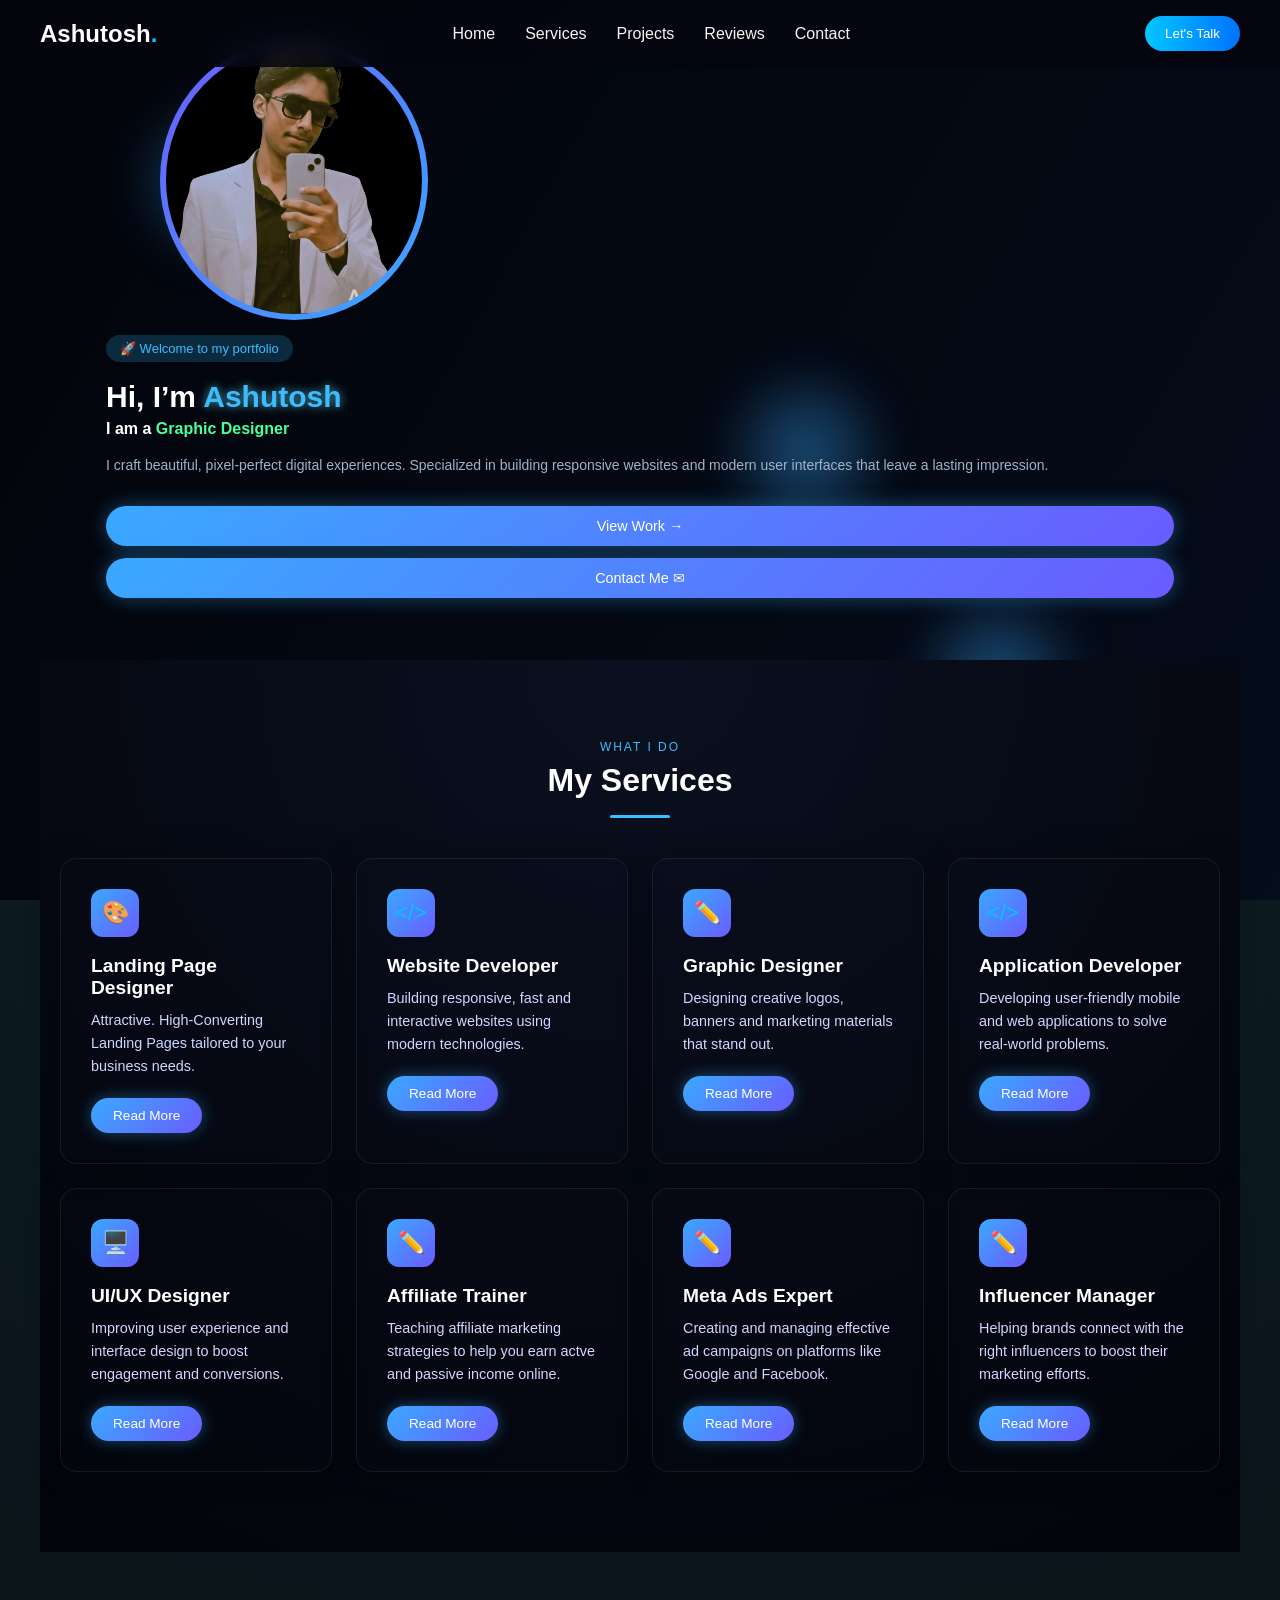
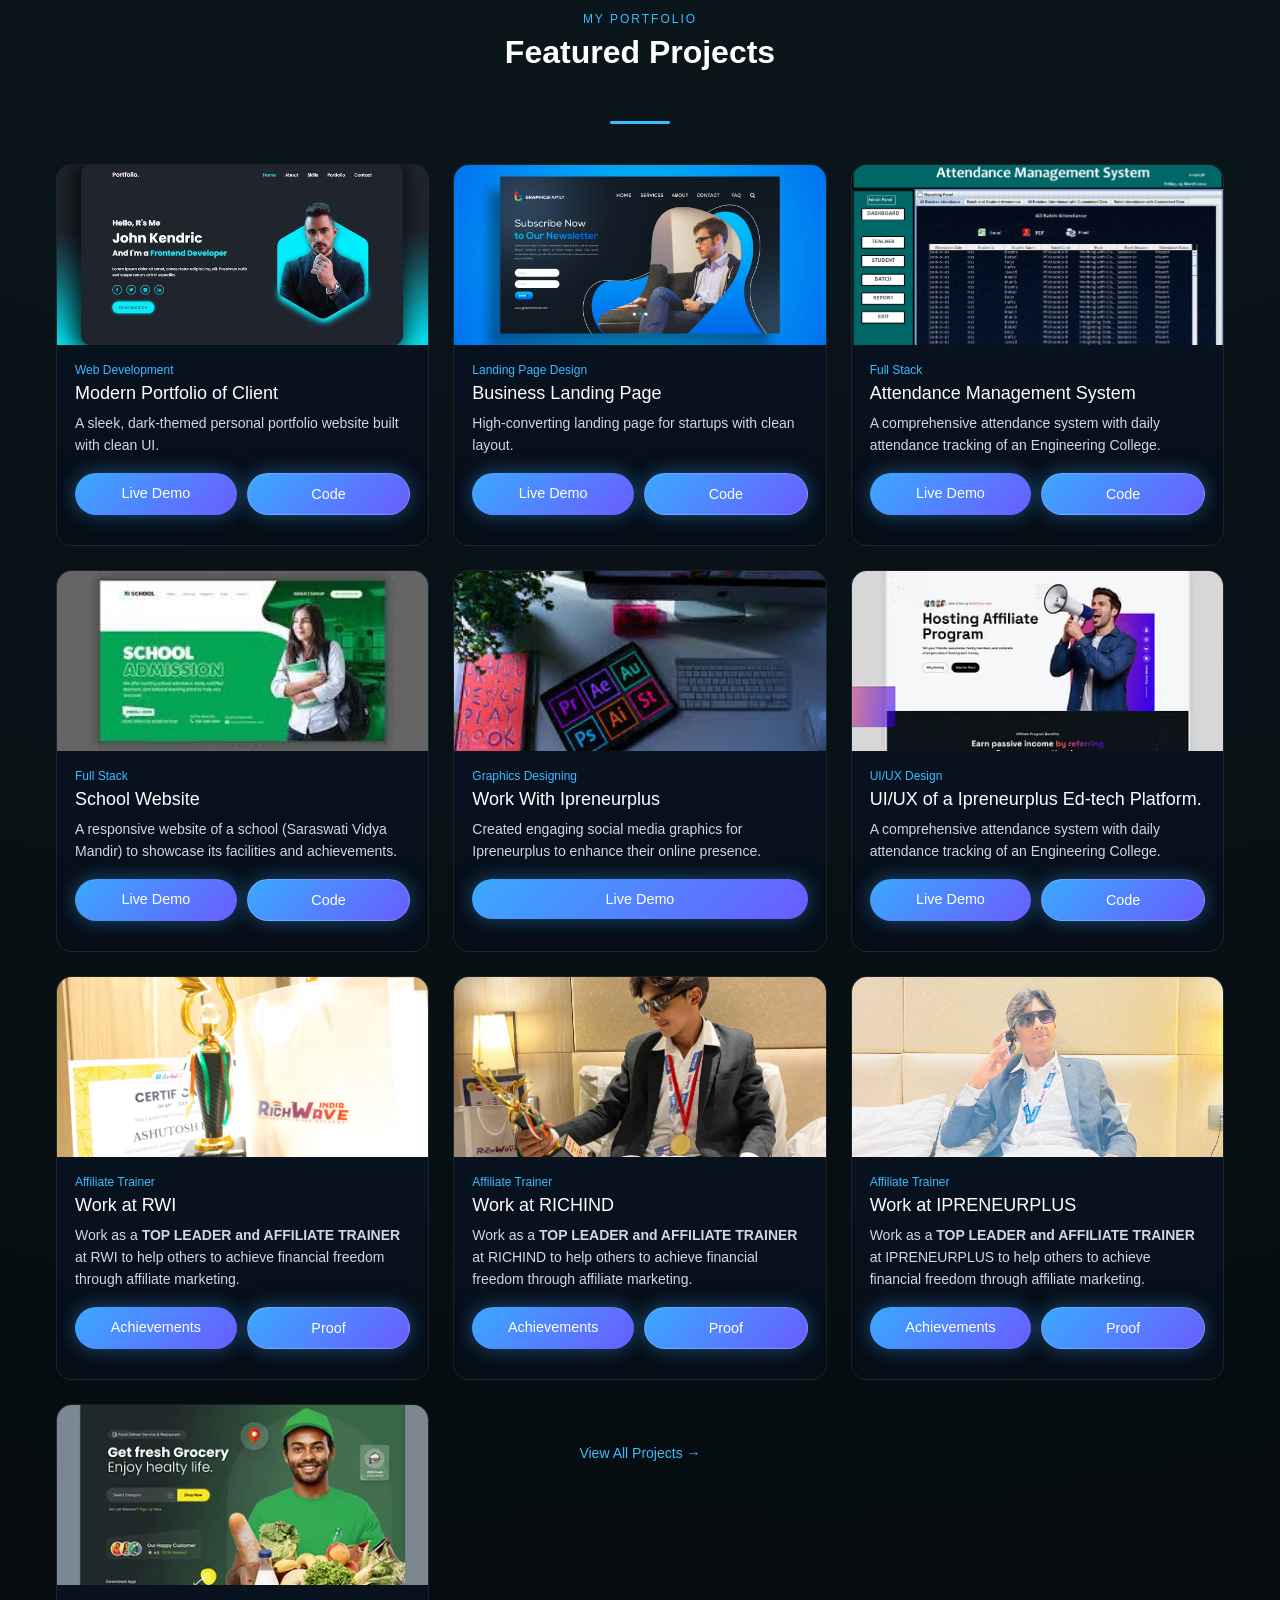
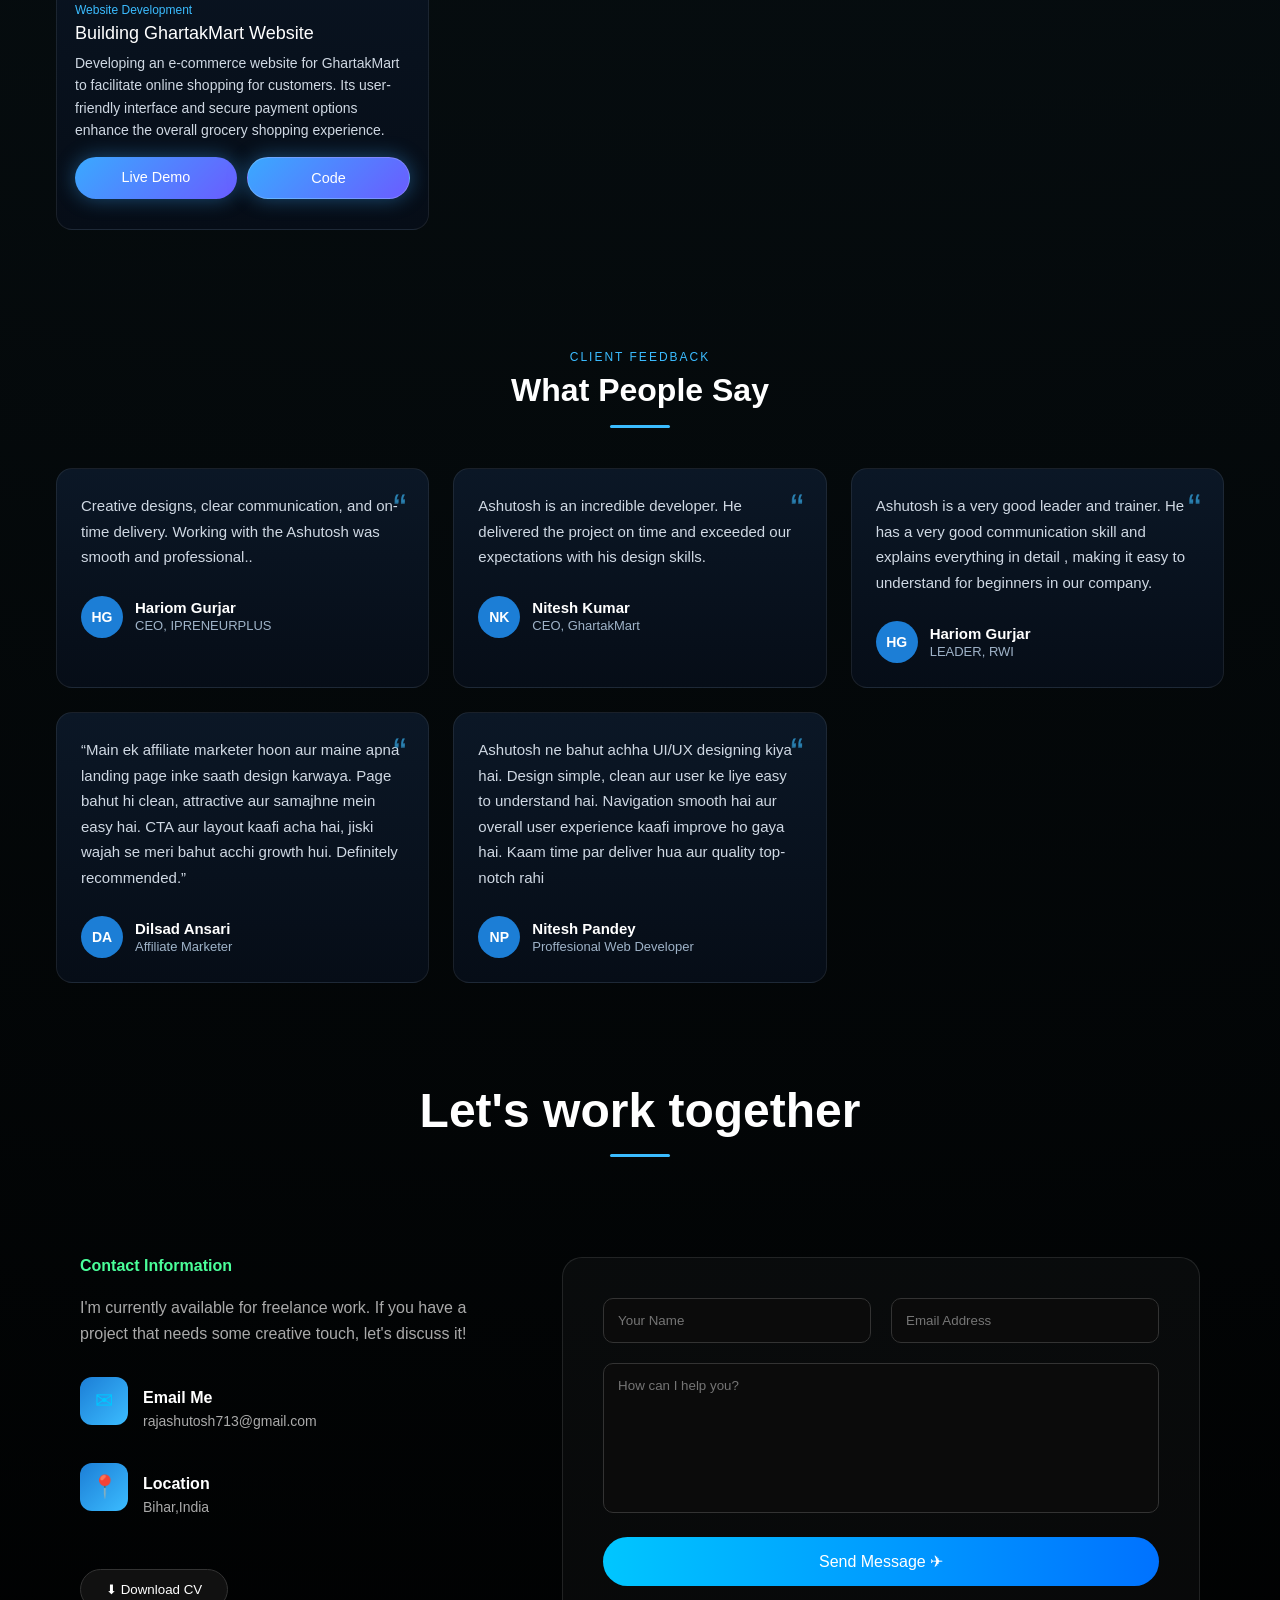
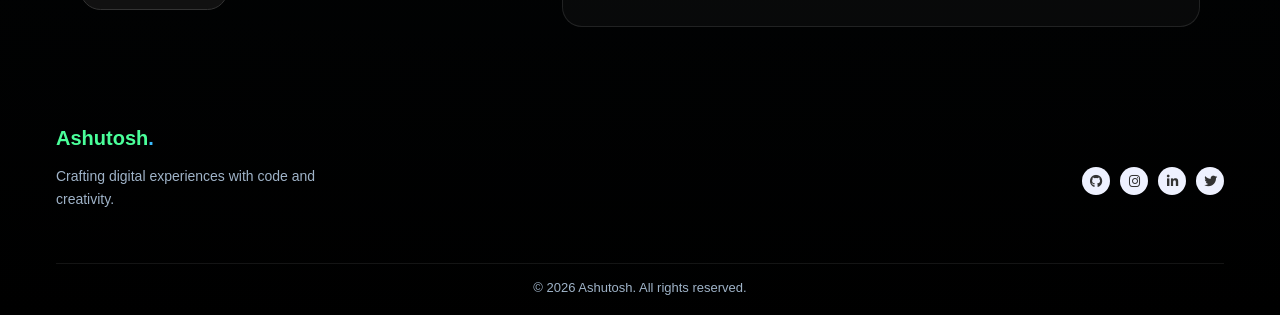
==== index.html @ d945723b "Add files via upload" ====
<!DOCTYPE html>
<html lang="en">
<head>
  <meta charset="UTF-8">
  <title>Ashutosh || Portfolio</title>
  <meta name="viewport" content="width=device-width, initial-scale=1.0">
  <link rel="stylesheet" href="styless.css">
  <link
    rel="stylesheet"
    href="https://cdnjs.cloudflare.com/ajax/libs/font-awesome/6.5.1/css/all.min.css"
    integrity="sha512-DTOQO9RWCH3ppGqcWaEA1BIZOC6xxalwEsw9c2QQeAIftl+Vegovlnee1c9QX4TctnWMn13TZye+giMm8e2LwA=="
    crossorigin="anonymous"
    referrerpolicy="no-referrer"
  />
</head>
<body>

  <!-- Navbar -->
  <nav class="navbar">
  <div class="logo">Ashutosh<span>.</span></div>

  <!-- Hamburger Checkbox -->
  <input type="checkbox" id="menu-toggle">
  <label for="menu-toggle" class="hamburger">
    <span></span>
    <span></span>
    <span></span>
  </label>

  <ul class="nav-links">
    <a href="#home"><li>Home</li></a>
    <a href="#services"><li>Services</li></a>
    <a href="#projects"><li>Projects</li></a>
    <a href="#testimonials"><li>Reviews</li></a>
    <a href="#contact"><li>Contact</li></a>
  </ul>

  <a href="https://alvo.chat/74Aw" target="_blank"><button class="talk-btn">Let's Talk</button></a>
</nav>

<!-- Home Section -->

<div class="bg-animation">
  <span></span>
  <span></span>
  <span></span>
</div>


<section class="hero" id="home">


  

    <!-- Avatar -->
    <div class="avatar-wrapper">
      <div class="avatar-ring">
        <img src="IMG_20251217_074245_719-artguru-removebg-preview (3).png" alt="Ashutosh Raj">
      </div>
    </div>

    


  <div class="welcome">🚀 Welcome to my portfolio</div>

  <h1>Hi, I’m <span>Ashutosh</span></h1>
<h2 class="dynamic-title">
  <span class="static-text">I am a </span>
  <span class="dynamic-text"></span>
</h2>


  <p>
    I craft beautiful, pixel-perfect digital experiences.
    Specialized in building responsive websites and modern
    user interfaces that leave a lasting impression.
  </p>

  <a href="#projects" class="btn btn-primary" class="cta-btn">View Work →</a>
  <a href="https://alvo.chat/74Aw" class="btn btn-primary" class="cta-btn" id="whatsappbtn" target="_blank">Contact Me ✉</a>

  <div class="social-icons">
  <a href="#"><i class="fab fa-github"></i></a>
  <a href="#"><i class="fab fa-instagram"></i></a>
  <a href="#"><i class="fab fa-linkedin-in"></i></a>
  <a href="#"><i class="fab fa-twitter"></i></a>
</div>


</section>

<!-- Services Section -->

<div class="bg-animation">
  <span></span>
  <span></span>
  <span></span>
</div>


<section class="services" id="services">
  <div class="tag">WHAT I DO</div>
  <div class="title">My Services</div>
  <div class="line"></div>

  <div class="service-grid">

    <div class="service-card">
      <div class="icon">🎨</div>
      <h3>Landing Page Designer</h3>
      <p>
        Attractive. High-Converting Landing Pages
        tailored to your business needs.
      </p>
      <a href="readmore.html" class="read-btn">Read More</a>
    </div>

    <div class="service-card">
      <div class="icon">&lt;/&gt;</div>
      <h3>Website Developer</h3>
      <p>
        Building responsive, fast and interactive websites using modern
        technologies.
      </p>
      <a href="readmore.html" class="read-btn">Read More</a>
    </div>

    <div class="service-card">
      <div class="icon">✏️</div>
      <h3>Graphic Designer</h3>
      <p>
        Designing creative logos, banners and marketing materials that stand
        out.
      </p>
      <a href="readmore.html" class="read-btn">Read More</a>
    </div>

     

    <div class="service-card">
      <div class="icon">&lt;/&gt;</div>
      <h3>Application Developer</h3>
      <p>
        Developing user-friendly mobile and web applications to solve real-world
        problems.
      </p>
      <a href="readmore.html" class="read-btn">Read More</a>
    </div>

    <div class="service-card">
      <div class="icon">🖥️</div>
      <h3>UI/UX Designer</h3>
      <p>
        Improving user experience and interface design to boost engagement and
        conversions.
      </p>
      <a href="readmore.html" class="read-btn">Read More</a>
    </div>

    <div class="service-card">
      <div class="icon">✏️</div>
      <h3>Affiliate Trainer</h3>
      <p>
        Teaching affiliate marketing strategies to help you earn actve and passive
        income online.
      </p>
      <a href="readmore.html" class="read-btn">Read More</a>
    </div>

    <div class="service-card">
      <div class="icon">✏️</div>
      <h3>Meta Ads Expert</h3>
      <p>
        Creating and managing effective ad campaigns on platforms like Google
        and Facebook.
      </p>
      <a href="readmore.html" class="read-btn">Read More</a>
    </div>

    <div class="service-card">
      <div class="icon">✏️</div>
      <h3>Influencer Manager</h3>
      <p>
        Helping brands connect with the right influencers to boost their
        marketing efforts.
      </p>
      <a href="readmore.html" class="read-btn">Read More</a>
    </div>

  </div>
</section>

<!-- Projects Section -->

<section class="projects" id="projects">
  <div class="section-tag">MY PORTFOLIO</div>
  <div class="section-title">Featured Projects</div>
  <div class="underline"></div>

  <div class="project-grid">

    <div class="project-card">
 

<!-- CONTENT -->

  <div class="project-image img1"></div>
      <div class="project-content">
        <div class="project-tag">Web Development</div>
        <div class="project-title">Modern Portfolio of Client</div>
        <div class="project-desc">
          A sleek, dark-themed personal portfolio website built with clean UI.
        </div>
        <div class="project-buttons">
          <a href="projectstemp.html" class="btn btn-demo" target="_blank">Live Demo</a>
          <a href="codetemp.html" target="_blank" class="btn btn-code">Code</a>
        </div>
      </div>
    </div>

    <div class="project-card">
      <div class="project-image img2"></div>
      <div class="project-content">
        <div class="project-tag">Landing Page Design</div>
        <div class="project-title">Business Landing Page</div>
        <div class="project-desc">
          High-converting landing page for startups with clean layout.
        </div>
        <div class="project-buttons">
          <a href="projectstemp.html" class="btn btn-demo" target="_blank">Live Demo</a>
          <a href="codetemp.html" target="_blank" class="btn btn-code">Code</a>
        </div>
      </div>
    </div>

    <div class="project-card">
      <div class="project-image img3"></div>
      <div class="project-content">
        <div class="project-tag">Full Stack</div>
        <div class="project-title">Attendance Management System  </div>
        <div class="project-desc">
          A comprehensive attendance system with daily attendance tracking of an Engineering College.
        </div>
        <div class="project-buttons">
          <a href="projectstemp.html" class="btn btn-demo" target="_blank">Live Demo</a>
          <a href="codetemp.html" target="_blank" class="btn btn-code">Code</a>
        </div>
      </div>
    </div>

    <div class="project-card">
      <div class="project-image img4"></div>
      <div class="project-content">
        <div class="project-tag">Full Stack</div>
        <div class="project-title">School Website </div>
        <div class="project-desc">
          A responsive website of a school (Saraswati Vidya Mandir) to showcase its facilities and achievements.
        </div>
        <div class="project-buttons">
          <a href="projectstemp.html" class="btn btn-demo" target="_blank">Live Demo</a>
          <a href="codetemp.html" target="_blank" class="btn btn-code">Code</a>
        </div>
      </div>
    </div>

    <div class="project-card">
      <div class="project-image img5"></div>
      <div class="project-content">
        <div class="project-tag">Graphics Designing</div>
        <div class="project-title">Work With Ipreneurplus</div>
        <div class="project-desc">
          Created engaging social media graphics for Ipreneurplus to enhance their online presence.
        </div>
        <div class="project-buttons">
          <a href="projectstemp.html" class="btn btn-demo" target="_blank">Live Demo</a>
          <!-- <a href="codetemp.html" target="_blank" class="btn btn-code">Code</a> -->
        </div>
      </div>
    </div>

    <div class="project-card">
      <div class="project-image img6"></div>
      <div class="project-content">
        <div class="project-tag">UI/UX Design</div>
        <div class="project-title">UI/UX of a Ipreneurplus Ed-tech Platform.</div>
        <div class="project-desc">
          A comprehensive attendance system with daily attendance tracking of an Engineering College.
        </div>
        <div class="project-buttons">
          <a href="projectstemp.html" class="btn btn-demo" target="_blank">Live Demo</a>
          <a href="codetemp.html" target="_blank" class="btn btn-code">Code</a>
        </div>
      </div>
    </div>

    <div class="project-card">
      <div class="project-image img7"></div>
      <div class="project-content">
        <div class="project-tag">Affiliate Trainer</div>
        <div class="project-title">Work at RWI</div>
        <div class="project-desc">
          Work as a <strong>TOP LEADER and AFFILIATE TRAINER</strong> at RWI to help others to achieve financial freedom through affiliate marketing.
        </div>
        <div class="project-buttons">
          <a href="achievements.html" class="btn btn-demo" target="_blank">Achievements</a>
          <a href="proof.html" target="_blank" class="btn btn-code">Proof</a>
        </div>
      </div>
    </div>

    <div class="project-card">
      <div class="project-image img8"></div>
      <div class="project-content">
        <div class="project-tag">Affiliate Trainer</div>
        <div class="project-title">Work at RICHIND</div>
        <div class="project-desc">
          Work as a <strong>TOP LEADER and AFFILIATE TRAINER</strong> at RICHIND to help others to achieve financial freedom through affiliate marketing.
        </div>
        <div class="project-buttons">
          <a href="achievements.html" class="btn btn-demo" target="_blank">Achievements</a>
          <a href="proof.html" target="_blank" class="btn btn-code">Proof</a>
        </div>
      </div>
    </div>

    <div class="project-card">
      <div class="project-image img9"></div>
      <div class="project-content">
        <div class="project-tag">Affiliate Trainer</div>
        <div class="project-title">Work at IPRENEURPLUS</div>
        <div class="project-desc">
          Work as a <strong>TOP LEADER and AFFILIATE TRAINER</strong> at IPRENEURPLUS to help others to achieve financial freedom through affiliate marketing.
        </div>
        <div class="project-buttons">
          <a href="achievements.html" class="btn btn-demo" target="_blank">Achievements</a>
          <a href="proof.html" target="_blank" class="btn btn-code">Proof</a>
        </div>
      </div>
    </div>

    <div class="project-card">
      <div class="project-image img10"></div>
      <div class="project-content">
        <div class="project-tag">Website Development</div>
        <div class="project-title">Building GhartakMart Website</div>
        <div class="project-desc">
          Developing an e-commerce website for GhartakMart to facilitate online shopping for customers.
          Its user-friendly interface and secure payment options enhance the overall grocery shopping experience.
        </div>
        <div class="project-buttons">
          <a href="projectstemp.html" class="btn btn-demo" target="_blank">Live Demo</a>
          <a href="codetemp.html" target="_blank" class="btn btn-code">Code</a>
        </div>
      </div>
    </div>

  

  <div class="view-all">
    <a href="viewall.html" target="_blank">View All Projects →</a>
  </div>
</section>

<!-- testimonials -->


<section class="feedback" id="testimonials">
  <div class="tag">CLIENT FEEDBACK</div>
  <div class="title">What People Say</div>
  <div class="line"></div>

  <div class="cards">

    <div class="card">
      <p>
        Creative designs, clear communication, and on-time delivery. Working with the Ashutosh was smooth and professional..
      </p>
      <div class="profile">
        <div class="avatar">HG</div>
        <div>
          <h4>Hariom Gurjar</h4>
          <span>CEO, IPRENEURPLUS</span>
        </div>
      </div>
    </div>

    <div class="card">
      <p>
        Ashutosh is an incredible developer. He delivered the project on time
        and exceeded our expectations with his design skills.
      </p>
      <div class="profile">
        <div class="avatar">NK</div>
        <div>
          <h4>Nitesh Kumar</h4>
          <span>CEO, GhartakMart</span>
        </div>
      </div>
    </div>

    <div class="card">
      <p>
        Ashutosh is a very good leader and trainer. He has a very good communication skill and explains everything in detail , making it easy to understand for beginners in our company.
      </p>
      <div class="profile">
        <div class="avatar">HG</div>
        <div>
          <h4>Hariom Gurjar</h4>
          <span>LEADER, RWI</span>
        </div>
      </div>
    </div>


    <div class="card">
      <p>
        “Main ek affiliate marketer hoon aur maine apna landing page inke saath design karwaya. Page bahut hi clean, attractive aur samajhne mein easy hai. CTA aur layout kaafi acha hai, jiski wajah se meri bahut acchi growth hui. Definitely recommended.”
      </p>
      <div class="profile">
        <div class="avatar">DA</div>
        <div>
          <h4>Dilsad Ansari</h4>
          <span>Affiliate Marketer</span>
        </div>
      </div>
    </div>

    <div class="card">
      <p>
        Ashutosh ne bahut achha UI/UX designing kiya hai. Design simple, clean aur user ke liye easy to understand hai. Navigation smooth hai aur overall user experience kaafi improve ho gaya hai. Kaam time par deliver hua aur quality top-notch rahi
      </p>
      <div class="profile">
        <div class="avatar">NP</div>
        <div>
          <h4>Nitesh Pandey</h4>
          <span>Proffesional Web Developer</span>
        </div>
      </div>
    </div>

  </div>
</section>


  <!-- Heading -->
  <section class="heading" id="contact">
    <h1>Let's work together</h1>
    <div class="line"></div>
  </section>

  <!-- Contact Section -->
  <section class="contact">
    <!-- Left -->
    <div class="contact-left">
      <h2>Contact Information</h2>
      <p>
        I'm currently available for freelance work.  
        If you have a project that needs some creative touch, let's discuss it!
      </p>

      <div class="info">
        <div class="icon">✉</div>
        <div>
          <h4>Email Me</h4>
          <a href="mailto:rajashutosh713@gmail.com"><span>rajashutosh713@gmail.com</span></a>
        </div>
      </div>

      <!-- <div class="info">
        <div class="icon">📍</div>
        <div>
          <h4>Contacts</h4>
          <span>+91 7061568662</span>
        </div> -->

      <div class="info">
        <div class="icon">📍</div>
        <div>
          <h4>Location</h4>
          <span>Bihar,India</span>
        </div>
      </div>

      <a href="path/to/your/cv.pdf" download><button class="cv-btn">⬇ Download CV</button></a>
    </div>

    <!-- Right -->
    <div class="contact-right">
      <form id="contactForm">
  <div class="row">
    <input type="text" name="name" placeholder="Your Name" required>
    <input type="email" name="email" placeholder="Email Address" required>
  </div>

  <textarea name="message" placeholder="How can I help you?" required></textarea>

  <button type="submit" class="send-btn">
    Send Message ✈
  </button>
</form>

    </div>
  </section>

  <!-- Footer -->


<footer>
  <div class="footer-top">
    <div class="brand">
      <h2>Ashutosh<span>.</span></h2>
      <p>Crafting digital experiences with code and creativity.</p>
    </div>

    <div class="social-icons">
  <a href="#"><i class="fab fa-github"></i></a>
  <a href="#"><i class="fab fa-instagram"></i></a>
  <a href="#"><i class="fab fa-linkedin-in"></i></a>
  <a href="#"><i class="fab fa-twitter"></i></a>
</div>
  </div>

  <div class="divider"></div>

  <div class="footer-bottom">
    © 2026 Ashutosh. All rights reserved.
  </div>
</footer>

<script src="script.js"></script>

</body>
</html>
---- styless.css ----
* {
  margin: 0;
  padding: 0;
  box-sizing: border-box;
  font-family: "Segoe UI", sans-serif;
}

body {
  background: radial-gradient(circle at top, #0f2027, #000);
  color: #fff;
}

/* Navbar */
.navbar {
  display: flex;
  justify-content: space-between;
  align-items: center;
  padding: 25px 80px;
}

.logo {
  font-size: 24px;
  font-weight: bold;
}

.logo span {
  color: #00c6ff;
}

.nav-links {
  display: flex;
  gap: 30px;
  list-style: none;
  color: #aaa;
}

.nav-links li:hover {
  color: #fff;
  cursor: pointer;
}

.talk-btn {
  background: linear-gradient(90deg, #00c6ff, #0072ff);
  border: none;
  padding: 10px 20px;
  border-radius: 25px;
  color: #fff;
  cursor: pointer;
}

/* Heading */
.heading {
  text-align: center;
  margin-top: 40px;
}

.heading h1 {
  font-size: 48px;
}

.line {
  width: 80px;
  height: 4px;
  background: #00c6ff;
  margin: 15px auto;
  border-radius: 5px;
}

/* Contact Section */
.contact {
  display: flex;
  gap: 60px;
  padding: 60px 80px;
}

.contact-left {
  width: 40%;
}

.contact-left h2 {
  margin-bottom: 20px;
}

.contact-left p {
  color: #aaa;
  margin-bottom: 30px;
  line-height: 1.6;
}

.info {
  display: flex;
  gap: 15px;
  margin-bottom: 20px;
  align-items: center;
}

.icon {
  background: #0a2a33;
  padding: 12px;
  border-radius: 10px;
  color: #00c6ff;
}

.info h4 {
  margin-bottom: 5px;
}

.info span {
  color: #aaa;
  font-size: 14px;
}

.cv-btn {
  margin-top: 20px;
  background: #111;
  border: 1px solid #333;
  color: #fff;
  padding: 12px 25px;
  border-radius: 30px;
  cursor: pointer;
}

/* Right Form */
.contact-right {
  width: 60%;
  background: rgba(255,255,255,0.03);
  padding: 40px;
  border-radius: 20px;
  border: 1px solid rgba(255,255,255,0.1);
}

.row {
  display: flex;
  gap: 20px;
}

input, textarea {
  width: 100%;
  background: #0b0b0b;
  border: 1px solid #333;
  padding: 14px;
  border-radius: 10px;
  color: #fff;
  margin-bottom: 20px;
}

textarea {
  height: 150px;
  resize: none;
}

.send-btn {
  width: 100%;
  padding: 15px;
  border-radius: 30px;
  border: none;
  background: linear-gradient(90deg, #00c6ff, #0072ff);
  color: #fff;
  font-size: 16px;
  cursor: pointer;
}

/* ============================= */
/* MOBILE RESPONSIVE */
/* ============================= */

@media (max-width: 768px) {

  /* Navbar */
  .navbar {
    flex-direction: column;
    gap: 15px;
    padding: 20px;
  }

  .nav-links {
    flex-wrap: wrap;
    justify-content: center;
    gap: 15px;
    font-size: 14px;
  }

  .talk-btn {
    margin-top: 10px;
  }

  /* Heading */
  .heading h1 {
    font-size: 32px;
  }

  /* Contact Layout */
  .contact {
    flex-direction: column;
    padding: 40px 20px;
    gap: 40px;
  }

  .contact-left,
  .contact-right {
    width: 100%;
  }

  /* Contact Left */
  .contact-left h2 {
    font-size: 22px;
  }

  .contact-left p {
    font-size: 14px;
  }

  /* Form */
  .contact-right {
    padding: 25px;
  }

  .row {
    flex-direction: column;
    gap: 0;
  }

  input,
  textarea {
    font-size: 14px;
  }

  .send-btn {
    font-size: 15px;
  }

  /* Buttons */
  .cv-btn {
    width: 100%;
    text-align: center;
  }
}

#menu-toggle {
  display: none;
}

.hamburger {
  display: none;
  flex-direction: column;
  gap: 6px;
  cursor: pointer;
}

.hamburger span {
  width: 25px;
  height: 3px;
  background: #fff;
  border-radius: 5px;
}

@media (max-width: 768px) {

  .navbar {
    flex-direction: row;
    justify-content: space-between;
  }

  .hamburger {
    display: flex;
  }

  .nav-links {
    position: absolute;
    top: 80px;
    left: 0;
    width: 100%;
    background: #050b0f;
    flex-direction: column;
    align-items: center;
    gap: 25px;
    padding: 30px 0;
    display: none;
    border-top: 1px solid #111;
  }

  .talk-btn {
    display: none;
  }

  /* Toggle menu */
  #menu-toggle:checked ~ .nav-links {
    display: flex;
  }
}


    .testimonials {
      padding: 60px 16px;
      max-width: 1200px;
      margin: auto;
    }

    .section-tag {
      text-align: center;
      color: #3bbcff;
      font-size: 13px;
      letter-spacing: 2px;
      margin-bottom: 10px;
    }

    .section-title {
      text-align: center;
      font-size: 36px;
      font-weight: bold;
      margin-bottom: 14px;
    }

    .underline {
      width: 60px;
      height: 3px;
      background: #3bbcff;
      margin: 0 auto 50px;
      border-radius: 10px;
    }

    .cards {
      display: grid;
      grid-template-columns: 1fr;
      gap: 24px;
    }

    .card {
      background: linear-gradient(180deg, #0b1726, #060d17);
      border-radius: 16px;
      padding: 26px;
      border: 1px solid rgba(255,255,255,0.08);
      position: relative;
    }

    .card::before {
      content: "“";
      position: absolute;
      top: 18px;
      right: 22px;
      font-size: 40px;
      color: #3bbcff;
      opacity: 0.4;
    }

    .card p {
      color: #cfd8e3;
      font-size: 15px;
      line-height: 1.7;
      margin-bottom: 28px;
    }

    .profile {
      display: flex;
      align-items: center;
      gap: 12px;
    }

    .avatar {
      width: 42px;
      height: 42px;
      background: #1c7ed6;
      border-radius: 50%;
      display: flex;
      align-items: center;
      justify-content: center;
      font-weight: bold;
      font-size: 14px;
    }

    .profile h4 {
      font-size: 15px;
    }

    .profile span {
      font-size: 13px;
      color: #9fb3c8;
    }

    /* Tablet */
    @media (min-width: 600px) {
      .cards {
        grid-template-columns: repeat(2, 1fr);
      }
    }

    /* Desktop */
    @media (min-width: 992px) {
      .cards {
        grid-template-columns: repeat(3, 1fr);
      }
    }

    
    .projects {
      padding: 60px 16px;
      max-width: 1200px;
      margin: auto;
    }

    .section-tag {
      text-align: center;
      color: #3bbcff;
      font-size: 12px;
      letter-spacing: 2px;
      margin-bottom: 8px;
    }

    .section-title {
      text-align: center;
      font-size: 32px;
      font-weight: bold;
      margin-bottom: 12px;
    }

    .underline {
      width: 60px;
      height: 3px;
      background: #3bbcff;
      margin: 0 auto 40px;
      border-radius: 10px;
    }

    .project-grid {
      display: grid;
      grid-template-columns: 1fr;
      gap: 24px;
    }

    .project-card {
      background: linear-gradient(180deg, #0b1726, #060d17);
      border-radius: 16px;
      overflow: hidden;
      border: 1px solid rgba(255,255,255,0.08);
      transition: transform 0.3s ease;
    }

    .project-card:hover {
      transform: translateY(-6px);
    }

    .project-image {
      height: 180px;
      background-size: cover;
      background-position: center;
    }

    .img1 { background-image: url("portphoto.jpg"); }
    .img2 { background-image: url("Free-Modern-Landing-Page-Template.jpg"); }
    .img3 { background-image: url("Attendance-Management-System-Project-In-Java-Reports.png"); }
    .img4 { background-image: url("ssschol.jpg"); }
    .img5 { background-image: url("gdes.jpg"); }
    .img6 { background-image: url("aff.webp"); }
    .img7 { background-image: url("IMG_20250926_192424.jpg"); }
    .img8 { background-image: url("IMG_1209.JPG"); }
    .img9 { background-image: url("IMG-20250927-WA0124.jpg"); }
    .img10 { background-image: url("gtm.webp"); }

    .project-content {
      padding: 18px;
    }

    .project-tag {
      color: #3bbcff;
      font-size: 12px;
      margin-bottom: 6px;
    }

    .project-title {
      font-size: 18px;
      margin-bottom: 8px;
    }

    .project-desc {
      font-size: 14px;
      color: #cfd8e3;
      line-height: 1.6;
      margin-bottom: 16px;
    }

    .project-buttons {
      display: flex;
      gap: 10px;
    }

    .btn {
      flex: 1;
      padding: 10px;
      border-radius: 8px;
      font-size: 14px;
      text-align: center;
      text-decoration: none;
      font-weight: bold;
    }

    .btn-demo {
      background: #1c7ed6;
      color: #fff;
    }

    .btn-code {
      border: 1px solid rgba(255,255,255,0.2);
      color: #fff;
    }

    .view-all {
      margin-top: 40px;
      text-align: center;
    }

    .view-all a {
      color: #3bbcff;
      text-decoration: none;
      font-size: 14px;
    }

    /* Tablet */
    @media (min-width: 600px) {
      .project-grid {
        grid-template-columns: repeat(2, 1fr);
      }
    }

    /* Desktop */
    @media (min-width: 992px) {
      .project-grid {
        grid-template-columns: repeat(3, 1fr);
      }
    }


/* Section */
.services{
  padding:60px 16px;
  max-width:1200px;
  margin:auto;
}

/* Heading */
.tag{
  text-align:center;
  color:#3bbcff;
  font-size:12px;
  letter-spacing:2px;
  margin-bottom:8px;
}

.title{
  text-align:center;
  font-size:34px;
  font-weight:700;
}

.line{
  width:60px;
  height:3px;
  background:#3bbcff;
  margin:16px auto 40px;
  border-radius:10px;
}

/* Grid (Mobile First) */
.service-grid{
  display:grid;
  grid-template-columns:1fr;
  gap:24px;
}

/* Card */
.service-card{
  /* background: linear-gradient(180deg, #0b1726, #060d17); */
  border-radius:16px;
  padding:28px;
  border:1px solid rgba(255,255,255,0.08);
  transition: transform .3s ease, border .3s ease;
}

.service-card:hover{
  transform: translateY(-6px);
  border-color: rgba(59,188,255,0.4);
}

/* Icon */
.icon{
  width:48px;
  height:48px;
  background: linear-gradient(135deg,#1c7ed6,#3bbcff);
  border-radius:12px;
  display:flex;
  align-items:center;
  justify-content:center;
  margin-bottom:18px;
  font-size:22px;
}

/* Text */
.service-card h3{
  font-size:18px;
  margin-bottom:10px;
}

.service-card p{
  font-size:14px;
  line-height:1.7;
  color:#cfd8e3;
}

/* Tablet */
@media(min-width:600px){
  .service-grid{
    grid-template-columns:repeat(2,1fr);
  }
}

/* Desktop */
@media(min-width:992px){
  .service-grid{
    grid-template-columns:repeat(4,1fr);
  }
}


/* HERO */
.hero{
  padding:50px 16px;
  max-width:420px;
  margin:auto;
  text-align:center;
}

/* IMAGE */
.avatar-wrap{
  position:relative;
  width:220px;
  height:220px;
  margin:0 auto 28px;
}

.ring{
  position:absolute;
  inset:-12px;
  border-radius:50%;
  border:2px solid rgba(59,188,255,0.3);
}

.ring.second{
  inset:-26px;
  border-color: rgba(59,188,255,0.15);
}

.avatar{
  width:100%;
  height:100%;
  border-radius:50%;
  overflow:hidden;
  position:relative;
  z-index:2;
}

.avatar img{
  width:100%;
  height:100%;
  object-fit:cover;
}

/* ICON BADGES */
.badge{
  position:absolute;
  width:36px;
  height:36px;
  background:#0b1726;
  border:1px solid rgba(255,255,255,0.1);
  border-radius:10px;
  display:flex;
  align-items:center;
  justify-content:center;
  font-size:16px;
  z-index:3;
}

.badge.code{
  top:10px;
  right:-10px;
}

.badge.design{
  bottom:10px;
  left:-10px;
}

/* WELCOME TAG */
.welcome{
  display:inline-block;
  background:#0b2a3d;
  color:#3bbcff;
  padding:6px 14px;
  border-radius:20px;
  font-size:13px;
  margin-bottom:18px;
}

/* TEXT */
.hero h1{
  font-size:30px;
  margin-bottom:6px;
}

.hero h1 span{
  color:#3bbcff;
}

.hero h2{
  font-size:16px;
  color:#cfd8e3;
  margin-bottom:16px;
}

.hero p{
  font-size:14px;
  line-height:1.7;
  color:#9fb3c8;
  margin-bottom:28px;
}

/* BUTTONS */
.btn{
  display:block;
  width:100%;
  padding:14px;
  border-radius:10px;
  text-decoration:none;
  font-size:14px;
  font-weight:bold;
  margin-bottom:12px;
}

.btn-primary{
  background: linear-gradient(135deg,#1c7ed6,#3bbcff);
  color:#fff;
}

.btn-outline{
  border:1px solid rgba(255,255,255,0.2);
  color:#fff;
}


/* FOOTER */
footer{
  padding:40px 16px 20px;
  max-width:1200px;
  margin:auto;
}

/* TOP */
.footer-top{
  display:flex;
  flex-direction:column;
  gap:20px;
}

/* BRAND */
.brand h2{
  font-size:20px;
  font-weight:700;
}

.brand h2 span{
  color:#3bbcff;
}

.brand p{
  font-size:14px;
  color:#9fb3c8;
  margin-top:6px;
  max-width:280px;
}

/* SOCIAL */
.social{
  display:flex;
  gap:14px;
}

.social a{
  width:34px;
  height:34px;
  border-radius:8px;
  background:#0b1726;
  border:1px solid rgba(255,255,255,0.1);
  display:flex;
  align-items:center;
  justify-content:center;
  text-decoration:none;
  color:#cfd8e3;
  font-size:16px;
}

/* LINE */
.divider{
  height:1px;
  background:rgba(255,255,255,0.08);
  margin:28px 0 16px;
}

/* BOTTOM */
.footer-bottom{
  text-align:center;
  font-size:13px;
  color:#9fb3c8;
}

/* DESKTOP */
@media(min-width:900px){
  .footer-top{
    flex-direction:row;
    justify-content:space-between;
    align-items:center;
  }

  .footer-bottom{
    text-align:center;
  }
}


/* Section */
.feedback{
  padding:60px 16px;
  max-width:1200px;
  margin:auto;
}

/* Heading */
.tag{
  text-align:center;
  color:#3bbcff;
  font-size:12px;
  letter-spacing:2px;
  margin-bottom:8px;
}

.title{
  text-align:center;
  font-size:32px;
  font-weight:700;
}

.line{
  width:60px;
  height:3px;
  background:#3bbcff;
  margin:16px auto 40px;
  border-radius:10px;
}

/* Cards Layout (Mobile First) */
.cards{
  display:grid;
  grid-template-columns:1fr;
  gap:24px;
}

/* Card */
.card{
  /* background: linear-gradient(180deg, #0b1726, #060d17); */
  border-radius:16px;
  padding:24px;
  border:1px solid rgba(255,255,255,0.08);
  position:relative;
}

/* Quote Icon */
.card::after{
  content:"“";
  position:absolute;
  top:18px;
  right:22px;
  font-size:38px;
  color:#3bbcff;
  opacity:0.4;
}

/* Text */
.card p{
  color:#cfd8e3;
  font-size:15px;
  line-height:1.7;
  margin-bottom:26px;
}

/* Profile */
.profile{
  display:flex;
  align-items:center;
  gap:12px;
}

.avatar{
  width:42px;
  height:42px;
  background:#1c7ed6;
  border-radius:50%;
  display:flex;
  align-items:center;
  justify-content:center;
  font-weight:bold;
}

.profile h4{
  font-size:15px;
}

.profile span{
  font-size:13px;
  color:#9fb3c8;
}

/* Tablet */
@media(min-width:600px){
  .cards{
    grid-template-columns:repeat(2,1fr);
  }
}

/* Desktop */
@media(min-width:992px){
  .cards{
    grid-template-columns:repeat(3,1fr);
  }
}

/* Navbar base */
.navbar {
  position: sticky;      /* makes it sticky */
  top: 0;
  width: 100%;
  z-index: 1000;

  background: rgba(0, 0, 0, 0.3); /* transparent */
  backdrop-filter: blur(10px);   /* glass effect */
  -webkit-backdrop-filter: blur(10px);

  display: flex;
  align-items: center;
  justify-content: space-between;
  padding: 16px 40px;

  transition: background 0.3s ease, box-shadow 0.3s ease;
}

/* Optional: add shadow on scroll */
.navbar.scrolled {
  background: rgba(0, 0, 0, 0.6);
  box-shadow: 0 4px 20px rgba(0, 0, 0, 0.3);
}



/* Outer wrapper */
.avatar-wrapper {
  width: 260px;
  height: 260px;
  /* display: flex; */
  justify-content: center;
  align-items: center;
}


.avatar-wrap {
    position: relative;
    width: 220px;
    margin: 0 auto 28px;
}

/* Gradient ring */
.avatar-ring {
  width: 100%;
  height: 100%;
  padding: 6px;
  border-radius: 50%;
  background: linear-gradient(
    135deg,
    #6a5cff,
    #3aa9ff,
    #6a5cff
  );
  margin-left: -0.5rem;
  display: flex;
  justify-content: center;
  align-items: center;
}

/* Image */
.avatar-ring img {
  width: 100%;
  height: 100%;
  border-radius: 50%;
  object-fit: cover;
  background: #000;
}

/* Avatar */
.avatar-wrapper {
  display: flex;
  justify-content: center;
  margin-bottom: 25px;
  margin-left: 3.9rem;
}

.avatar-ring {
  width: 220px;
  height: 220px;
  padding: 6px;
  border-radius: 50%;
  background: linear-gradient(135deg, #6a5cff, #3aa9ff);
}

.avatar-ring img {
  width: 100%;
  height: 100%;
  border-radius: 50%;
  object-fit: cover;
}

/* Headings */
h1 {
  font-size: 1.6rem;
  margin-bottom: 6px;
}

h1 span {
  color: #6ae3ff;
  text-shadow: 0 0 10px rgba(106, 227, 255, 0.7);
}

h2 {
  font-size: 1rem;
  color: #4aff9a;
  margin-bottom: 15px;
}

/* Description */
p {
  font-size: 0.9rem;
  line-height: 1.6;
  color: #cfd6ff;
  margin-bottom: 25px;
}

/* Button */
.btn {
  display: inline-block;
  padding: 12px 26px;
  border-radius: 30px;
  background: linear-gradient(135deg, #3aa9ff, #6a5cff);
  color: #fff;
  text-decoration: none;
  font-size: 0.9rem;
  font-weight: 500;
  box-shadow: 0 0 20px rgba(58, 169, 255, 0.4);
  transition: transform 0.3s ease, box-shadow 0.3s ease;
}

.btn:hover {
  transform: translateY(-2px);
  box-shadow: 0 0 30px rgba(106, 92, 255, 0.6);
}

/* Tablet */
@media (min-width: 768px) {
  .hero {
    max-width: 520px;
  }

  .avatar-ring {
    width: 260px;
    height: 260px;
  }

  h1 {
    font-size: 1.9rem;
  }

  p {
    font-size: 1rem;
  }
}

@media (min-width: 992px) {
  .hero {
    flex-direction: row; /* TEXT LEFT, IMAGE RIGHT */
    max-width: 1100px;
    margin: auto;
    text-align: left;
    /* padding: 80px 40px; */
  }

  .hero-text {
    flex: 1;
  }

  .hero-image {
    flex: 1;
    justify-content: flex-end;
  }

  .avatar-ring {
    width: 280px;
    height: 280px;
  }

  .hero-text h1 {
    font-size: 2.2rem;
  }

  .hero-text p {
    font-size: 1rem;
    max-width: 500px;
  }
}

.services {
  padding: 80px 20px;
  background: radial-gradient(circle at top, #0b1020, #02040a);
  color: #fff;
}

/* Title */
.section-title {
  text-align: center;
  margin-bottom: 50px;
}

.section-title span {
  font-size: 12px;
  letter-spacing: 2px;
  color: #6ae3ff;
}

.section-title h2 {
  font-size: 2rem;
  margin: 8px 0;
}

.section-title .line {
  width: 50px;
  height: 3px;
  background: #3aa9ff;
  margin: 10px auto 0;
  border-radius: 10px;
}

/* Grid */
.services-grid {
  display: grid;
  grid-template-columns: 1fr;
  gap: 25px;
  max-width: 1100px;
  margin: auto;
}

/* Card */
.service-card {
  /* background: linear-gradient(180deg, #071426, #030812); */
  border-radius: 16px;
  padding: 30px;
  box-shadow: 0 0 30px rgba(0, 0, 0, 0.4);
  transition: transform 0.3s ease, box-shadow 0.3s ease;
}

.service-card:hover {
  transform: translateY(-8px);
  box-shadow: 0 0 40px rgba(58, 169, 255, 0.25);
}

/* Icon */
.service-card .icon {
  width: 48px;
  height: 48px;
  background: linear-gradient(135deg, #3aa9ff, #6a5cff);
  display: flex;
  align-items: center;
  justify-content: center;
  border-radius: 12px;
  font-size: 22px;
  margin-bottom: 18px;
}

/* Text */
.service-card h3 {
  font-size: 1.2rem;
  margin-bottom: 10px;
}

.service-card p {
  font-size: 0.9rem;
  line-height: 1.6;
  color: #cfd6ff;
  margin-bottom: 20px;
}

/* Read More Button */
.read-btn {
  display: inline-block;
  padding: 10px 22px;
  border-radius: 25px;
  font-size: 0.85rem;
  text-decoration: none;
  color: #fff;
  background: linear-gradient(135deg, #3aa9ff, #6a5cff);
  box-shadow: 0 0 15px rgba(58, 169, 255, 0.4);
  transition: all 0.3s ease;
}

.read-btn:hover {
  box-shadow: 0 0 25px rgba(106, 92, 255, 0.6);
  transform: translateY(-2px);
}

/* Tablet */
@media (min-width: 768px) {
  .services-grid {
    grid-template-columns: repeat(2, 1fr);
  }
}

/* Desktop */
@media (min-width: 1024px) {
  .services-grid {
    grid-template-columns: repeat(4, 1fr);
  }
}

@media (max-width: 768px) {
  .hero {
    margin-top: 1.5rem;
  }
}

/* Default: Desktop/Laptop → hide */
.social-icons {
  display: none;
}

/* Mobile devices */
@media (max-width: 768px) {
  .social-icons {
    display: flex;
    gap: 18px;
    margin-top: 4.3rem;
    justify-content: center;
  }

  .social-icons a {
    width: 42px;
    height: 42px;
    border-radius: 50%;
    background: linear-gradient(135deg, #3aa9ff, #6a5cff);
    display: flex;
    align-items: center;
    justify-content: center;
    text-decoration: none;
    font-size: 20px;
    color: #fff;
    box-shadow: 0 6px 18px rgba(58, 169, 255, 0.35);
    transition: transform 0.25s ease, box-shadow 0.25s ease;
  }

  .social-icons a:active {
    transform: scale(0.92);
  }
}

/* HERO */
.hero {
  position: relative;
  overflow: hidden;
  z-index: 1;
}

/* BACKGROUND CONTAINER */
.bg-animation {
  position: absolute;
  inset: 0;
  z-index: -1;
  background: linear-gradient(
    120deg,
    #02040a,
    #08142a,
    #02040a
  );
  background-size: 400% 400%;
  animation: gradientMove 12s ease infinite;
}

/* FLOATING ORBS */
.bg-animation span {
  position: absolute;
  width: 180px;
  height: 180px;
  border-radius: 50%;
  background: radial-gradient(circle, rgba(58,169,255,0.45), transparent 70%);
  filter: blur(20px);
  animation: float 10s infinite ease-in-out;
}

/* Individual orbs */
.bg-animation span:nth-child(1) {
  top: 10%;
  left: 10%;
}

.bg-animation span:nth-child(2) {
  bottom: 15%;
  right: 15%;
  animation-delay: 3s;
}

.bg-animation span:nth-child(3) {
  top: 40%;
  right: 30%;
  animation-delay: 6s;
}

/* Animations */
@keyframes gradientMove {
  0% { background-position: 0% 50%; }
  50% { background-position: 100% 50%; }
  100% { background-position: 0% 50%; }
}

@keyframes float {
  0%, 100% {
    transform: translateY(0) translateX(0);
  }
  50% {
    transform: translateY(-40px) translateX(30px);
  }
}

.dynamic-title {
  font-size: 1.2rem;
  font-weight: 600;
}

.static-text {
  color: #ffffff;
}

.dynamic-text::after {
  content: "Graphic Designer";
  color: #4aff9a;
  animation: changeText 8s infinite;
}

/* Text changing animation */
@keyframes changeText {
  0% {
    content: "Graphic Designer";
  }
  25% {
    content: "Web Developer";
  }
  50% {
    content: "Programmer";
  }
  75% {
    content: "Landing Page Designer";
  }
  100% {
    content: "Graphic Designer";
  }
}

.navbar ul a{
  text-decoration: none;
  color: whitesmoke;
}

.info a{
  text-decoration: none;
  color: white;
}

/* .cta-btn {
  text-decoration: none;
  color: white;
} */

.social-icons {
  display: flex;
  gap: 10px;
}

/* ICON BASE */
.social-icons a {
  width: 26px;
  height: 26px;
  background: #f1f3ff;
  color: #555;
  border-radius: 50%;
  display: flex;
  align-items: center;
  justify-content: center;
  font-size: 12px;
  text-decoration: none;
  transition: 0.3s ease;
}

/* HOVER EFFECT */
.social-icons a:hover {
  background: linear-gradient(135deg, #6b4eff, #a64cff);
  color: #fff;
  transform: translateY(-4px) scale(1.15);
  box-shadow: 0 6px 15px rgba(108, 78, 255, 0.5);
  animation: bounce 0.4s;
}

/* BOUNCE ANIMATION */
@keyframes bounce {
  0% { transform: translateY(0) scale(1); }
  50% { transform: translateY(-6px) scale(1.2); }
  100% { transform: translateY(-4px) scale(1.15); }
}

.social-icons {
  display: flex;
  gap: 10px;
}

/* ICON BOX */
.social-icons a {
  width: 28px;
  height: 28px;
  background: #eef1ff;
  color: #333;
  border-radius: 50%;
  display: flex;
  align-items: center;
  justify-content: center;
  font-size: 13px;
  text-decoration: none;
  transition: all 0.3s ease;
}

/* ICON FIX */
.social-icons i {
  display: block;
}

/* HOVER ANIMATION */
.social-icons a:hover {
  background: linear-gradient(135deg, #6b4eff, #a64cff);
  color: #fff;
  transform: translateY(-4px) scale(1.15);
  box-shadow: 0 8px 18px rgba(108, 78, 255, 0.4);
}

/* Navbar base */
.navbar {
  display: flex;
  align-items: center;
  justify-content: space-between;
  position: relative;
}

/* Hamburger fix */
.hamburger {
  margin-left: auto;
}

/* Mobile specific fix */
@media (max-width: 768px) {

  .hamburger {
    position: absolute;
    right: 20px;      /* 🔥 pura right edge */
    top: 50%;
    transform: translateY(-50%);
  }

  .nav-links {
    position: fixed;
    top: 0;
    right: 0;         /* 🔥 menu bhi right se open */
    height: 100vh;
    width: 100%;
    transform: translateX(100%);
    transition: 0.3s ease;
  }

  #menu-toggle:checked ~ .nav-links {
    transform: translateX(0);
  }
}

@media (max-width: 768px) {

  .hamburger {
    position: fixed;
    right: 20px;
    top: 22px;
    z-index: 1001;
  }
}

@media (max-width: 768px) {

  .nav-links {
    position: fixed;
    top: 0;
    right: 0;
    height: 100vh;
    width: 100%;
    
    background: rgba(10, 10, 20, 0.55);   /* 🔥 transparent */
    backdrop-filter: blur(12px);          /* glass effect */
    -webkit-backdrop-filter: blur(12px);

    display: flex;
    flex-direction: column;
    align-items: center;
    justify-content: center;

    transform: translateX(100%);
    transition: transform 0.35s ease;
    z-index: 1000;
  }

  #menu-toggle:checked ~ .nav-links {
    transform: translateX(0);
  }
}

.nav-links,
.hamburger {
  box-sizing: border-box;
}

@media (max-width: 768px) {

  .nav-links li {
    font-size: 1.5rem;
    margin: 15px 0;
  }

  .nav-links a {
    transition: color 0.3s ease;
  }

  .nav-links a:hover {
    color: #00ffd5;
  }
}

/* Sticky Navbar */
.navbar {
  position: sticky;
  top: 0;
  z-index: 2000;
  background: rgba(5, 5, 15, 0.8);
  backdrop-filter: blur(10px);
}

.navbar {
  position: fixed;
  top: 0;
  left: 0;
  width: 100%;
  z-index: 3000;
  background: rgba(5, 5, 15, 0.85);
  backdrop-filter: blur(10px);
}

@media (max-width: 768px) {

  .nav-links {
    top: 70px;              /* 🔥 navbar height ke niche */
    height: calc(100vh - 70px);
    right: 0;
    width: 100%;

    background: rgba(10, 10, 20, 0.55);
    backdrop-filter: blur(12px);

    position: fixed;
    transform: translateX(100%);
    transition: transform 0.35s ease;
    z-index: 2000;
  }

  #menu-toggle:checked ~ .nav-links {
    transform: translateX(0);
  }
}

@media (max-width: 768px) {
  .hamburger {
    position: absolute;
    right: 20px;
    top: 50%;
    transform: translateY(-50%);
    z-index: 3500;
  }
}

/* ============================
   SOCIAL ICONS: MOBILE ONLY
============================ */

/* Default: hide social icons */
.hero .social-icons {
  display: none;
}

/* Show ONLY on mobile */
@media (max-width: 768px) {
  .hero .social-icons {
    display: flex;
    justify-content: center;
    gap: 15px;
    margin-top: 69px;
  }
}
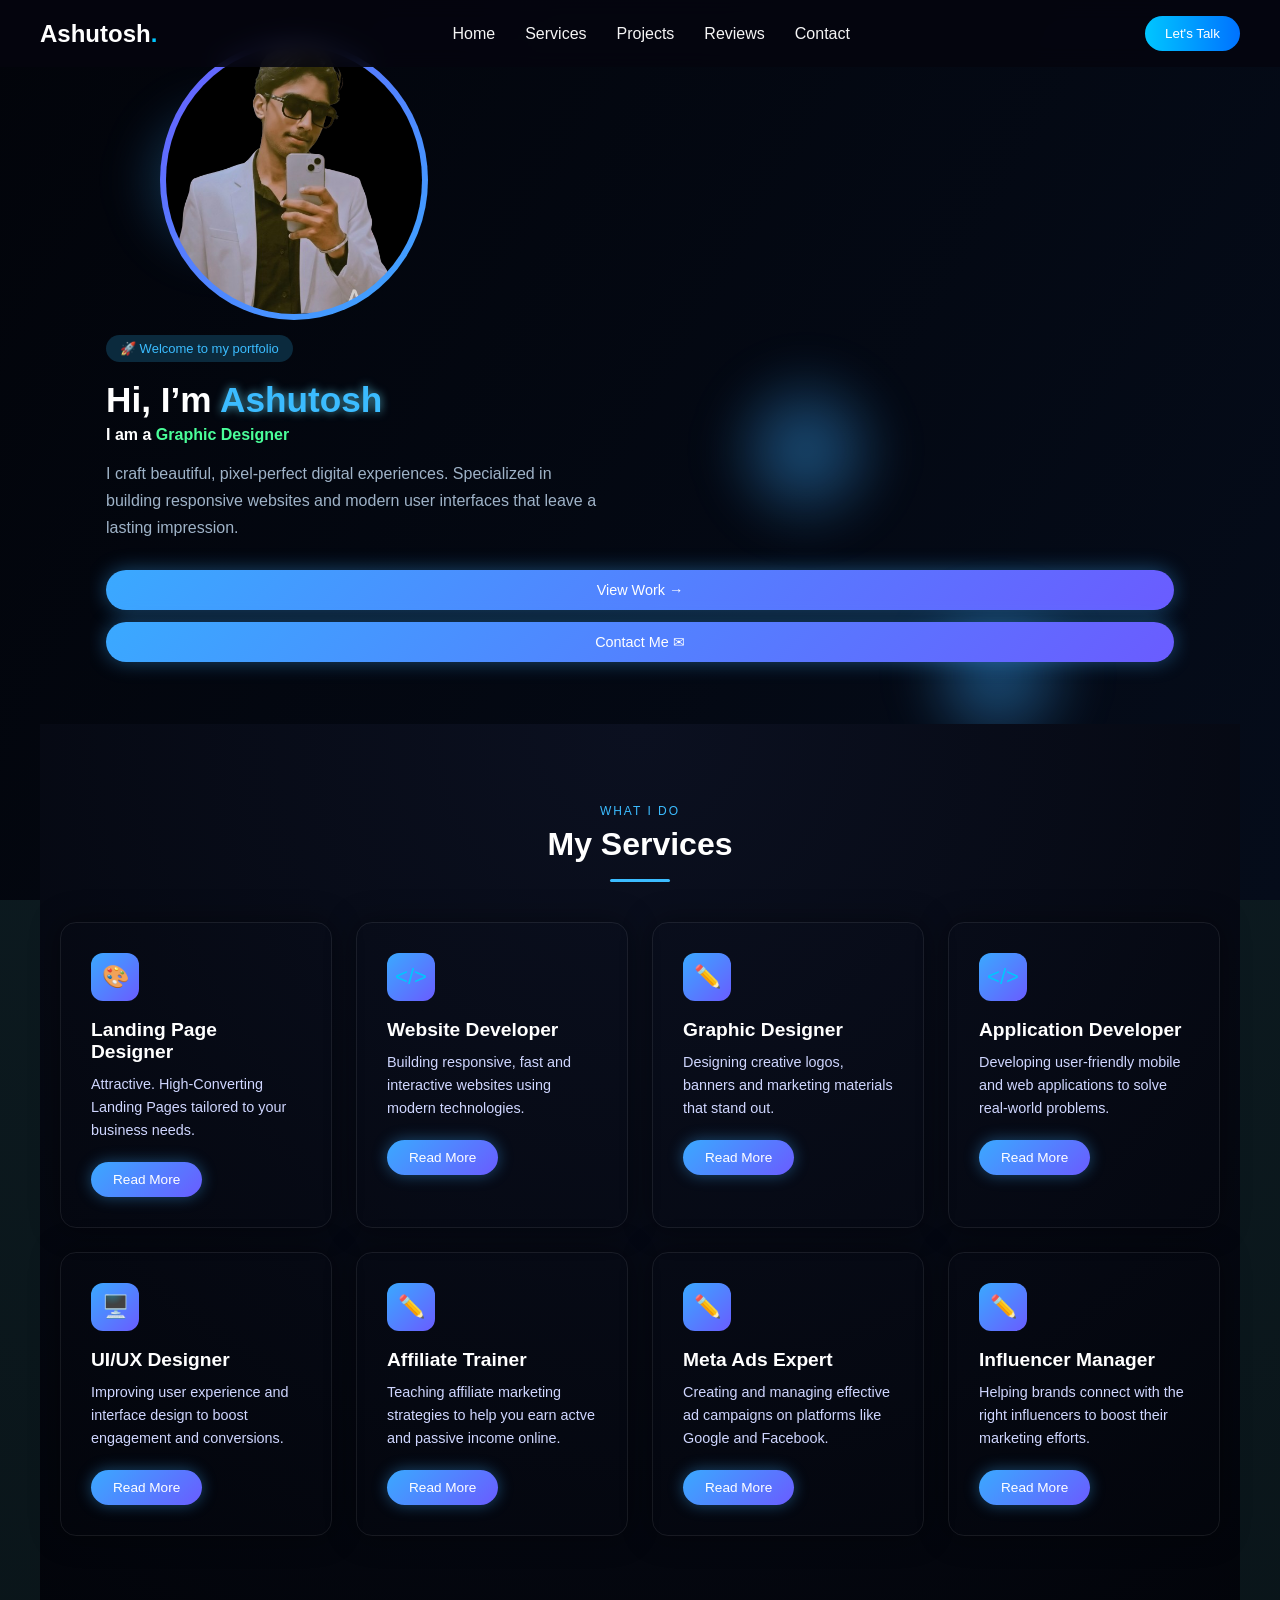
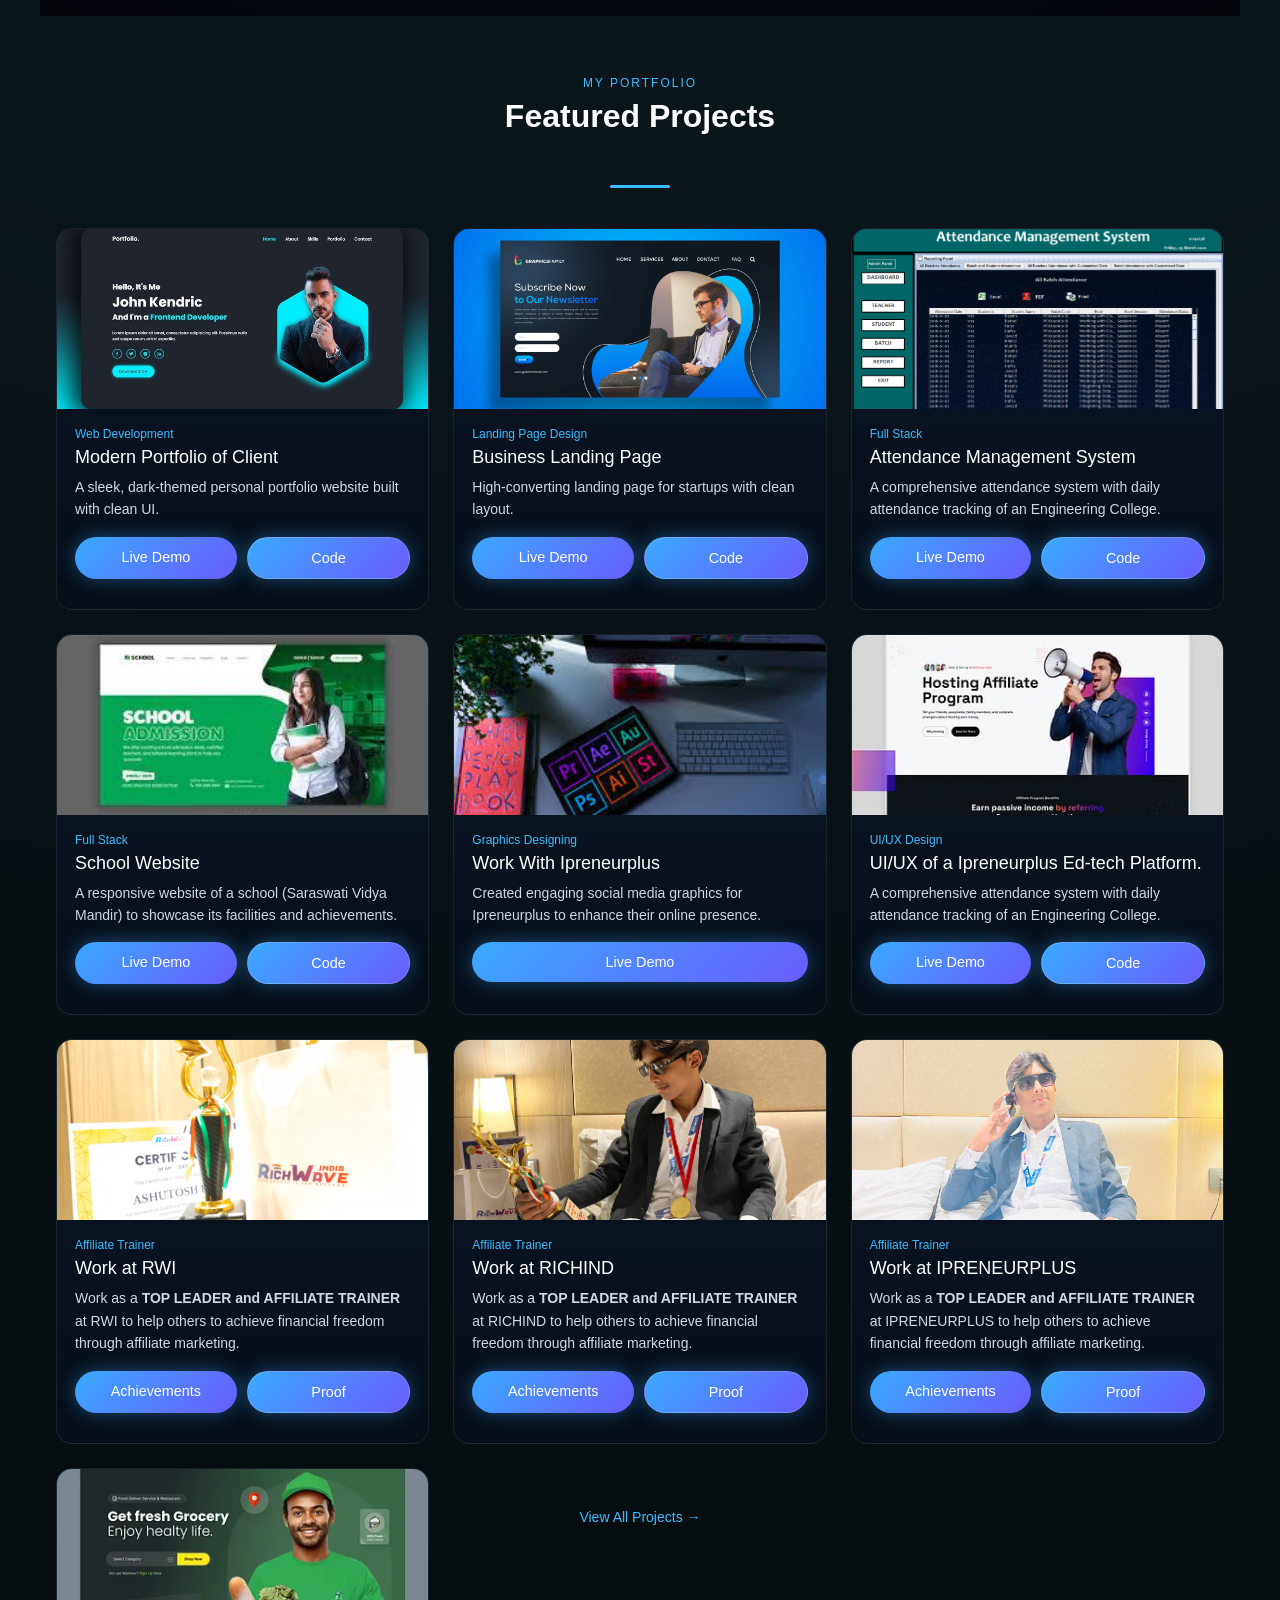
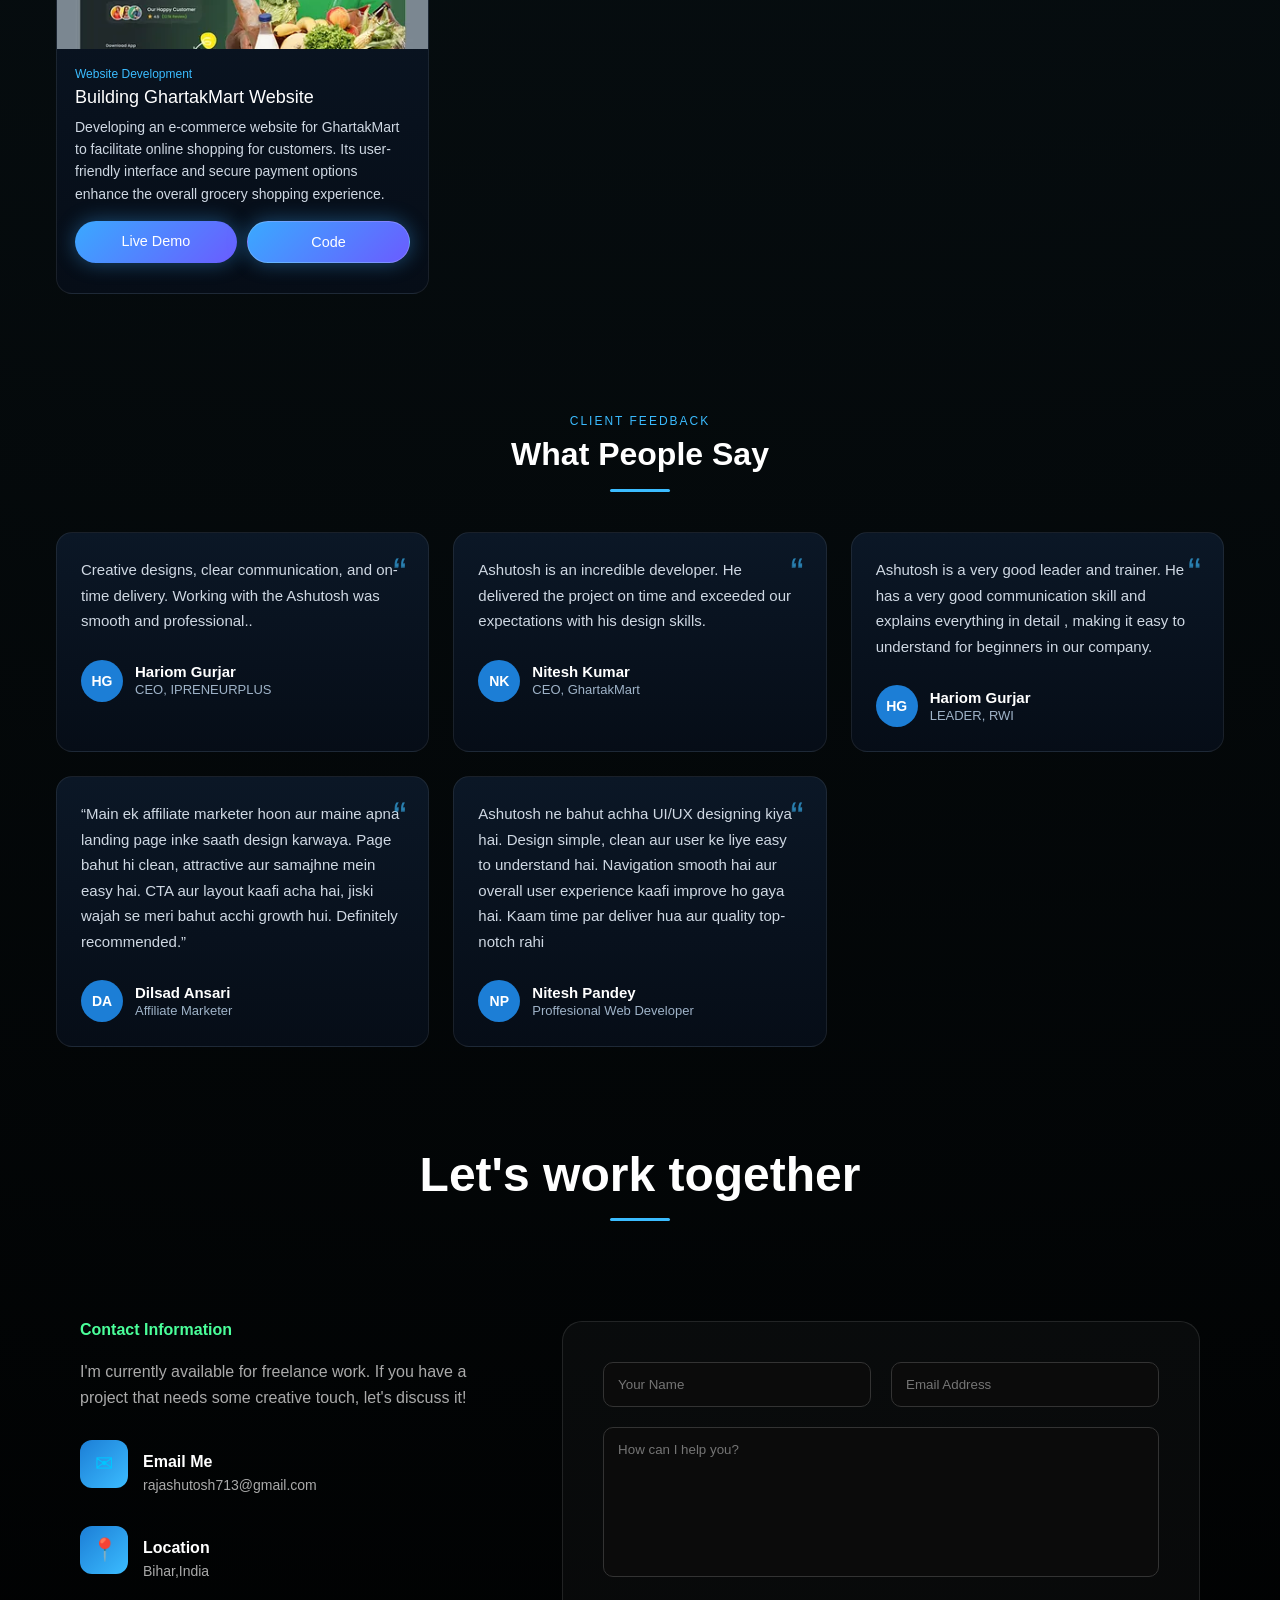
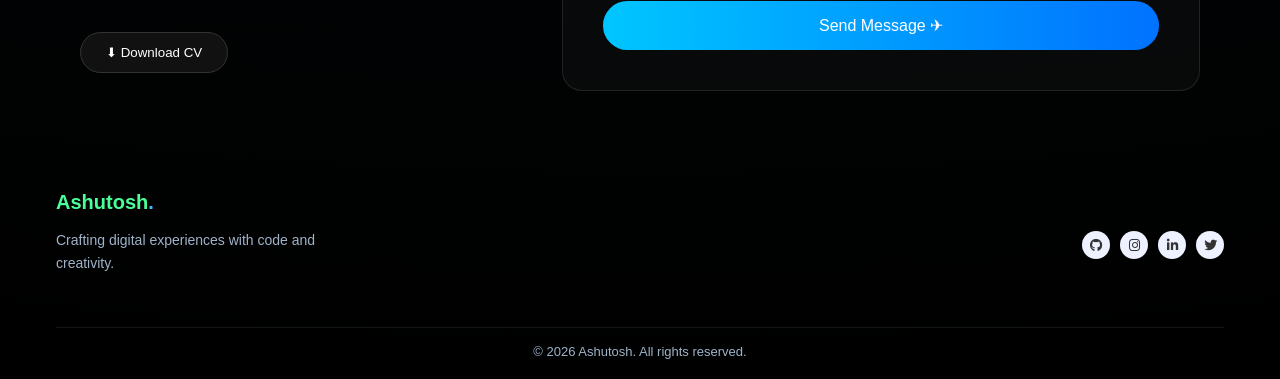
==== commit d65d9142: "Add initial portfolio website structure in index.html" ====
--- a/index.html
+++ b/index.html
@@ -1,534 +1,539 @@
-<!DOCTYPE html>
-<html lang="en">
-<head>
-  <meta charset="UTF-8">
-  <title>Ashutosh || Portfolio</title>
-  <meta name="viewport" content="width=device-width, initial-scale=1.0">
-  <link rel="stylesheet" href="styless.css">
-  <link
-    rel="stylesheet"
-    href="https://cdnjs.cloudflare.com/ajax/libs/font-awesome/6.5.1/css/all.min.css"
-    integrity="sha512-DTOQO9RWCH3ppGqcWaEA1BIZOC6xxalwEsw9c2QQeAIftl+Vegovlnee1c9QX4TctnWMn13TZye+giMm8e2LwA=="
-    crossorigin="anonymous"
-    referrerpolicy="no-referrer"
-  />
-</head>
-<body>
-
-  <!-- Navbar -->
-  <nav class="navbar">
-  <div class="logo">Ashutosh<span>.</span></div>
-
-  <!-- Hamburger Checkbox -->
-  <input type="checkbox" id="menu-toggle">
-  <label for="menu-toggle" class="hamburger">
-    <span></span>
-    <span></span>
-    <span></span>
-  </label>
-
-  <ul class="nav-links">
-    <a href="#home"><li>Home</li></a>
-    <a href="#services"><li>Services</li></a>
-    <a href="#projects"><li>Projects</li></a>
-    <a href="#testimonials"><li>Reviews</li></a>
-    <a href="#contact"><li>Contact</li></a>
-  </ul>
-
-  <a href="https://alvo.chat/74Aw" target="_blank"><button class="talk-btn">Let's Talk</button></a>
-</nav>
-
-<!-- Home Section -->
-
-<div class="bg-animation">
-  <span></span>
-  <span></span>
-  <span></span>
-</div>
-
-
-<section class="hero" id="home">
-
-
-  
-
-    <!-- Avatar -->
-    <div class="avatar-wrapper">
-      <div class="avatar-ring">
-        <img src="IMG_20251217_074245_719-artguru-removebg-preview (3).png" alt="Ashutosh Raj">
-      </div>
-    </div>
-
-    
-
-
-  <div class="welcome">🚀 Welcome to my portfolio</div>
-
-  <h1>Hi, I’m <span>Ashutosh</span></h1>
-<h2 class="dynamic-title">
-  <span class="static-text">I am a </span>
-  <span class="dynamic-text"></span>
-</h2>
-
-
-  <p>
-    I craft beautiful, pixel-perfect digital experiences.
-    Specialized in building responsive websites and modern
-    user interfaces that leave a lasting impression.
-  </p>
-
-  <a href="#projects" class="btn btn-primary" class="cta-btn">View Work →</a>
-  <a href="https://alvo.chat/74Aw" class="btn btn-primary" class="cta-btn" id="whatsappbtn" target="_blank">Contact Me ✉</a>
-
-  <div class="social-icons">
-  <a href="#"><i class="fab fa-github"></i></a>
-  <a href="#"><i class="fab fa-instagram"></i></a>
-  <a href="#"><i class="fab fa-linkedin-in"></i></a>
-  <a href="#"><i class="fab fa-twitter"></i></a>
-</div>
-
-
-</section>
-
-<!-- Services Section -->
-
-<div class="bg-animation">
-  <span></span>
-  <span></span>
-  <span></span>
-</div>
-
-
-<section class="services" id="services">
-  <div class="tag">WHAT I DO</div>
-  <div class="title">My Services</div>
-  <div class="line"></div>
-
-  <div class="service-grid">
-
-    <div class="service-card">
-      <div class="icon">🎨</div>
-      <h3>Landing Page Designer</h3>
-      <p>
-        Attractive. High-Converting Landing Pages
-        tailored to your business needs.
-      </p>
-      <a href="readmore.html" class="read-btn">Read More</a>
-    </div>
-
-    <div class="service-card">
-      <div class="icon">&lt;/&gt;</div>
-      <h3>Website Developer</h3>
-      <p>
-        Building responsive, fast and interactive websites using modern
-        technologies.
-      </p>
-      <a href="readmore.html" class="read-btn">Read More</a>
-    </div>
-
-    <div class="service-card">
-      <div class="icon">✏️</div>
-      <h3>Graphic Designer</h3>
-      <p>
-        Designing creative logos, banners and marketing materials that stand
-        out.
-      </p>
-      <a href="readmore.html" class="read-btn">Read More</a>
-    </div>
-
-     
-
-    <div class="service-card">
-      <div class="icon">&lt;/&gt;</div>
-      <h3>Application Developer</h3>
-      <p>
-        Developing user-friendly mobile and web applications to solve real-world
-        problems.
-      </p>
-      <a href="readmore.html" class="read-btn">Read More</a>
-    </div>
-
-    <div class="service-card">
-      <div class="icon">🖥️</div>
-      <h3>UI/UX Designer</h3>
-      <p>
-        Improving user experience and interface design to boost engagement and
-        conversions.
-      </p>
-      <a href="readmore.html" class="read-btn">Read More</a>
-    </div>
-
-    <div class="service-card">
-      <div class="icon">✏️</div>
-      <h3>Affiliate Trainer</h3>
-      <p>
-        Teaching affiliate marketing strategies to help you earn actve and passive
-        income online.
-      </p>
-      <a href="readmore.html" class="read-btn">Read More</a>
-    </div>
-
-    <div class="service-card">
-      <div class="icon">✏️</div>
-      <h3>Meta Ads Expert</h3>
-      <p>
-        Creating and managing effective ad campaigns on platforms like Google
-        and Facebook.
-      </p>
-      <a href="readmore.html" class="read-btn">Read More</a>
-    </div>
-
-    <div class="service-card">
-      <div class="icon">✏️</div>
-      <h3>Influencer Manager</h3>
-      <p>
-        Helping brands connect with the right influencers to boost their
-        marketing efforts.
-      </p>
-      <a href="readmore.html" class="read-btn">Read More</a>
-    </div>
-
-  </div>
-</section>
-
-<!-- Projects Section -->
-
-<section class="projects" id="projects">
-  <div class="section-tag">MY PORTFOLIO</div>
-  <div class="section-title">Featured Projects</div>
-  <div class="underline"></div>
-
-  <div class="project-grid">
-
-    <div class="project-card">
- 
-
-<!-- CONTENT -->
-
-  <div class="project-image img1"></div>
-      <div class="project-content">
-        <div class="project-tag">Web Development</div>
-        <div class="project-title">Modern Portfolio of Client</div>
-        <div class="project-desc">
-          A sleek, dark-themed personal portfolio website built with clean UI.
-        </div>
-        <div class="project-buttons">
-          <a href="projectstemp.html" class="btn btn-demo" target="_blank">Live Demo</a>
-          <a href="codetemp.html" target="_blank" class="btn btn-code">Code</a>
-        </div>
-      </div>
-    </div>
-
-    <div class="project-card">
-      <div class="project-image img2"></div>
-      <div class="project-content">
-        <div class="project-tag">Landing Page Design</div>
-        <div class="project-title">Business Landing Page</div>
-        <div class="project-desc">
-          High-converting landing page for startups with clean layout.
-        </div>
-        <div class="project-buttons">
-          <a href="projectstemp.html" class="btn btn-demo" target="_blank">Live Demo</a>
-          <a href="codetemp.html" target="_blank" class="btn btn-code">Code</a>
-        </div>
-      </div>
-    </div>
-
-    <div class="project-card">
-      <div class="project-image img3"></div>
-      <div class="project-content">
-        <div class="project-tag">Full Stack</div>
-        <div class="project-title">Attendance Management System  </div>
-        <div class="project-desc">
-          A comprehensive attendance system with daily attendance tracking of an Engineering College.
-        </div>
-        <div class="project-buttons">
-          <a href="projectstemp.html" class="btn btn-demo" target="_blank">Live Demo</a>
-          <a href="codetemp.html" target="_blank" class="btn btn-code">Code</a>
-        </div>
-      </div>
-    </div>
-
-    <div class="project-card">
-      <div class="project-image img4"></div>
-      <div class="project-content">
-        <div class="project-tag">Full Stack</div>
-        <div class="project-title">School Website </div>
-        <div class="project-desc">
-          A responsive website of a school (Saraswati Vidya Mandir) to showcase its facilities and achievements.
-        </div>
-        <div class="project-buttons">
-          <a href="projectstemp.html" class="btn btn-demo" target="_blank">Live Demo</a>
-          <a href="codetemp.html" target="_blank" class="btn btn-code">Code</a>
-        </div>
-      </div>
-    </div>
-
-    <div class="project-card">
-      <div class="project-image img5"></div>
-      <div class="project-content">
-        <div class="project-tag">Graphics Designing</div>
-        <div class="project-title">Work With Ipreneurplus</div>
-        <div class="project-desc">
-          Created engaging social media graphics for Ipreneurplus to enhance their online presence.
-        </div>
-        <div class="project-buttons">
-          <a href="projectstemp.html" class="btn btn-demo" target="_blank">Live Demo</a>
-          <!-- <a href="codetemp.html" target="_blank" class="btn btn-code">Code</a> -->
-        </div>
-      </div>
-    </div>
-
-    <div class="project-card">
-      <div class="project-image img6"></div>
-      <div class="project-content">
-        <div class="project-tag">UI/UX Design</div>
-        <div class="project-title">UI/UX of a Ipreneurplus Ed-tech Platform.</div>
-        <div class="project-desc">
-          A comprehensive attendance system with daily attendance tracking of an Engineering College.
-        </div>
-        <div class="project-buttons">
-          <a href="projectstemp.html" class="btn btn-demo" target="_blank">Live Demo</a>
-          <a href="codetemp.html" target="_blank" class="btn btn-code">Code</a>
-        </div>
-      </div>
-    </div>
-
-    <div class="project-card">
-      <div class="project-image img7"></div>
-      <div class="project-content">
-        <div class="project-tag">Affiliate Trainer</div>
-        <div class="project-title">Work at RWI</div>
-        <div class="project-desc">
-          Work as a <strong>TOP LEADER and AFFILIATE TRAINER</strong> at RWI to help others to achieve financial freedom through affiliate marketing.
-        </div>
-        <div class="project-buttons">
-          <a href="achievements.html" class="btn btn-demo" target="_blank">Achievements</a>
-          <a href="proof.html" target="_blank" class="btn btn-code">Proof</a>
-        </div>
-      </div>
-    </div>
-
-    <div class="project-card">
-      <div class="project-image img8"></div>
-      <div class="project-content">
-        <div class="project-tag">Affiliate Trainer</div>
-        <div class="project-title">Work at RICHIND</div>
-        <div class="project-desc">
-          Work as a <strong>TOP LEADER and AFFILIATE TRAINER</strong> at RICHIND to help others to achieve financial freedom through affiliate marketing.
-        </div>
-        <div class="project-buttons">
-          <a href="achievements.html" class="btn btn-demo" target="_blank">Achievements</a>
-          <a href="proof.html" target="_blank" class="btn btn-code">Proof</a>
-        </div>
-      </div>
-    </div>
-
-    <div class="project-card">
-      <div class="project-image img9"></div>
-      <div class="project-content">
-        <div class="project-tag">Affiliate Trainer</div>
-        <div class="project-title">Work at IPRENEURPLUS</div>
-        <div class="project-desc">
-          Work as a <strong>TOP LEADER and AFFILIATE TRAINER</strong> at IPRENEURPLUS to help others to achieve financial freedom through affiliate marketing.
-        </div>
-        <div class="project-buttons">
-          <a href="achievements.html" class="btn btn-demo" target="_blank">Achievements</a>
-          <a href="proof.html" target="_blank" class="btn btn-code">Proof</a>
-        </div>
-      </div>
-    </div>
-
-    <div class="project-card">
-      <div class="project-image img10"></div>
-      <div class="project-content">
-        <div class="project-tag">Website Development</div>
-        <div class="project-title">Building GhartakMart Website</div>
-        <div class="project-desc">
-          Developing an e-commerce website for GhartakMart to facilitate online shopping for customers.
-          Its user-friendly interface and secure payment options enhance the overall grocery shopping experience.
-        </div>
-        <div class="project-buttons">
-          <a href="projectstemp.html" class="btn btn-demo" target="_blank">Live Demo</a>
-          <a href="codetemp.html" target="_blank" class="btn btn-code">Code</a>
-        </div>
-      </div>
-    </div>
-
-  
-
-  <div class="view-all">
-    <a href="viewall.html" target="_blank">View All Projects →</a>
-  </div>
-</section>
-
-<!-- testimonials -->
-
-
-<section class="feedback" id="testimonials">
-  <div class="tag">CLIENT FEEDBACK</div>
-  <div class="title">What People Say</div>
-  <div class="line"></div>
-
-  <div class="cards">
-
-    <div class="card">
-      <p>
-        Creative designs, clear communication, and on-time delivery. Working with the Ashutosh was smooth and professional..
-      </p>
-      <div class="profile">
-        <div class="avatar">HG</div>
-        <div>
-          <h4>Hariom Gurjar</h4>
-          <span>CEO, IPRENEURPLUS</span>
-        </div>
-      </div>
-    </div>
-
-    <div class="card">
-      <p>
-        Ashutosh is an incredible developer. He delivered the project on time
-        and exceeded our expectations with his design skills.
-      </p>
-      <div class="profile">
-        <div class="avatar">NK</div>
-        <div>
-          <h4>Nitesh Kumar</h4>
-          <span>CEO, GhartakMart</span>
-        </div>
-      </div>
-    </div>
-
-    <div class="card">
-      <p>
-        Ashutosh is a very good leader and trainer. He has a very good communication skill and explains everything in detail , making it easy to understand for beginners in our company.
-      </p>
-      <div class="profile">
-        <div class="avatar">HG</div>
-        <div>
-          <h4>Hariom Gurjar</h4>
-          <span>LEADER, RWI</span>
-        </div>
-      </div>
-    </div>
-
-
-    <div class="card">
-      <p>
-        “Main ek affiliate marketer hoon aur maine apna landing page inke saath design karwaya. Page bahut hi clean, attractive aur samajhne mein easy hai. CTA aur layout kaafi acha hai, jiski wajah se meri bahut acchi growth hui. Definitely recommended.”
-      </p>
-      <div class="profile">
-        <div class="avatar">DA</div>
-        <div>
-          <h4>Dilsad Ansari</h4>
-          <span>Affiliate Marketer</span>
-        </div>
-      </div>
-    </div>
-
-    <div class="card">
-      <p>
-        Ashutosh ne bahut achha UI/UX designing kiya hai. Design simple, clean aur user ke liye easy to understand hai. Navigation smooth hai aur overall user experience kaafi improve ho gaya hai. Kaam time par deliver hua aur quality top-notch rahi
-      </p>
-      <div class="profile">
-        <div class="avatar">NP</div>
-        <div>
-          <h4>Nitesh Pandey</h4>
-          <span>Proffesional Web Developer</span>
-        </div>
-      </div>
-    </div>
-
-  </div>
-</section>
-
-
-  <!-- Heading -->
-  <section class="heading" id="contact">
-    <h1>Let's work together</h1>
-    <div class="line"></div>
-  </section>
-
-  <!-- Contact Section -->
-  <section class="contact">
-    <!-- Left -->
-    <div class="contact-left">
-      <h2>Contact Information</h2>
-      <p>
-        I'm currently available for freelance work.  
-        If you have a project that needs some creative touch, let's discuss it!
-      </p>
-
-      <div class="info">
-        <div class="icon">✉</div>
-        <div>
-          <h4>Email Me</h4>
-          <a href="mailto:rajashutosh713@gmail.com"><span>rajashutosh713@gmail.com</span></a>
-        </div>
-      </div>
-
-      <!-- <div class="info">
-        <div class="icon">📍</div>
-        <div>
-          <h4>Contacts</h4>
-          <span>+91 7061568662</span>
-        </div> -->
-
-      <div class="info">
-        <div class="icon">📍</div>
-        <div>
-          <h4>Location</h4>
-          <span>Bihar,India</span>
-        </div>
-      </div>
-
-      <a href="path/to/your/cv.pdf" download><button class="cv-btn">⬇ Download CV</button></a>
-    </div>
-
-    <!-- Right -->
-    <div class="contact-right">
-      <form id="contactForm">
-  <div class="row">
-    <input type="text" name="name" placeholder="Your Name" required>
-    <input type="email" name="email" placeholder="Email Address" required>
-  </div>
-
-  <textarea name="message" placeholder="How can I help you?" required></textarea>
-
-  <button type="submit" class="send-btn">
-    Send Message ✈
-  </button>
-</form>
-
-    </div>
-  </section>
-
-  <!-- Footer -->
-
-
-<footer>
-  <div class="footer-top">
-    <div class="brand">
-      <h2>Ashutosh<span>.</span></h2>
-      <p>Crafting digital experiences with code and creativity.</p>
-    </div>
-
-    <div class="social-icons">
-  <a href="#"><i class="fab fa-github"></i></a>
-  <a href="#"><i class="fab fa-instagram"></i></a>
-  <a href="#"><i class="fab fa-linkedin-in"></i></a>
-  <a href="#"><i class="fab fa-twitter"></i></a>
-</div>
-  </div>
-
-  <div class="divider"></div>
-
-  <div class="footer-bottom">
-    © 2026 Ashutosh. All rights reserved.
-  </div>
-</footer>
-
-<script src="script.js"></script>
-
-</body>
-</html>
+<!DOCTYPE html>
+<html lang="en">
+<head>
+  <meta charset="UTF-8">
+  <title>Ashutosh || Portfolio</title>
+  <meta name="viewport" content="width=device-width, initial-scale=1.0">
+  <link rel="stylesheet" href="styless.css">
+  <link
+    rel="stylesheet"
+    href="https://cdnjs.cloudflare.com/ajax/libs/font-awesome/6.5.1/css/all.min.css"
+    integrity="sha512-DTOQO9RWCH3ppGqcWaEA1BIZOC6xxalwEsw9c2QQeAIftl+Vegovlnee1c9QX4TctnWMn13TZye+giMm8e2LwA=="
+    crossorigin="anonymous"
+    referrerpolicy="no-referrer"
+  />
+</head>
+<body>
+
+  <!-- Navbar -->
+  <nav class="navbar">
+  <div class="logo">Ashutosh<span>.</span></div>
+
+  <!-- Hamburger Checkbox -->
+  <input type="checkbox" id="menu-toggle">
+  <label for="menu-toggle" class="hamburger">
+    <span></span>
+    <span></span>
+    <span></span>
+  </label>
+
+  <ul class="nav-links">
+    <a href="#home"><li>Home</li></a>
+    <a href="#services"><li>Services</li></a>
+    <a href="#projects"><li>Projects</li></a>
+    <a href="#testimonials"><li>Reviews</li></a>
+    <a href="#contact"><li>Contact</li></a>
+  </ul>
+
+  <a href="https://alvo.chat/74Aw" target="_blank"><button class="talk-btn">Let's Talk</button></a>
+</nav>
+
+<!-- Home Section -->
+
+<div class="bg-animation">
+  <span></span>
+  <span></span>
+  <span></span>
+</div>
+
+
+<section class="hero" id="home">
+
+
+  
+
+    <!-- Avatar -->
+    <div class="avatar-wrapper">
+      <div class="avatar-ring">
+        <img src="IMG_20251217_074245_719-artguru-removebg-preview (3).png" alt="Ashutosh Raj">
+      </div>
+    </div>
+
+    
+
+
+  <div class="hero-text">
+  <div class="welcome">🚀 Welcome to my portfolio</div>
+
+  <h1>Hi, I’m <span>Ashutosh</span></h1>
+
+  <h2 class="dynamic-title">
+    <span class="static-text">I am a </span>
+    <span class="dynamic-text"></span>
+  </h2>
+
+  <p>
+    I craft beautiful, pixel-perfect digital experiences.
+    Specialized in building responsive websites and modern
+    user interfaces that leave a lasting impression.
+  </p>
+
+  <a href="#projects" class="btn btn-primary">View Work →</a>
+  <a href="https://alvo.chat/74Aw" class="btn btn-primary" target="_blank">
+    Contact Me ✉
+  </a>
+
+  <div class="social-icons">
+    <a href="#"><i class="fab fa-github"></i></a>
+    <a href="#"><i class="fab fa-instagram"></i></a>
+    <a href="#"><i class="fab fa-linkedin-in"></i></a>
+    <a href="#"><i class="fab fa-twitter"></i></a>
+  </div>
+</div>
+
+
+
+</section>
+
+<!-- Services Section -->
+
+<div class="bg-animation">
+  <span></span>
+  <span></span>
+  <span></span>
+</div>
+
+
+<section class="services" id="services">
+  <div class="tag">WHAT I DO</div>
+  <div class="title">My Services</div>
+  <div class="line"></div>
+
+  <div class="service-grid">
+
+    <div class="service-card">
+      <div class="icon">🎨</div>
+      <h3>Landing Page Designer</h3>
+      <p>
+        Attractive. High-Converting Landing Pages
+        tailored to your business needs.
+      </p>
+      <a href="readmore.html" class="read-btn">Read More</a>
+    </div>
+
+    <div class="service-card">
+      <div class="icon">&lt;/&gt;</div>
+      <h3>Website Developer</h3>
+      <p>
+        Building responsive, fast and interactive websites using modern
+        technologies.
+      </p>
+      <a href="readmore.html" class="read-btn">Read More</a>
+    </div>
+
+    <div class="service-card">
+      <div class="icon">✏️</div>
+      <h3>Graphic Designer</h3>
+      <p>
+        Designing creative logos, banners and marketing materials that stand
+        out.
+      </p>
+      <a href="readmore.html" class="read-btn">Read More</a>
+    </div>
+
+     
+
+    <div class="service-card">
+      <div class="icon">&lt;/&gt;</div>
+      <h3>Application Developer</h3>
+      <p>
+        Developing user-friendly mobile and web applications to solve real-world
+        problems.
+      </p>
+      <a href="readmore.html" class="read-btn">Read More</a>
+    </div>
+
+    <div class="service-card">
+      <div class="icon">🖥️</div>
+      <h3>UI/UX Designer</h3>
+      <p>
+        Improving user experience and interface design to boost engagement and
+        conversions.
+      </p>
+      <a href="readmore.html" class="read-btn">Read More</a>
+    </div>
+
+    <div class="service-card">
+      <div class="icon">✏️</div>
+      <h3>Affiliate Trainer</h3>
+      <p>
+        Teaching affiliate marketing strategies to help you earn actve and passive
+        income online.
+      </p>
+      <a href="readmore.html" class="read-btn">Read More</a>
+    </div>
+
+    <div class="service-card">
+      <div class="icon">✏️</div>
+      <h3>Meta Ads Expert</h3>
+      <p>
+        Creating and managing effective ad campaigns on platforms like Google
+        and Facebook.
+      </p>
+      <a href="readmore.html" class="read-btn">Read More</a>
+    </div>
+
+    <div class="service-card">
+      <div class="icon">✏️</div>
+      <h3>Influencer Manager</h3>
+      <p>
+        Helping brands connect with the right influencers to boost their
+        marketing efforts.
+      </p>
+      <a href="readmore.html" class="read-btn">Read More</a>
+    </div>
+
+  </div>
+</section>
+
+<!-- Projects Section -->
+
+<section class="projects" id="projects">
+  <div class="section-tag">MY PORTFOLIO</div>
+  <div class="section-title">Featured Projects</div>
+  <div class="underline"></div>
+
+  <div class="project-grid">
+
+    <div class="project-card">
+ 
+
+<!-- CONTENT -->
+
+  <div class="project-image img1"></div>
+      <div class="project-content">
+        <div class="project-tag">Web Development</div>
+        <div class="project-title">Modern Portfolio of Client</div>
+        <div class="project-desc">
+          A sleek, dark-themed personal portfolio website built with clean UI.
+        </div>
+        <div class="project-buttons">
+          <a href="projectstemp.html" class="btn btn-demo" target="_blank">Live Demo</a>
+          <a href="codetemp.html" target="_blank" class="btn btn-code">Code</a>
+        </div>
+      </div>
+    </div>
+
+    <div class="project-card">
+      <div class="project-image img2"></div>
+      <div class="project-content">
+        <div class="project-tag">Landing Page Design</div>
+        <div class="project-title">Business Landing Page</div>
+        <div class="project-desc">
+          High-converting landing page for startups with clean layout.
+        </div>
+        <div class="project-buttons">
+          <a href="projectstemp.html" class="btn btn-demo" target="_blank">Live Demo</a>
+          <a href="codetemp.html" target="_blank" class="btn btn-code">Code</a>
+        </div>
+      </div>
+    </div>
+
+    <div class="project-card">
+      <div class="project-image img3"></div>
+      <div class="project-content">
+        <div class="project-tag">Full Stack</div>
+        <div class="project-title">Attendance Management System  </div>
+        <div class="project-desc">
+          A comprehensive attendance system with daily attendance tracking of an Engineering College.
+        </div>
+        <div class="project-buttons">
+          <a href="projectstemp.html" class="btn btn-demo" target="_blank">Live Demo</a>
+          <a href="codetemp.html" target="_blank" class="btn btn-code">Code</a>
+        </div>
+      </div>
+    </div>
+
+    <div class="project-card">
+      <div class="project-image img4"></div>
+      <div class="project-content">
+        <div class="project-tag">Full Stack</div>
+        <div class="project-title">School Website </div>
+        <div class="project-desc">
+          A responsive website of a school (Saraswati Vidya Mandir) to showcase its facilities and achievements.
+        </div>
+        <div class="project-buttons">
+          <a href="projectstemp.html" class="btn btn-demo" target="_blank">Live Demo</a>
+          <a href="codetemp.html" target="_blank" class="btn btn-code">Code</a>
+        </div>
+      </div>
+    </div>
+
+    <div class="project-card">
+      <div class="project-image img5"></div>
+      <div class="project-content">
+        <div class="project-tag">Graphics Designing</div>
+        <div class="project-title">Work With Ipreneurplus</div>
+        <div class="project-desc">
+          Created engaging social media graphics for Ipreneurplus to enhance their online presence.
+        </div>
+        <div class="project-buttons">
+          <a href="projectstemp.html" class="btn btn-demo" target="_blank">Live Demo</a>
+          <!-- <a href="codetemp.html" target="_blank" class="btn btn-code">Code</a> -->
+        </div>
+      </div>
+    </div>
+
+    <div class="project-card">
+      <div class="project-image img6"></div>
+      <div class="project-content">
+        <div class="project-tag">UI/UX Design</div>
+        <div class="project-title">UI/UX of a Ipreneurplus Ed-tech Platform.</div>
+        <div class="project-desc">
+          A comprehensive attendance system with daily attendance tracking of an Engineering College.
+        </div>
+        <div class="project-buttons">
+          <a href="projectstemp.html" class="btn btn-demo" target="_blank">Live Demo</a>
+          <a href="codetemp.html" target="_blank" class="btn btn-code">Code</a>
+        </div>
+      </div>
+    </div>
+
+    <div class="project-card">
+      <div class="project-image img7"></div>
+      <div class="project-content">
+        <div class="project-tag">Affiliate Trainer</div>
+        <div class="project-title">Work at RWI</div>
+        <div class="project-desc">
+          Work as a <strong>TOP LEADER and AFFILIATE TRAINER</strong> at RWI to help others to achieve financial freedom through affiliate marketing.
+        </div>
+        <div class="project-buttons">
+          <a href="achievements.html" class="btn btn-demo" target="_blank">Achievements</a>
+          <a href="proof.html" target="_blank" class="btn btn-code">Proof</a>
+        </div>
+      </div>
+    </div>
+
+    <div class="project-card">
+      <div class="project-image img8"></div>
+      <div class="project-content">
+        <div class="project-tag">Affiliate Trainer</div>
+        <div class="project-title">Work at RICHIND</div>
+        <div class="project-desc">
+          Work as a <strong>TOP LEADER and AFFILIATE TRAINER</strong> at RICHIND to help others to achieve financial freedom through affiliate marketing.
+        </div>
+        <div class="project-buttons">
+          <a href="achievements.html" class="btn btn-demo" target="_blank">Achievements</a>
+          <a href="proof.html" target="_blank" class="btn btn-code">Proof</a>
+        </div>
+      </div>
+    </div>
+
+    <div class="project-card">
+      <div class="project-image img9"></div>
+      <div class="project-content">
+        <div class="project-tag">Affiliate Trainer</div>
+        <div class="project-title">Work at IPRENEURPLUS</div>
+        <div class="project-desc">
+          Work as a <strong>TOP LEADER and AFFILIATE TRAINER</strong> at IPRENEURPLUS to help others to achieve financial freedom through affiliate marketing.
+        </div>
+        <div class="project-buttons">
+          <a href="achievements.html" class="btn btn-demo" target="_blank">Achievements</a>
+          <a href="proof.html" target="_blank" class="btn btn-code">Proof</a>
+        </div>
+      </div>
+    </div>
+
+    <div class="project-card">
+      <div class="project-image img10"></div>
+      <div class="project-content">
+        <div class="project-tag">Website Development</div>
+        <div class="project-title">Building GhartakMart Website</div>
+        <div class="project-desc">
+          Developing an e-commerce website for GhartakMart to facilitate online shopping for customers.
+          Its user-friendly interface and secure payment options enhance the overall grocery shopping experience.
+        </div>
+        <div class="project-buttons">
+          <a href="projectstemp.html" class="btn btn-demo" target="_blank">Live Demo</a>
+          <a href="codetemp.html" target="_blank" class="btn btn-code">Code</a>
+        </div>
+      </div>
+    </div>
+
+  
+
+  <div class="view-all">
+    <a href="viewall.html" target="_blank">View All Projects →</a>
+  </div>
+</section>
+
+<!-- testimonials -->
+
+
+<section class="feedback" id="testimonials">
+  <div class="tag">CLIENT FEEDBACK</div>
+  <div class="title">What People Say</div>
+  <div class="line"></div>
+
+  <div class="cards">
+
+    <div class="card">
+      <p>
+        Creative designs, clear communication, and on-time delivery. Working with the Ashutosh was smooth and professional..
+      </p>
+      <div class="profile">
+        <div class="avatar">HG</div>
+        <div>
+          <h4>Hariom Gurjar</h4>
+          <span>CEO, IPRENEURPLUS</span>
+        </div>
+      </div>
+    </div>
+
+    <div class="card">
+      <p>
+        Ashutosh is an incredible developer. He delivered the project on time
+        and exceeded our expectations with his design skills.
+      </p>
+      <div class="profile">
+        <div class="avatar">NK</div>
+        <div>
+          <h4>Nitesh Kumar</h4>
+          <span>CEO, GhartakMart</span>
+        </div>
+      </div>
+    </div>
+
+    <div class="card">
+      <p>
+        Ashutosh is a very good leader and trainer. He has a very good communication skill and explains everything in detail , making it easy to understand for beginners in our company.
+      </p>
+      <div class="profile">
+        <div class="avatar">HG</div>
+        <div>
+          <h4>Hariom Gurjar</h4>
+          <span>LEADER, RWI</span>
+        </div>
+      </div>
+    </div>
+
+
+    <div class="card">
+      <p>
+        “Main ek affiliate marketer hoon aur maine apna landing page inke saath design karwaya. Page bahut hi clean, attractive aur samajhne mein easy hai. CTA aur layout kaafi acha hai, jiski wajah se meri bahut acchi growth hui. Definitely recommended.”
+      </p>
+      <div class="profile">
+        <div class="avatar">DA</div>
+        <div>
+          <h4>Dilsad Ansari</h4>
+          <span>Affiliate Marketer</span>
+        </div>
+      </div>
+    </div>
+
+    <div class="card">
+      <p>
+        Ashutosh ne bahut achha UI/UX designing kiya hai. Design simple, clean aur user ke liye easy to understand hai. Navigation smooth hai aur overall user experience kaafi improve ho gaya hai. Kaam time par deliver hua aur quality top-notch rahi
+      </p>
+      <div class="profile">
+        <div class="avatar">NP</div>
+        <div>
+          <h4>Nitesh Pandey</h4>
+          <span>Proffesional Web Developer</span>
+        </div>
+      </div>
+    </div>
+
+  </div>
+</section>
+
+
+  <!-- Heading -->
+  <section class="heading" id="contact">
+    <h1>Let's work together</h1>
+    <div class="line"></div>
+  </section>
+
+  <!-- Contact Section -->
+  <section class="contact">
+    <!-- Left -->
+    <div class="contact-left">
+      <h2>Contact Information</h2>
+      <p>
+        I'm currently available for freelance work.  
+        If you have a project that needs some creative touch, let's discuss it!
+      </p>
+
+      <div class="info">
+        <div class="icon">✉</div>
+        <div>
+          <h4>Email Me</h4>
+          <a href="mailto:rajashutosh713@gmail.com"><span>rajashutosh713@gmail.com</span></a>
+        </div>
+      </div>
+
+      <!-- <div class="info">
+        <div class="icon">📍</div>
+        <div>
+          <h4>Contacts</h4>
+          <span>+91 7061568662</span>
+        </div> -->
+
+      <div class="info">
+        <div class="icon">📍</div>
+        <div>
+          <h4>Location</h4>
+          <span>Bihar,India</span>
+        </div>
+      </div>
+
+      <a href="path/to/your/cv.pdf" download><button class="cv-btn">⬇ Download CV</button></a>
+    </div>
+
+    <!-- Right -->
+    <div class="contact-right">
+      <form id="contactForm">
+  <div class="row">
+    <input type="text" name="name" placeholder="Your Name" required>
+    <input type="email" name="email" placeholder="Email Address" required>
+  </div>
+
+  <textarea name="message" placeholder="How can I help you?" required></textarea>
+
+  <button type="submit" class="send-btn">
+    Send Message ✈
+  </button>
+</form>
+
+    </div>
+  </section>
+
+  <!-- Footer -->
+
+
+<footer>
+  <div class="footer-top">
+    <div class="brand">
+      <h2>Ashutosh<span>.</span></h2>
+      <p>Crafting digital experiences with code and creativity.</p>
+    </div>
+
+    <div class="social-icons">
+  <a href="#"><i class="fab fa-github"></i></a>
+  <a href="#"><i class="fab fa-instagram"></i></a>
+  <a href="#"><i class="fab fa-linkedin-in"></i></a>
+  <a href="#"><i class="fab fa-twitter"></i></a>
+</div>
+  </div>
+
+  <div class="divider"></div>
+
+  <div class="footer-bottom">
+    © 2026 Ashutosh. All rights reserved.
+  </div>
+</footer>
+
+<script src="script.js"></script>
+
+</body>
+</html>
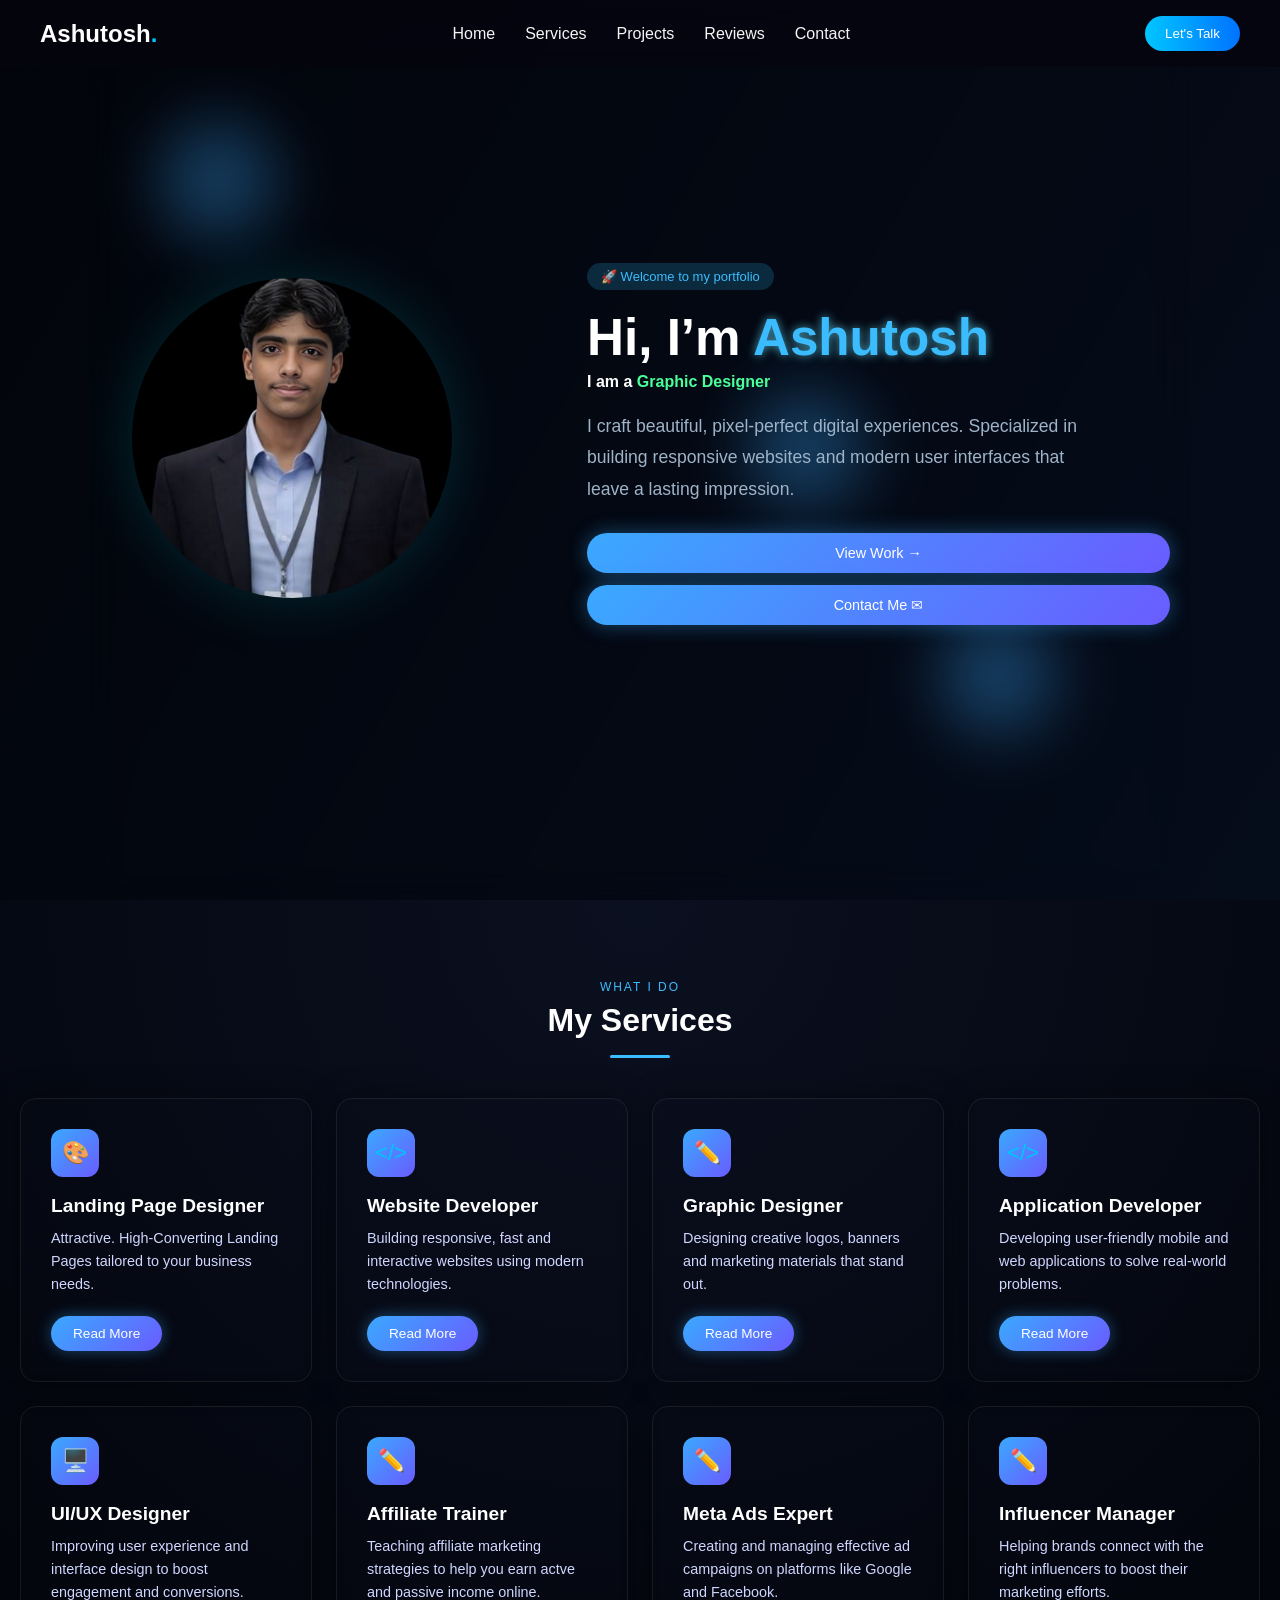
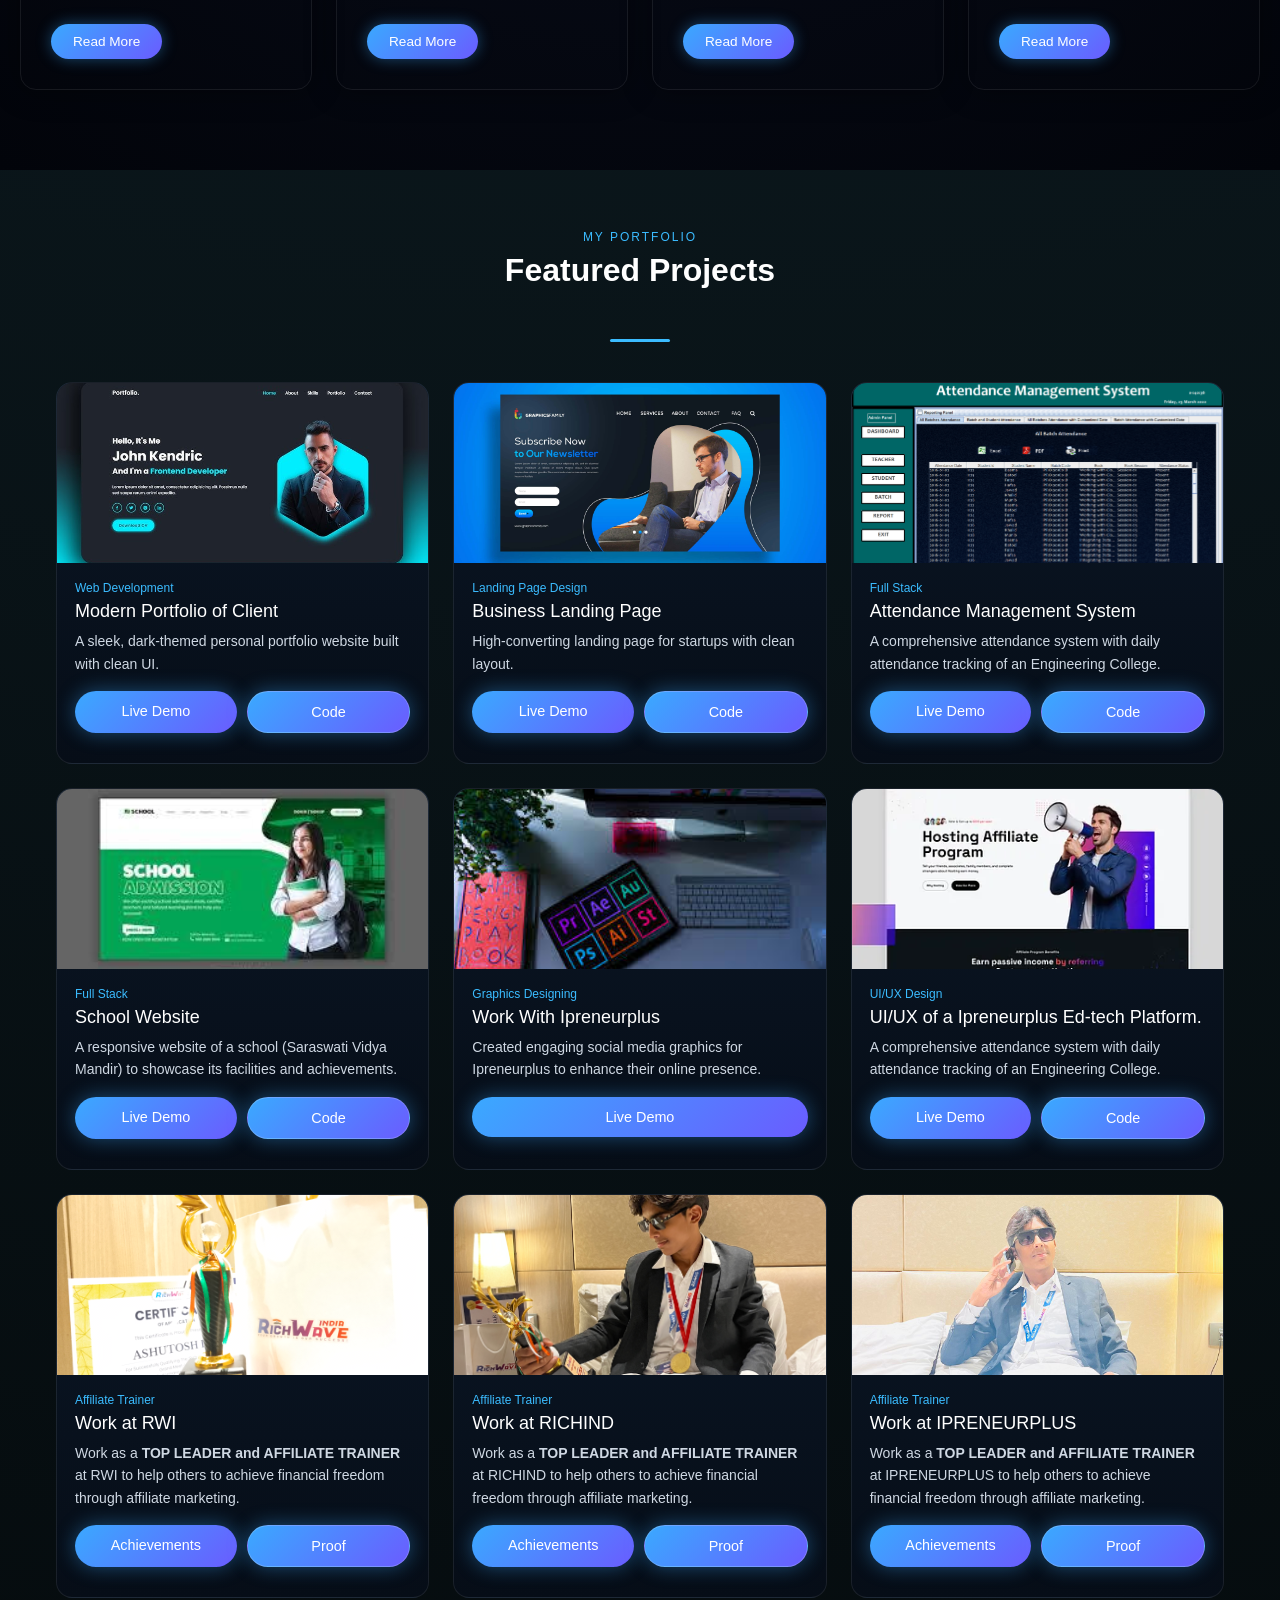
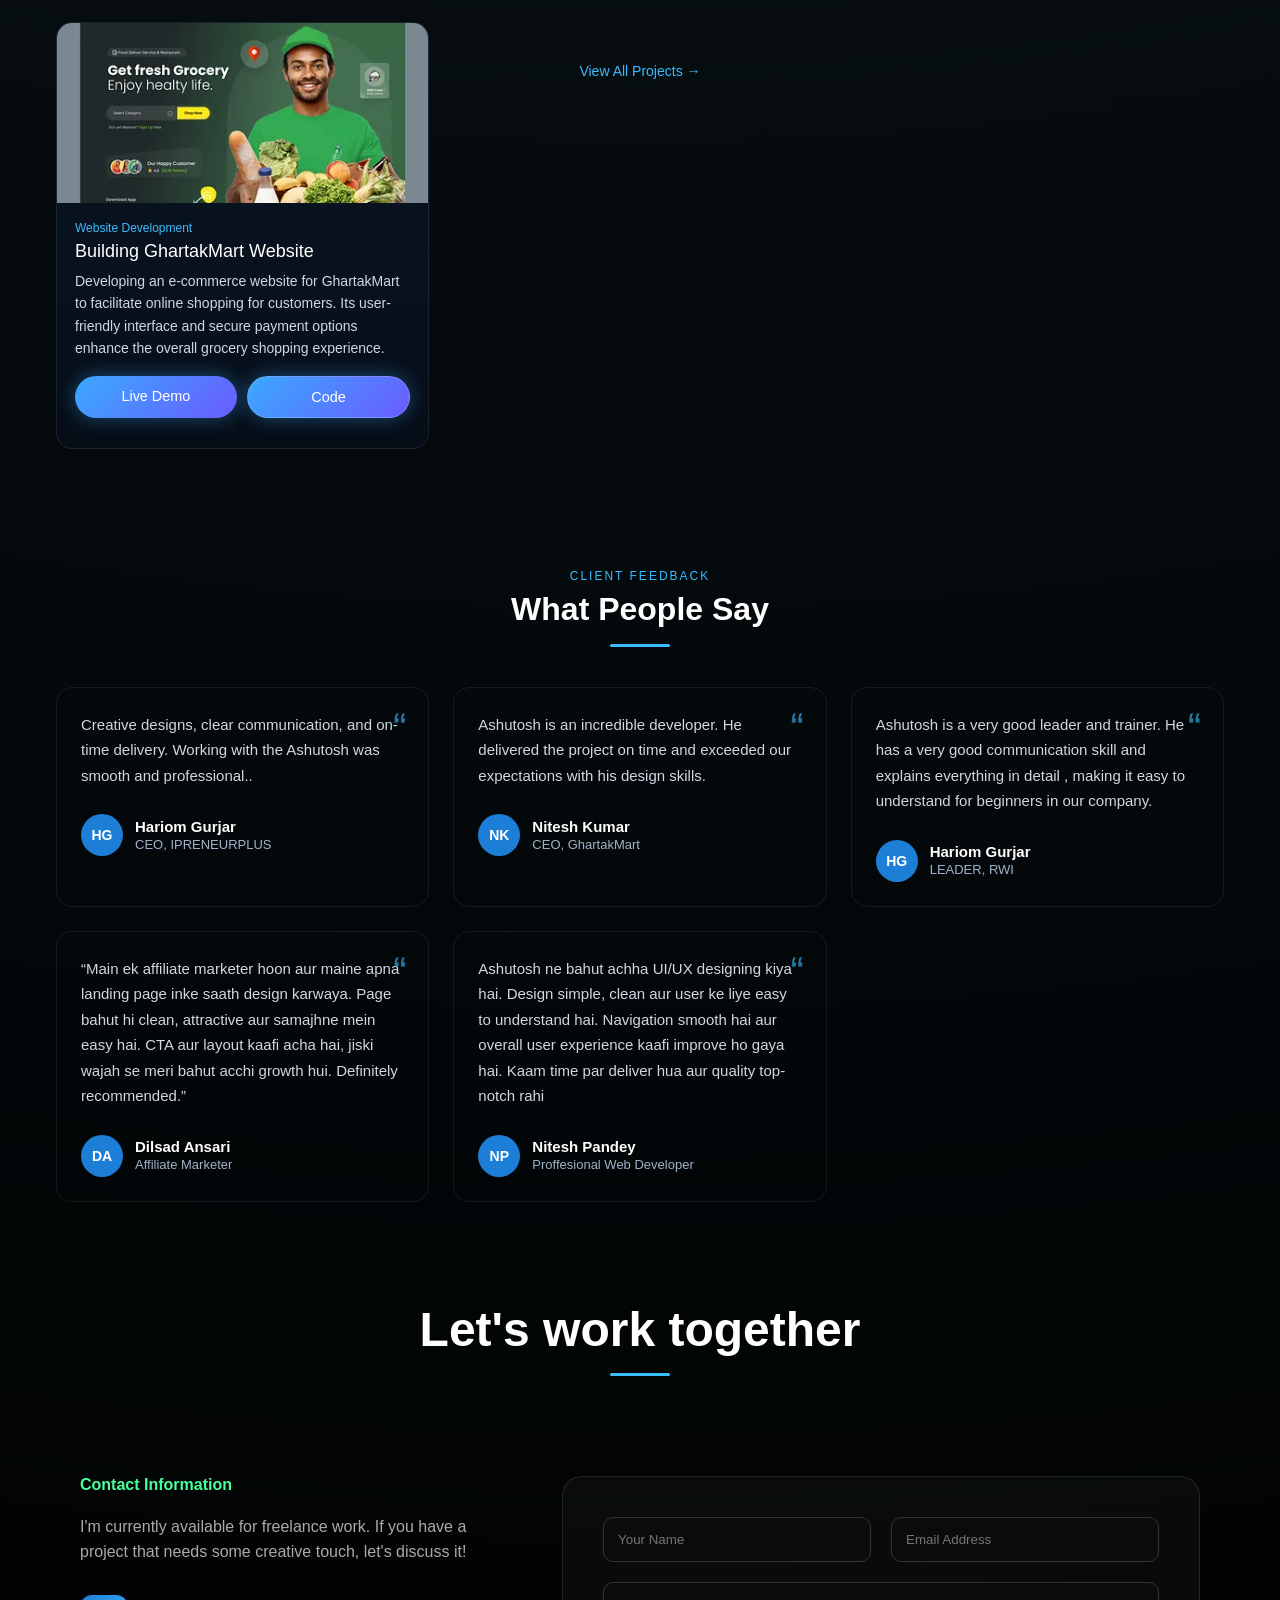
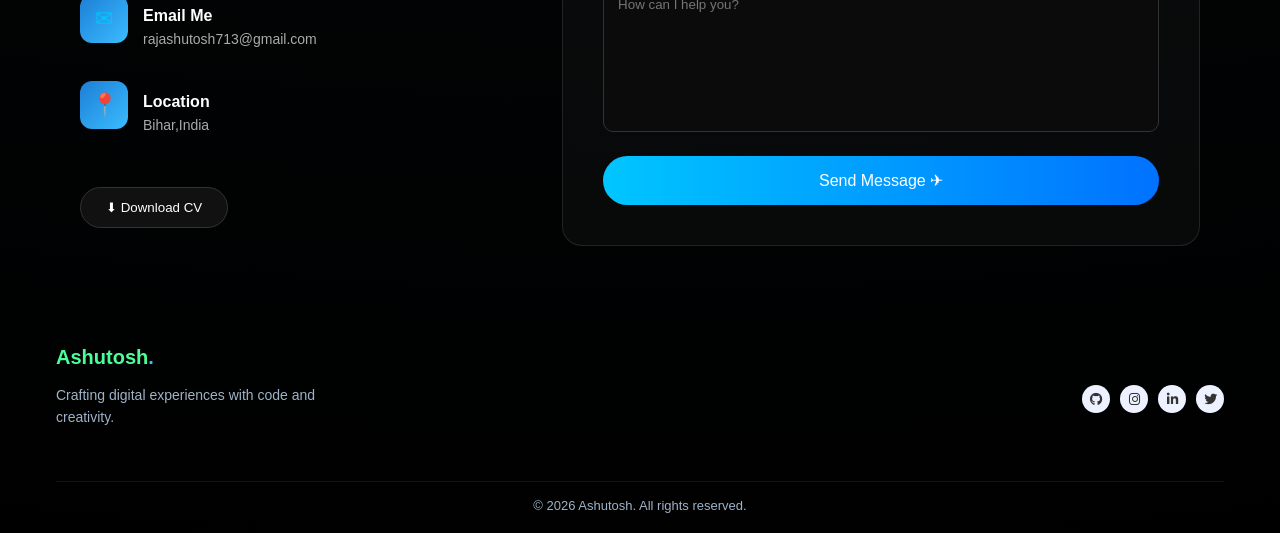
==== commit 6b876271: "Add files via upload" ====
--- a/index.html
+++ b/index.html
@@ -1,539 +1,539 @@
-<!DOCTYPE html>
-<html lang="en">
-<head>
-  <meta charset="UTF-8">
-  <title>Ashutosh || Portfolio</title>
-  <meta name="viewport" content="width=device-width, initial-scale=1.0">
-  <link rel="stylesheet" href="styless.css">
-  <link
-    rel="stylesheet"
-    href="https://cdnjs.cloudflare.com/ajax/libs/font-awesome/6.5.1/css/all.min.css"
-    integrity="sha512-DTOQO9RWCH3ppGqcWaEA1BIZOC6xxalwEsw9c2QQeAIftl+Vegovlnee1c9QX4TctnWMn13TZye+giMm8e2LwA=="
-    crossorigin="anonymous"
-    referrerpolicy="no-referrer"
-  />
-</head>
-<body>
-
-  <!-- Navbar -->
-  <nav class="navbar">
-  <div class="logo">Ashutosh<span>.</span></div>
-
-  <!-- Hamburger Checkbox -->
-  <input type="checkbox" id="menu-toggle">
-  <label for="menu-toggle" class="hamburger">
-    <span></span>
-    <span></span>
-    <span></span>
-  </label>
-
-  <ul class="nav-links">
-    <a href="#home"><li>Home</li></a>
-    <a href="#services"><li>Services</li></a>
-    <a href="#projects"><li>Projects</li></a>
-    <a href="#testimonials"><li>Reviews</li></a>
-    <a href="#contact"><li>Contact</li></a>
-  </ul>
-
-  <a href="https://alvo.chat/74Aw" target="_blank"><button class="talk-btn">Let's Talk</button></a>
-</nav>
-
-<!-- Home Section -->
-
-<div class="bg-animation">
-  <span></span>
-  <span></span>
-  <span></span>
-</div>
-
-
-<section class="hero" id="home">
-
-
-  
-
-    <!-- Avatar -->
-    <div class="avatar-wrapper">
-      <div class="avatar-ring">
-        <img src="IMG_20251217_074245_719-artguru-removebg-preview (3).png" alt="Ashutosh Raj">
-      </div>
-    </div>
-
-    
-
-
-  <div class="hero-text">
-  <div class="welcome">🚀 Welcome to my portfolio</div>
-
-  <h1>Hi, I’m <span>Ashutosh</span></h1>
-
-  <h2 class="dynamic-title">
-    <span class="static-text">I am a </span>
-    <span class="dynamic-text"></span>
-  </h2>
-
-  <p>
-    I craft beautiful, pixel-perfect digital experiences.
-    Specialized in building responsive websites and modern
-    user interfaces that leave a lasting impression.
-  </p>
-
-  <a href="#projects" class="btn btn-primary">View Work →</a>
-  <a href="https://alvo.chat/74Aw" class="btn btn-primary" target="_blank">
-    Contact Me ✉
-  </a>
-
-  <div class="social-icons">
-    <a href="#"><i class="fab fa-github"></i></a>
-    <a href="#"><i class="fab fa-instagram"></i></a>
-    <a href="#"><i class="fab fa-linkedin-in"></i></a>
-    <a href="#"><i class="fab fa-twitter"></i></a>
-  </div>
-</div>
-
-
-
-</section>
-
-<!-- Services Section -->
-
-<div class="bg-animation">
-  <span></span>
-  <span></span>
-  <span></span>
-</div>
-
-
-<section class="services" id="services">
-  <div class="tag">WHAT I DO</div>
-  <div class="title">My Services</div>
-  <div class="line"></div>
-
-  <div class="service-grid">
-
-    <div class="service-card">
-      <div class="icon">🎨</div>
-      <h3>Landing Page Designer</h3>
-      <p>
-        Attractive. High-Converting Landing Pages
-        tailored to your business needs.
-      </p>
-      <a href="readmore.html" class="read-btn">Read More</a>
-    </div>
-
-    <div class="service-card">
-      <div class="icon">&lt;/&gt;</div>
-      <h3>Website Developer</h3>
-      <p>
-        Building responsive, fast and interactive websites using modern
-        technologies.
-      </p>
-      <a href="readmore.html" class="read-btn">Read More</a>
-    </div>
-
-    <div class="service-card">
-      <div class="icon">✏️</div>
-      <h3>Graphic Designer</h3>
-      <p>
-        Designing creative logos, banners and marketing materials that stand
-        out.
-      </p>
-      <a href="readmore.html" class="read-btn">Read More</a>
-    </div>
-
-     
-
-    <div class="service-card">
-      <div class="icon">&lt;/&gt;</div>
-      <h3>Application Developer</h3>
-      <p>
-        Developing user-friendly mobile and web applications to solve real-world
-        problems.
-      </p>
-      <a href="readmore.html" class="read-btn">Read More</a>
-    </div>
-
-    <div class="service-card">
-      <div class="icon">🖥️</div>
-      <h3>UI/UX Designer</h3>
-      <p>
-        Improving user experience and interface design to boost engagement and
-        conversions.
-      </p>
-      <a href="readmore.html" class="read-btn">Read More</a>
-    </div>
-
-    <div class="service-card">
-      <div class="icon">✏️</div>
-      <h3>Affiliate Trainer</h3>
-      <p>
-        Teaching affiliate marketing strategies to help you earn actve and passive
-        income online.
-      </p>
-      <a href="readmore.html" class="read-btn">Read More</a>
-    </div>
-
-    <div class="service-card">
-      <div class="icon">✏️</div>
-      <h3>Meta Ads Expert</h3>
-      <p>
-        Creating and managing effective ad campaigns on platforms like Google
-        and Facebook.
-      </p>
-      <a href="readmore.html" class="read-btn">Read More</a>
-    </div>
-
-    <div class="service-card">
-      <div class="icon">✏️</div>
-      <h3>Influencer Manager</h3>
-      <p>
-        Helping brands connect with the right influencers to boost their
-        marketing efforts.
-      </p>
-      <a href="readmore.html" class="read-btn">Read More</a>
-    </div>
-
-  </div>
-</section>
-
-<!-- Projects Section -->
-
-<section class="projects" id="projects">
-  <div class="section-tag">MY PORTFOLIO</div>
-  <div class="section-title">Featured Projects</div>
-  <div class="underline"></div>
-
-  <div class="project-grid">
-
-    <div class="project-card">
- 
-
-<!-- CONTENT -->
-
-  <div class="project-image img1"></div>
-      <div class="project-content">
-        <div class="project-tag">Web Development</div>
-        <div class="project-title">Modern Portfolio of Client</div>
-        <div class="project-desc">
-          A sleek, dark-themed personal portfolio website built with clean UI.
-        </div>
-        <div class="project-buttons">
-          <a href="projectstemp.html" class="btn btn-demo" target="_blank">Live Demo</a>
-          <a href="codetemp.html" target="_blank" class="btn btn-code">Code</a>
-        </div>
-      </div>
-    </div>
-
-    <div class="project-card">
-      <div class="project-image img2"></div>
-      <div class="project-content">
-        <div class="project-tag">Landing Page Design</div>
-        <div class="project-title">Business Landing Page</div>
-        <div class="project-desc">
-          High-converting landing page for startups with clean layout.
-        </div>
-        <div class="project-buttons">
-          <a href="projectstemp.html" class="btn btn-demo" target="_blank">Live Demo</a>
-          <a href="codetemp.html" target="_blank" class="btn btn-code">Code</a>
-        </div>
-      </div>
-    </div>
-
-    <div class="project-card">
-      <div class="project-image img3"></div>
-      <div class="project-content">
-        <div class="project-tag">Full Stack</div>
-        <div class="project-title">Attendance Management System  </div>
-        <div class="project-desc">
-          A comprehensive attendance system with daily attendance tracking of an Engineering College.
-        </div>
-        <div class="project-buttons">
-          <a href="projectstemp.html" class="btn btn-demo" target="_blank">Live Demo</a>
-          <a href="codetemp.html" target="_blank" class="btn btn-code">Code</a>
-        </div>
-      </div>
-    </div>
-
-    <div class="project-card">
-      <div class="project-image img4"></div>
-      <div class="project-content">
-        <div class="project-tag">Full Stack</div>
-        <div class="project-title">School Website </div>
-        <div class="project-desc">
-          A responsive website of a school (Saraswati Vidya Mandir) to showcase its facilities and achievements.
-        </div>
-        <div class="project-buttons">
-          <a href="projectstemp.html" class="btn btn-demo" target="_blank">Live Demo</a>
-          <a href="codetemp.html" target="_blank" class="btn btn-code">Code</a>
-        </div>
-      </div>
-    </div>
-
-    <div class="project-card">
-      <div class="project-image img5"></div>
-      <div class="project-content">
-        <div class="project-tag">Graphics Designing</div>
-        <div class="project-title">Work With Ipreneurplus</div>
-        <div class="project-desc">
-          Created engaging social media graphics for Ipreneurplus to enhance their online presence.
-        </div>
-        <div class="project-buttons">
-          <a href="projectstemp.html" class="btn btn-demo" target="_blank">Live Demo</a>
-          <!-- <a href="codetemp.html" target="_blank" class="btn btn-code">Code</a> -->
-        </div>
-      </div>
-    </div>
-
-    <div class="project-card">
-      <div class="project-image img6"></div>
-      <div class="project-content">
-        <div class="project-tag">UI/UX Design</div>
-        <div class="project-title">UI/UX of a Ipreneurplus Ed-tech Platform.</div>
-        <div class="project-desc">
-          A comprehensive attendance system with daily attendance tracking of an Engineering College.
-        </div>
-        <div class="project-buttons">
-          <a href="projectstemp.html" class="btn btn-demo" target="_blank">Live Demo</a>
-          <a href="codetemp.html" target="_blank" class="btn btn-code">Code</a>
-        </div>
-      </div>
-    </div>
-
-    <div class="project-card">
-      <div class="project-image img7"></div>
-      <div class="project-content">
-        <div class="project-tag">Affiliate Trainer</div>
-        <div class="project-title">Work at RWI</div>
-        <div class="project-desc">
-          Work as a <strong>TOP LEADER and AFFILIATE TRAINER</strong> at RWI to help others to achieve financial freedom through affiliate marketing.
-        </div>
-        <div class="project-buttons">
-          <a href="achievements.html" class="btn btn-demo" target="_blank">Achievements</a>
-          <a href="proof.html" target="_blank" class="btn btn-code">Proof</a>
-        </div>
-      </div>
-    </div>
-
-    <div class="project-card">
-      <div class="project-image img8"></div>
-      <div class="project-content">
-        <div class="project-tag">Affiliate Trainer</div>
-        <div class="project-title">Work at RICHIND</div>
-        <div class="project-desc">
-          Work as a <strong>TOP LEADER and AFFILIATE TRAINER</strong> at RICHIND to help others to achieve financial freedom through affiliate marketing.
-        </div>
-        <div class="project-buttons">
-          <a href="achievements.html" class="btn btn-demo" target="_blank">Achievements</a>
-          <a href="proof.html" target="_blank" class="btn btn-code">Proof</a>
-        </div>
-      </div>
-    </div>
-
-    <div class="project-card">
-      <div class="project-image img9"></div>
-      <div class="project-content">
-        <div class="project-tag">Affiliate Trainer</div>
-        <div class="project-title">Work at IPRENEURPLUS</div>
-        <div class="project-desc">
-          Work as a <strong>TOP LEADER and AFFILIATE TRAINER</strong> at IPRENEURPLUS to help others to achieve financial freedom through affiliate marketing.
-        </div>
-        <div class="project-buttons">
-          <a href="achievements.html" class="btn btn-demo" target="_blank">Achievements</a>
-          <a href="proof.html" target="_blank" class="btn btn-code">Proof</a>
-        </div>
-      </div>
-    </div>
-
-    <div class="project-card">
-      <div class="project-image img10"></div>
-      <div class="project-content">
-        <div class="project-tag">Website Development</div>
-        <div class="project-title">Building GhartakMart Website</div>
-        <div class="project-desc">
-          Developing an e-commerce website for GhartakMart to facilitate online shopping for customers.
-          Its user-friendly interface and secure payment options enhance the overall grocery shopping experience.
-        </div>
-        <div class="project-buttons">
-          <a href="projectstemp.html" class="btn btn-demo" target="_blank">Live Demo</a>
-          <a href="codetemp.html" target="_blank" class="btn btn-code">Code</a>
-        </div>
-      </div>
-    </div>
-
-  
-
-  <div class="view-all">
-    <a href="viewall.html" target="_blank">View All Projects →</a>
-  </div>
-</section>
-
-<!-- testimonials -->
-
-
-<section class="feedback" id="testimonials">
-  <div class="tag">CLIENT FEEDBACK</div>
-  <div class="title">What People Say</div>
-  <div class="line"></div>
-
-  <div class="cards">
-
-    <div class="card">
-      <p>
-        Creative designs, clear communication, and on-time delivery. Working with the Ashutosh was smooth and professional..
-      </p>
-      <div class="profile">
-        <div class="avatar">HG</div>
-        <div>
-          <h4>Hariom Gurjar</h4>
-          <span>CEO, IPRENEURPLUS</span>
-        </div>
-      </div>
-    </div>
-
-    <div class="card">
-      <p>
-        Ashutosh is an incredible developer. He delivered the project on time
-        and exceeded our expectations with his design skills.
-      </p>
-      <div class="profile">
-        <div class="avatar">NK</div>
-        <div>
-          <h4>Nitesh Kumar</h4>
-          <span>CEO, GhartakMart</span>
-        </div>
-      </div>
-    </div>
-
-    <div class="card">
-      <p>
-        Ashutosh is a very good leader and trainer. He has a very good communication skill and explains everything in detail , making it easy to understand for beginners in our company.
-      </p>
-      <div class="profile">
-        <div class="avatar">HG</div>
-        <div>
-          <h4>Hariom Gurjar</h4>
-          <span>LEADER, RWI</span>
-        </div>
-      </div>
-    </div>
-
-
-    <div class="card">
-      <p>
-        “Main ek affiliate marketer hoon aur maine apna landing page inke saath design karwaya. Page bahut hi clean, attractive aur samajhne mein easy hai. CTA aur layout kaafi acha hai, jiski wajah se meri bahut acchi growth hui. Definitely recommended.”
-      </p>
-      <div class="profile">
-        <div class="avatar">DA</div>
-        <div>
-          <h4>Dilsad Ansari</h4>
-          <span>Affiliate Marketer</span>
-        </div>
-      </div>
-    </div>
-
-    <div class="card">
-      <p>
-        Ashutosh ne bahut achha UI/UX designing kiya hai. Design simple, clean aur user ke liye easy to understand hai. Navigation smooth hai aur overall user experience kaafi improve ho gaya hai. Kaam time par deliver hua aur quality top-notch rahi
-      </p>
-      <div class="profile">
-        <div class="avatar">NP</div>
-        <div>
-          <h4>Nitesh Pandey</h4>
-          <span>Proffesional Web Developer</span>
-        </div>
-      </div>
-    </div>
-
-  </div>
-</section>
-
-
-  <!-- Heading -->
-  <section class="heading" id="contact">
-    <h1>Let's work together</h1>
-    <div class="line"></div>
-  </section>
-
-  <!-- Contact Section -->
-  <section class="contact">
-    <!-- Left -->
-    <div class="contact-left">
-      <h2>Contact Information</h2>
-      <p>
-        I'm currently available for freelance work.  
-        If you have a project that needs some creative touch, let's discuss it!
-      </p>
-
-      <div class="info">
-        <div class="icon">✉</div>
-        <div>
-          <h4>Email Me</h4>
-          <a href="mailto:rajashutosh713@gmail.com"><span>rajashutosh713@gmail.com</span></a>
-        </div>
-      </div>
-
-      <!-- <div class="info">
-        <div class="icon">📍</div>
-        <div>
-          <h4>Contacts</h4>
-          <span>+91 7061568662</span>
-        </div> -->
-
-      <div class="info">
-        <div class="icon">📍</div>
-        <div>
-          <h4>Location</h4>
-          <span>Bihar,India</span>
-        </div>
-      </div>
-
-      <a href="path/to/your/cv.pdf" download><button class="cv-btn">⬇ Download CV</button></a>
-    </div>
-
-    <!-- Right -->
-    <div class="contact-right">
-      <form id="contactForm">
-  <div class="row">
-    <input type="text" name="name" placeholder="Your Name" required>
-    <input type="email" name="email" placeholder="Email Address" required>
-  </div>
-
-  <textarea name="message" placeholder="How can I help you?" required></textarea>
-
-  <button type="submit" class="send-btn">
-    Send Message ✈
-  </button>
-</form>
-
-    </div>
-  </section>
-
-  <!-- Footer -->
-
-
-<footer>
-  <div class="footer-top">
-    <div class="brand">
-      <h2>Ashutosh<span>.</span></h2>
-      <p>Crafting digital experiences with code and creativity.</p>
-    </div>
-
-    <div class="social-icons">
-  <a href="#"><i class="fab fa-github"></i></a>
-  <a href="#"><i class="fab fa-instagram"></i></a>
-  <a href="#"><i class="fab fa-linkedin-in"></i></a>
-  <a href="#"><i class="fab fa-twitter"></i></a>
-</div>
-  </div>
-
-  <div class="divider"></div>
-
-  <div class="footer-bottom">
-    © 2026 Ashutosh. All rights reserved.
-  </div>
-</footer>
-
-<script src="script.js"></script>
-
-</body>
-</html>
+<!DOCTYPE html>
+<html lang="en">
+<head>
+  <meta charset="UTF-8">
+  <title>Ashutosh || Portfolio</title>
+  <meta name="viewport" content="width=device-width, initial-scale=1.0">
+  <link rel="stylesheet" href="styless.css">
+  <link
+    rel="stylesheet"
+    href="https://cdnjs.cloudflare.com/ajax/libs/font-awesome/6.5.1/css/all.min.css"
+    integrity="sha512-DTOQO9RWCH3ppGqcWaEA1BIZOC6xxalwEsw9c2QQeAIftl+Vegovlnee1c9QX4TctnWMn13TZye+giMm8e2LwA=="
+    crossorigin="anonymous"
+    referrerpolicy="no-referrer"
+  />
+</head>
+<body>
+
+  <!-- Navbar -->
+  <nav class="navbar">
+  <div class="logo">Ashutosh<span>.</span></div>
+
+  <!-- Hamburger Checkbox -->
+  <input type="checkbox" id="menu-toggle">
+  <label for="menu-toggle" class="hamburger">
+    <span></span>
+    <span></span>
+    <span></span>
+  </label>
+
+  <ul class="nav-links">
+    <a href="#home"><li>Home</li></a>
+    <a href="#services"><li>Services</li></a>
+    <a href="#projects"><li>Projects</li></a>
+    <a href="#testimonials"><li>Reviews</li></a>
+    <a href="#contact"><li>Contact</li></a>
+  </ul>
+
+  <a href="https://alvo.chat/74Aw" target="_blank"><button class="talk-btn">Let's Talk</button></a>
+</nav>
+
+<!-- Home Section -->
+
+<div class="bg-animation">
+  <span></span>
+  <span></span>
+  <span></span>
+</div>
+
+
+<section class="hero" id="home">
+
+
+  
+
+    <!-- Avatar -->
+    <div class="avatar-wrapper">
+      <div class="avatar-ring">
+        <img src="passportmy.jpeg" alt="Ashutosh Raj">
+      </div>
+    </div>
+
+    
+
+
+  <div class="hero-text">
+  <div class="welcome">🚀 Welcome to my portfolio</div>
+
+  <h1>Hi, I’m <span>Ashutosh</span></h1>
+
+  <h2 class="dynamic-title">
+    <span class="static-text">I am a </span>
+    <span class="dynamic-text"></span>
+  </h2>
+
+  <p>
+    I craft beautiful, pixel-perfect digital experiences.
+    Specialized in building responsive websites and modern
+    user interfaces that leave a lasting impression.
+  </p>
+
+  <a href="#projects" class="btn btn-primary">View Work →</a>
+  <a href="https://alvo.chat/74Aw" class="btn btn-primary" target="_blank">
+    Contact Me ✉
+  </a>
+
+  <div class="social-icons">
+    <a href="#"><i class="fab fa-github"></i></a>
+    <a href="#"><i class="fab fa-instagram"></i></a>
+    <a href="#"><i class="fab fa-linkedin-in"></i></a>
+    <a href="#"><i class="fab fa-twitter"></i></a>
+  </div>
+</div>
+
+
+
+</section>
+
+<!-- Services Section -->
+
+<div class="bg-animation">
+  <span></span>
+  <span></span>
+  <span></span>
+</div>
+
+
+<section class="services" id="services">
+  <div class="tag">WHAT I DO</div>
+  <div class="title">My Services</div>
+  <div class="line"></div>
+
+  <div class="service-grid">
+
+    <div class="service-card">
+      <div class="icon">🎨</div>
+      <h3>Landing Page Designer</h3>
+      <p>
+        Attractive. High-Converting Landing Pages
+        tailored to your business needs.
+      </p>
+      <a href="readmore.html" class="read-btn">Read More</a>
+    </div>
+
+    <div class="service-card">
+      <div class="icon">&lt;/&gt;</div>
+      <h3>Website Developer</h3>
+      <p>
+        Building responsive, fast and interactive websites using modern
+        technologies.
+      </p>
+      <a href="readmore.html" class="read-btn">Read More</a>
+    </div>
+
+    <div class="service-card">
+      <div class="icon">✏️</div>
+      <h3>Graphic Designer</h3>
+      <p>
+        Designing creative logos, banners and marketing materials that stand
+        out.
+      </p>
+      <a href="readmore.html" class="read-btn">Read More</a>
+    </div>
+
+     
+
+    <div class="service-card">
+      <div class="icon">&lt;/&gt;</div>
+      <h3>Application Developer</h3>
+      <p>
+        Developing user-friendly mobile and web applications to solve real-world
+        problems.
+      </p>
+      <a href="readmore.html" class="read-btn">Read More</a>
+    </div>
+
+    <div class="service-card">
+      <div class="icon">🖥️</div>
+      <h3>UI/UX Designer</h3>
+      <p>
+        Improving user experience and interface design to boost engagement and
+        conversions.
+      </p>
+      <a href="readmore.html" class="read-btn">Read More</a>
+    </div>
+
+    <div class="service-card">
+      <div class="icon">✏️</div>
+      <h3>Affiliate Trainer</h3>
+      <p>
+        Teaching affiliate marketing strategies to help you earn actve and passive
+        income online.
+      </p>
+      <a href="readmore.html" class="read-btn">Read More</a>
+    </div>
+
+    <div class="service-card">
+      <div class="icon">✏️</div>
+      <h3>Meta Ads Expert</h3>
+      <p>
+        Creating and managing effective ad campaigns on platforms like Google
+        and Facebook.
+      </p>
+      <a href="readmore.html" class="read-btn">Read More</a>
+    </div>
+
+    <div class="service-card">
+      <div class="icon">✏️</div>
+      <h3>Influencer Manager</h3>
+      <p>
+        Helping brands connect with the right influencers to boost their
+        marketing efforts.
+      </p>
+      <a href="readmore.html" class="read-btn">Read More</a>
+    </div>
+
+  </div>
+</section>
+
+<!-- Projects Section -->
+
+<section class="projects" id="projects">
+  <div class="section-tag">MY PORTFOLIO</div>
+  <div class="section-title">Featured Projects</div>
+  <div class="underline"></div>
+
+  <div class="project-grid">
+
+    <div class="project-card">
+ 
+
+<!-- CONTENT -->
+
+  <div class="project-image img1"></div>
+      <div class="project-content">
+        <div class="project-tag">Web Development</div>
+        <div class="project-title">Modern Portfolio of Client</div>
+        <div class="project-desc">
+          A sleek, dark-themed personal portfolio website built with clean UI.
+        </div>
+        <div class="project-buttons">
+          <a href="projectstemp.html" class="btn btn-demo" target="_blank">Live Demo</a>
+          <a href="codetemp.html" target="_blank" class="btn btn-code">Code</a>
+        </div>
+      </div>
+    </div>
+
+    <div class="project-card">
+      <div class="project-image img2"></div>
+      <div class="project-content">
+        <div class="project-tag">Landing Page Design</div>
+        <div class="project-title">Business Landing Page</div>
+        <div class="project-desc">
+          High-converting landing page for startups with clean layout.
+        </div>
+        <div class="project-buttons">
+          <a href="projectstemp.html" class="btn btn-demo" target="_blank">Live Demo</a>
+          <a href="codetemp.html" target="_blank" class="btn btn-code">Code</a>
+        </div>
+      </div>
+    </div>
+
+    <div class="project-card">
+      <div class="project-image img3"></div>
+      <div class="project-content">
+        <div class="project-tag">Full Stack</div>
+        <div class="project-title">Attendance Management System  </div>
+        <div class="project-desc">
+          A comprehensive attendance system with daily attendance tracking of an Engineering College.
+        </div>
+        <div class="project-buttons">
+          <a href="projectstemp.html" class="btn btn-demo" target="_blank">Live Demo</a>
+          <a href="codetemp.html" target="_blank" class="btn btn-code">Code</a>
+        </div>
+      </div>
+    </div>
+
+    <div class="project-card">
+      <div class="project-image img4"></div>
+      <div class="project-content">
+        <div class="project-tag">Full Stack</div>
+        <div class="project-title">School Website </div>
+        <div class="project-desc">
+          A responsive website of a school (Saraswati Vidya Mandir) to showcase its facilities and achievements.
+        </div>
+        <div class="project-buttons">
+          <a href="projectstemp.html" class="btn btn-demo" target="_blank">Live Demo</a>
+          <a href="codetemp.html" target="_blank" class="btn btn-code">Code</a>
+        </div>
+      </div>
+    </div>
+
+    <div class="project-card">
+      <div class="project-image img5"></div>
+      <div class="project-content">
+        <div class="project-tag">Graphics Designing</div>
+        <div class="project-title">Work With Ipreneurplus</div>
+        <div class="project-desc">
+          Created engaging social media graphics for Ipreneurplus to enhance their online presence.
+        </div>
+        <div class="project-buttons">
+          <a href="projectstemp.html" class="btn btn-demo" target="_blank">Live Demo</a>
+          <!-- <a href="codetemp.html" target="_blank" class="btn btn-code">Code</a> -->
+        </div>
+      </div>
+    </div>
+
+    <div class="project-card">
+      <div class="project-image img6"></div>
+      <div class="project-content">
+        <div class="project-tag">UI/UX Design</div>
+        <div class="project-title">UI/UX of a Ipreneurplus Ed-tech Platform.</div>
+        <div class="project-desc">
+          A comprehensive attendance system with daily attendance tracking of an Engineering College.
+        </div>
+        <div class="project-buttons">
+          <a href="projectstemp.html" class="btn btn-demo" target="_blank">Live Demo</a>
+          <a href="codetemp.html" target="_blank" class="btn btn-code">Code</a>
+        </div>
+      </div>
+    </div>
+
+    <div class="project-card">
+      <div class="project-image img7"></div>
+      <div class="project-content">
+        <div class="project-tag">Affiliate Trainer</div>
+        <div class="project-title">Work at RWI</div>
+        <div class="project-desc">
+          Work as a <strong>TOP LEADER and AFFILIATE TRAINER</strong> at RWI to help others to achieve financial freedom through affiliate marketing.
+        </div>
+        <div class="project-buttons">
+          <a href="achievements.html" class="btn btn-demo" target="_blank">Achievements</a>
+          <a href="proof.html" target="_blank" class="btn btn-code">Proof</a>
+        </div>
+      </div>
+    </div>
+
+    <div class="project-card">
+      <div class="project-image img8"></div>
+      <div class="project-content">
+        <div class="project-tag">Affiliate Trainer</div>
+        <div class="project-title">Work at RICHIND</div>
+        <div class="project-desc">
+          Work as a <strong>TOP LEADER and AFFILIATE TRAINER</strong> at RICHIND to help others to achieve financial freedom through affiliate marketing.
+        </div>
+        <div class="project-buttons">
+          <a href="achievements.html" class="btn btn-demo" target="_blank">Achievements</a>
+          <a href="proof.html" target="_blank" class="btn btn-code">Proof</a>
+        </div>
+      </div>
+    </div>
+
+    <div class="project-card">
+      <div class="project-image img9"></div>
+      <div class="project-content">
+        <div class="project-tag">Affiliate Trainer</div>
+        <div class="project-title">Work at IPRENEURPLUS</div>
+        <div class="project-desc">
+          Work as a <strong>TOP LEADER and AFFILIATE TRAINER</strong> at IPRENEURPLUS to help others to achieve financial freedom through affiliate marketing.
+        </div>
+        <div class="project-buttons">
+          <a href="achievements.html" class="btn btn-demo" target="_blank">Achievements</a>
+          <a href="proof.html" target="_blank" class="btn btn-code">Proof</a>
+        </div>
+      </div>
+    </div>
+
+    <div class="project-card">
+      <div class="project-image img10"></div>
+      <div class="project-content">
+        <div class="project-tag">Website Development</div>
+        <div class="project-title">Building GhartakMart Website</div>
+        <div class="project-desc">
+          Developing an e-commerce website for GhartakMart to facilitate online shopping for customers.
+          Its user-friendly interface and secure payment options enhance the overall grocery shopping experience.
+        </div>
+        <div class="project-buttons">
+          <a href="projectstemp.html" class="btn btn-demo" target="_blank">Live Demo</a>
+          <a href="codetemp.html" target="_blank" class="btn btn-code">Code</a>
+        </div>
+      </div>
+    </div>
+
+  
+
+  <div class="view-all">
+    <a href="viewall.html" target="_blank">View All Projects →</a>
+  </div>
+</section>
+
+<!-- testimonials -->
+
+
+<section class="feedback" id="testimonials">
+  <div class="tag">CLIENT FEEDBACK</div>
+  <div class="title">What People Say</div>
+  <div class="line"></div>
+
+  <div class="cards">
+
+    <div class="card">
+      <p>
+        Creative designs, clear communication, and on-time delivery. Working with the Ashutosh was smooth and professional..
+      </p>
+      <div class="profile">
+        <div class="avatar">HG</div>
+        <div>
+          <h4>Hariom Gurjar</h4>
+          <span>CEO, IPRENEURPLUS</span>
+        </div>
+      </div>
+    </div>
+
+    <div class="card">
+      <p>
+        Ashutosh is an incredible developer. He delivered the project on time
+        and exceeded our expectations with his design skills.
+      </p>
+      <div class="profile">
+        <div class="avatar">NK</div>
+        <div>
+          <h4>Nitesh Kumar</h4>
+          <span>CEO, GhartakMart</span>
+        </div>
+      </div>
+    </div>
+
+    <div class="card">
+      <p>
+        Ashutosh is a very good leader and trainer. He has a very good communication skill and explains everything in detail , making it easy to understand for beginners in our company.
+      </p>
+      <div class="profile">
+        <div class="avatar">HG</div>
+        <div>
+          <h4>Hariom Gurjar</h4>
+          <span>LEADER, RWI</span>
+        </div>
+      </div>
+    </div>
+
+
+    <div class="card">
+      <p>
+        “Main ek affiliate marketer hoon aur maine apna landing page inke saath design karwaya. Page bahut hi clean, attractive aur samajhne mein easy hai. CTA aur layout kaafi acha hai, jiski wajah se meri bahut acchi growth hui. Definitely recommended.”
+      </p>
+      <div class="profile">
+        <div class="avatar">DA</div>
+        <div>
+          <h4>Dilsad Ansari</h4>
+          <span>Affiliate Marketer</span>
+        </div>
+      </div>
+    </div>
+
+    <div class="card">
+      <p>
+        Ashutosh ne bahut achha UI/UX designing kiya hai. Design simple, clean aur user ke liye easy to understand hai. Navigation smooth hai aur overall user experience kaafi improve ho gaya hai. Kaam time par deliver hua aur quality top-notch rahi
+      </p>
+      <div class="profile">
+        <div class="avatar">NP</div>
+        <div>
+          <h4>Nitesh Pandey</h4>
+          <span>Proffesional Web Developer</span>
+        </div>
+      </div>
+    </div>
+
+  </div>
+</section>
+
+
+  <!-- Heading -->
+  <section class="heading" id="contact">
+    <h1>Let's work together</h1>
+    <div class="line"></div>
+  </section>
+
+  <!-- Contact Section -->
+  <section class="contact">
+    <!-- Left -->
+    <div class="contact-left">
+      <h2>Contact Information</h2>
+      <p>
+        I'm currently available for freelance work.  
+        If you have a project that needs some creative touch, let's discuss it!
+      </p>
+
+      <div class="info">
+        <div class="icon">✉</div>
+        <div>
+          <h4>Email Me</h4>
+          <a href="mailto:rajashutosh713@gmail.com"><span>rajashutosh713@gmail.com</span></a>
+        </div>
+      </div>
+
+      <!-- <div class="info">
+        <div class="icon">📍</div>
+        <div>
+          <h4>Contacts</h4>
+          <span>+91 7061568662</span>
+        </div> -->
+
+      <div class="info">
+        <div class="icon">📍</div>
+        <div>
+          <h4>Location</h4>
+          <span>Bihar,India</span>
+        </div>
+      </div>
+
+      <a href="path/to/your/cv.pdf" download><button class="cv-btn">⬇ Download CV</button></a>
+    </div>
+
+    <!-- Right -->
+    <div class="contact-right">
+      <form id="contactForm">
+  <div class="row">
+    <input type="text" name="name" placeholder="Your Name" required>
+    <input type="email" name="email" placeholder="Email Address" required>
+  </div>
+
+  <textarea name="message" placeholder="How can I help you?" required></textarea>
+
+  <button type="submit" class="send-btn">
+    Send Message ✈
+  </button>
+</form>
+
+    </div>
+  </section>
+
+  <!-- Footer -->
+
+
+<footer>
+  <div class="footer-top">
+    <div class="brand">
+      <h2>Ashutosh<span>.</span></h2>
+      <p>Crafting digital experiences with code and creativity.</p>
+    </div>
+
+    <div class="social-icons">
+  <a href="#"><i class="fab fa-github"></i></a>
+  <a href="#"><i class="fab fa-instagram"></i></a>
+  <a href="#"><i class="fab fa-linkedin-in"></i></a>
+  <a href="#"><i class="fab fa-twitter"></i></a>
+</div>
+  </div>
+
+  <div class="divider"></div>
+
+  <div class="footer-bottom">
+    © 2026 Ashutosh. All rights reserved.
+  </div>
+</footer>
+
+<script src="script.js"></script>
+
+</body>
+</html>
--- a/styless.css
+++ b/styless.css
@@ -1,1626 +1,1727 @@
-* {
-  margin: 0;
-  padding: 0;
-  box-sizing: border-box;
-  font-family: "Segoe UI", sans-serif;
-}
-
-body {
-  background: radial-gradient(circle at top, #0f2027, #000);
-  color: #fff;
-}
-
-/* Navbar */
-.navbar {
-  display: flex;
-  justify-content: space-between;
-  align-items: center;
-  padding: 25px 80px;
-}
-
-.logo {
-  font-size: 24px;
-  font-weight: bold;
-}
-
-.logo span {
-  color: #00c6ff;
-}
-
-.nav-links {
-  display: flex;
-  gap: 30px;
-  list-style: none;
-  color: #aaa;
-}
-
-.nav-links li:hover {
-  color: #fff;
-  cursor: pointer;
-}
-
-.talk-btn {
-  background: linear-gradient(90deg, #00c6ff, #0072ff);
-  border: none;
-  padding: 10px 20px;
-  border-radius: 25px;
-  color: #fff;
-  cursor: pointer;
-}
-
-/* Heading */
-.heading {
-  text-align: center;
-  margin-top: 40px;
-}
-
-.heading h1 {
-  font-size: 48px;
-}
-
-.line {
-  width: 80px;
-  height: 4px;
-  background: #00c6ff;
-  margin: 15px auto;
-  border-radius: 5px;
-}
-
-/* Contact Section */
-.contact {
-  display: flex;
-  gap: 60px;
-  padding: 60px 80px;
-}
-
-.contact-left {
-  width: 40%;
-}
-
-.contact-left h2 {
-  margin-bottom: 20px;
-}
-
-.contact-left p {
-  color: #aaa;
-  margin-bottom: 30px;
-  line-height: 1.6;
-}
-
-.info {
-  display: flex;
-  gap: 15px;
-  margin-bottom: 20px;
-  align-items: center;
-}
-
-.icon {
-  background: #0a2a33;
-  padding: 12px;
-  border-radius: 10px;
-  color: #00c6ff;
-}
-
-.info h4 {
-  margin-bottom: 5px;
-}
-
-.info span {
-  color: #aaa;
-  font-size: 14px;
-}
-
-.cv-btn {
-  margin-top: 20px;
-  background: #111;
-  border: 1px solid #333;
-  color: #fff;
-  padding: 12px 25px;
-  border-radius: 30px;
-  cursor: pointer;
-}
-
-/* Right Form */
-.contact-right {
-  width: 60%;
-  background: rgba(255,255,255,0.03);
-  padding: 40px;
-  border-radius: 20px;
-  border: 1px solid rgba(255,255,255,0.1);
-}
-
-.row {
-  display: flex;
-  gap: 20px;
-}
-
-input, textarea {
-  width: 100%;
-  background: #0b0b0b;
-  border: 1px solid #333;
-  padding: 14px;
-  border-radius: 10px;
-  color: #fff;
-  margin-bottom: 20px;
-}
-
-textarea {
-  height: 150px;
-  resize: none;
-}
-
-.send-btn {
-  width: 100%;
-  padding: 15px;
-  border-radius: 30px;
-  border: none;
-  background: linear-gradient(90deg, #00c6ff, #0072ff);
-  color: #fff;
-  font-size: 16px;
-  cursor: pointer;
-}
-
-/* ============================= */
-/* MOBILE RESPONSIVE */
-/* ============================= */
-
-@media (max-width: 768px) {
-
-  /* Navbar */
-  .navbar {
-    flex-direction: column;
-    gap: 15px;
-    padding: 20px;
-  }
-
-  .nav-links {
-    flex-wrap: wrap;
-    justify-content: center;
-    gap: 15px;
-    font-size: 14px;
-  }
-
-  .talk-btn {
-    margin-top: 10px;
-  }
-
-  /* Heading */
-  .heading h1 {
-    font-size: 32px;
-  }
-
-  /* Contact Layout */
-  .contact {
-    flex-direction: column;
-    padding: 40px 20px;
-    gap: 40px;
-  }
-
-  .contact-left,
-  .contact-right {
-    width: 100%;
-  }
-
-  /* Contact Left */
-  .contact-left h2 {
-    font-size: 22px;
-  }
-
-  .contact-left p {
-    font-size: 14px;
-  }
-
-  /* Form */
-  .contact-right {
-    padding: 25px;
-  }
-
-  .row {
-    flex-direction: column;
-    gap: 0;
-  }
-
-  input,
-  textarea {
-    font-size: 14px;
-  }
-
-  .send-btn {
-    font-size: 15px;
-  }
-
-  /* Buttons */
-  .cv-btn {
-    width: 100%;
-    text-align: center;
-  }
-}
-
-#menu-toggle {
-  display: none;
-}
-
-.hamburger {
-  display: none;
-  flex-direction: column;
-  gap: 6px;
-  cursor: pointer;
-}
-
-.hamburger span {
-  width: 25px;
-  height: 3px;
-  background: #fff;
-  border-radius: 5px;
-}
-
-@media (max-width: 768px) {
-
-  .navbar {
-    flex-direction: row;
-    justify-content: space-between;
-  }
-
-  .hamburger {
-    display: flex;
-  }
-
-  .nav-links {
-    position: absolute;
-    top: 80px;
-    left: 0;
-    width: 100%;
-    background: #050b0f;
-    flex-direction: column;
-    align-items: center;
-    gap: 25px;
-    padding: 30px 0;
-    display: none;
-    border-top: 1px solid #111;
-  }
-
-  .talk-btn {
-    display: none;
-  }
-
-  /* Toggle menu */
-  #menu-toggle:checked ~ .nav-links {
-    display: flex;
-  }
-}
-
-
-    .testimonials {
-      padding: 60px 16px;
-      max-width: 1200px;
-      margin: auto;
-    }
-
-    .section-tag {
-      text-align: center;
-      color: #3bbcff;
-      font-size: 13px;
-      letter-spacing: 2px;
-      margin-bottom: 10px;
-    }
-
-    .section-title {
-      text-align: center;
-      font-size: 36px;
-      font-weight: bold;
-      margin-bottom: 14px;
-    }
-
-    .underline {
-      width: 60px;
-      height: 3px;
-      background: #3bbcff;
-      margin: 0 auto 50px;
-      border-radius: 10px;
-    }
-
-    .cards {
-      display: grid;
-      grid-template-columns: 1fr;
-      gap: 24px;
-    }
-
-    .card {
-      background: linear-gradient(180deg, #0b1726, #060d17);
-      border-radius: 16px;
-      padding: 26px;
-      border: 1px solid rgba(255,255,255,0.08);
-      position: relative;
-    }
-
-    .card::before {
-      content: "“";
-      position: absolute;
-      top: 18px;
-      right: 22px;
-      font-size: 40px;
-      color: #3bbcff;
-      opacity: 0.4;
-    }
-
-    .card p {
-      color: #cfd8e3;
-      font-size: 15px;
-      line-height: 1.7;
-      margin-bottom: 28px;
-    }
-
-    .profile {
-      display: flex;
-      align-items: center;
-      gap: 12px;
-    }
-
-    .avatar {
-      width: 42px;
-      height: 42px;
-      background: #1c7ed6;
-      border-radius: 50%;
-      display: flex;
-      align-items: center;
-      justify-content: center;
-      font-weight: bold;
-      font-size: 14px;
-    }
-
-    .profile h4 {
-      font-size: 15px;
-    }
-
-    .profile span {
-      font-size: 13px;
-      color: #9fb3c8;
-    }
-
-    /* Tablet */
-    @media (min-width: 600px) {
-      .cards {
-        grid-template-columns: repeat(2, 1fr);
-      }
-    }
-
-    /* Desktop */
-    @media (min-width: 992px) {
-      .cards {
-        grid-template-columns: repeat(3, 1fr);
-      }
-    }
-
-    
-    .projects {
-      padding: 60px 16px;
-      max-width: 1200px;
-      margin: auto;
-    }
-
-    .section-tag {
-      text-align: center;
-      color: #3bbcff;
-      font-size: 12px;
-      letter-spacing: 2px;
-      margin-bottom: 8px;
-    }
-
-    .section-title {
-      text-align: center;
-      font-size: 32px;
-      font-weight: bold;
-      margin-bottom: 12px;
-    }
-
-    .underline {
-      width: 60px;
-      height: 3px;
-      background: #3bbcff;
-      margin: 0 auto 40px;
-      border-radius: 10px;
-    }
-
-    .project-grid {
-      display: grid;
-      grid-template-columns: 1fr;
-      gap: 24px;
-    }
-
-    .project-card {
-      background: linear-gradient(180deg, #0b1726, #060d17);
-      border-radius: 16px;
-      overflow: hidden;
-      border: 1px solid rgba(255,255,255,0.08);
-      transition: transform 0.3s ease;
-    }
-
-    .project-card:hover {
-      transform: translateY(-6px);
-    }
-
-    .project-image {
-      height: 180px;
-      background-size: cover;
-      background-position: center;
-    }
-
-    .img1 { background-image: url("portphoto.jpg"); }
-    .img2 { background-image: url("Free-Modern-Landing-Page-Template.jpg"); }
-    .img3 { background-image: url("Attendance-Management-System-Project-In-Java-Reports.png"); }
-    .img4 { background-image: url("ssschol.jpg"); }
-    .img5 { background-image: url("gdes.jpg"); }
-    .img6 { background-image: url("aff.webp"); }
-    .img7 { background-image: url("IMG_20250926_192424.jpg"); }
-    .img8 { background-image: url("IMG_1209.JPG"); }
-    .img9 { background-image: url("IMG-20250927-WA0124.jpg"); }
-    .img10 { background-image: url("gtm.webp"); }
-
-    .project-content {
-      padding: 18px;
-    }
-
-    .project-tag {
-      color: #3bbcff;
-      font-size: 12px;
-      margin-bottom: 6px;
-    }
-
-    .project-title {
-      font-size: 18px;
-      margin-bottom: 8px;
-    }
-
-    .project-desc {
-      font-size: 14px;
-      color: #cfd8e3;
-      line-height: 1.6;
-      margin-bottom: 16px;
-    }
-
-    .project-buttons {
-      display: flex;
-      gap: 10px;
-    }
-
-    .btn {
-      flex: 1;
-      padding: 10px;
-      border-radius: 8px;
-      font-size: 14px;
-      text-align: center;
-      text-decoration: none;
-      font-weight: bold;
-    }
-
-    .btn-demo {
-      background: #1c7ed6;
-      color: #fff;
-    }
-
-    .btn-code {
-      border: 1px solid rgba(255,255,255,0.2);
-      color: #fff;
-    }
-
-    .view-all {
-      margin-top: 40px;
-      text-align: center;
-    }
-
-    .view-all a {
-      color: #3bbcff;
-      text-decoration: none;
-      font-size: 14px;
-    }
-
-    /* Tablet */
-    @media (min-width: 600px) {
-      .project-grid {
-        grid-template-columns: repeat(2, 1fr);
-      }
-    }
-
-    /* Desktop */
-    @media (min-width: 992px) {
-      .project-grid {
-        grid-template-columns: repeat(3, 1fr);
-      }
-    }
-
-
-/* Section */
-.services{
-  padding:60px 16px;
-  max-width:1200px;
-  margin:auto;
-}
-
-/* Heading */
-.tag{
-  text-align:center;
-  color:#3bbcff;
-  font-size:12px;
-  letter-spacing:2px;
-  margin-bottom:8px;
-}
-
-.title{
-  text-align:center;
-  font-size:34px;
-  font-weight:700;
-}
-
-.line{
-  width:60px;
-  height:3px;
-  background:#3bbcff;
-  margin:16px auto 40px;
-  border-radius:10px;
-}
-
-/* Grid (Mobile First) */
-.service-grid{
-  display:grid;
-  grid-template-columns:1fr;
-  gap:24px;
-}
-
-/* Card */
-.service-card{
-  /* background: linear-gradient(180deg, #0b1726, #060d17); */
-  border-radius:16px;
-  padding:28px;
-  border:1px solid rgba(255,255,255,0.08);
-  transition: transform .3s ease, border .3s ease;
-}
-
-.service-card:hover{
-  transform: translateY(-6px);
-  border-color: rgba(59,188,255,0.4);
-}
-
-/* Icon */
-.icon{
-  width:48px;
-  height:48px;
-  background: linear-gradient(135deg,#1c7ed6,#3bbcff);
-  border-radius:12px;
-  display:flex;
-  align-items:center;
-  justify-content:center;
-  margin-bottom:18px;
-  font-size:22px;
-}
-
-/* Text */
-.service-card h3{
-  font-size:18px;
-  margin-bottom:10px;
-}
-
-.service-card p{
-  font-size:14px;
-  line-height:1.7;
-  color:#cfd8e3;
-}
-
-/* Tablet */
-@media(min-width:600px){
-  .service-grid{
-    grid-template-columns:repeat(2,1fr);
-  }
-}
-
-/* Desktop */
-@media(min-width:992px){
-  .service-grid{
-    grid-template-columns:repeat(4,1fr);
-  }
-}
-
-
-/* HERO */
-.hero{
-  padding:50px 16px;
-  max-width:420px;
-  margin:auto;
-  text-align:center;
-}
-
-/* IMAGE */
-.avatar-wrap{
-  position:relative;
-  width:220px;
-  height:220px;
-  margin:0 auto 28px;
-}
-
-.ring{
-  position:absolute;
-  inset:-12px;
-  border-radius:50%;
-  border:2px solid rgba(59,188,255,0.3);
-}
-
-.ring.second{
-  inset:-26px;
-  border-color: rgba(59,188,255,0.15);
-}
-
-.avatar{
-  width:100%;
-  height:100%;
-  border-radius:50%;
-  overflow:hidden;
-  position:relative;
-  z-index:2;
-}
-
-.avatar img{
-  width:100%;
-  height:100%;
-  object-fit:cover;
-}
-
-/* ICON BADGES */
-.badge{
-  position:absolute;
-  width:36px;
-  height:36px;
-  background:#0b1726;
-  border:1px solid rgba(255,255,255,0.1);
-  border-radius:10px;
-  display:flex;
-  align-items:center;
-  justify-content:center;
-  font-size:16px;
-  z-index:3;
-}
-
-.badge.code{
-  top:10px;
-  right:-10px;
-}
-
-.badge.design{
-  bottom:10px;
-  left:-10px;
-}
-
-/* WELCOME TAG */
-.welcome{
-  display:inline-block;
-  background:#0b2a3d;
-  color:#3bbcff;
-  padding:6px 14px;
-  border-radius:20px;
-  font-size:13px;
-  margin-bottom:18px;
-}
-
-/* TEXT */
-.hero h1{
-  font-size:30px;
-  margin-bottom:6px;
-}
-
-.hero h1 span{
-  color:#3bbcff;
-}
-
-.hero h2{
-  font-size:16px;
-  color:#cfd8e3;
-  margin-bottom:16px;
-}
-
-.hero p{
-  font-size:14px;
-  line-height:1.7;
-  color:#9fb3c8;
-  margin-bottom:28px;
-}
-
-/* BUTTONS */
-.btn{
-  display:block;
-  width:100%;
-  padding:14px;
-  border-radius:10px;
-  text-decoration:none;
-  font-size:14px;
-  font-weight:bold;
-  margin-bottom:12px;
-}
-
-.btn-primary{
-  background: linear-gradient(135deg,#1c7ed6,#3bbcff);
-  color:#fff;
-}
-
-.btn-outline{
-  border:1px solid rgba(255,255,255,0.2);
-  color:#fff;
-}
-
-
-/* FOOTER */
-footer{
-  padding:40px 16px 20px;
-  max-width:1200px;
-  margin:auto;
-}
-
-/* TOP */
-.footer-top{
-  display:flex;
-  flex-direction:column;
-  gap:20px;
-}
-
-/* BRAND */
-.brand h2{
-  font-size:20px;
-  font-weight:700;
-}
-
-.brand h2 span{
-  color:#3bbcff;
-}
-
-.brand p{
-  font-size:14px;
-  color:#9fb3c8;
-  margin-top:6px;
-  max-width:280px;
-}
-
-/* SOCIAL */
-.social{
-  display:flex;
-  gap:14px;
-}
-
-.social a{
-  width:34px;
-  height:34px;
-  border-radius:8px;
-  background:#0b1726;
-  border:1px solid rgba(255,255,255,0.1);
-  display:flex;
-  align-items:center;
-  justify-content:center;
-  text-decoration:none;
-  color:#cfd8e3;
-  font-size:16px;
-}
-
-/* LINE */
-.divider{
-  height:1px;
-  background:rgba(255,255,255,0.08);
-  margin:28px 0 16px;
-}
-
-/* BOTTOM */
-.footer-bottom{
-  text-align:center;
-  font-size:13px;
-  color:#9fb3c8;
-}
-
-/* DESKTOP */
-@media(min-width:900px){
-  .footer-top{
-    flex-direction:row;
-    justify-content:space-between;
-    align-items:center;
-  }
-
-  .footer-bottom{
-    text-align:center;
-  }
-}
-
-
-/* Section */
-.feedback{
-  padding:60px 16px;
-  max-width:1200px;
-  margin:auto;
-}
-
-/* Heading */
-.tag{
-  text-align:center;
-  color:#3bbcff;
-  font-size:12px;
-  letter-spacing:2px;
-  margin-bottom:8px;
-}
-
-.title{
-  text-align:center;
-  font-size:32px;
-  font-weight:700;
-}
-
-.line{
-  width:60px;
-  height:3px;
-  background:#3bbcff;
-  margin:16px auto 40px;
-  border-radius:10px;
-}
-
-/* Cards Layout (Mobile First) */
-.cards{
-  display:grid;
-  grid-template-columns:1fr;
-  gap:24px;
-}
-
-/* Card */
-.card{
-  /* background: linear-gradient(180deg, #0b1726, #060d17); */
-  border-radius:16px;
-  padding:24px;
-  border:1px solid rgba(255,255,255,0.08);
-  position:relative;
-}
-
-/* Quote Icon */
-.card::after{
-  content:"“";
-  position:absolute;
-  top:18px;
-  right:22px;
-  font-size:38px;
-  color:#3bbcff;
-  opacity:0.4;
-}
-
-/* Text */
-.card p{
-  color:#cfd8e3;
-  font-size:15px;
-  line-height:1.7;
-  margin-bottom:26px;
-}
-
-/* Profile */
-.profile{
-  display:flex;
-  align-items:center;
-  gap:12px;
-}
-
-.avatar{
-  width:42px;
-  height:42px;
-  background:#1c7ed6;
-  border-radius:50%;
-  display:flex;
-  align-items:center;
-  justify-content:center;
-  font-weight:bold;
-}
-
-.profile h4{
-  font-size:15px;
-}
-
-.profile span{
-  font-size:13px;
-  color:#9fb3c8;
-}
-
-/* Tablet */
-@media(min-width:600px){
-  .cards{
-    grid-template-columns:repeat(2,1fr);
-  }
-}
-
-/* Desktop */
-@media(min-width:992px){
-  .cards{
-    grid-template-columns:repeat(3,1fr);
-  }
-}
-
-/* Navbar base */
-.navbar {
-  position: sticky;      /* makes it sticky */
-  top: 0;
-  width: 100%;
-  z-index: 1000;
-
-  background: rgba(0, 0, 0, 0.3); /* transparent */
-  backdrop-filter: blur(10px);   /* glass effect */
-  -webkit-backdrop-filter: blur(10px);
-
-  display: flex;
-  align-items: center;
-  justify-content: space-between;
-  padding: 16px 40px;
-
-  transition: background 0.3s ease, box-shadow 0.3s ease;
-}
-
-/* Optional: add shadow on scroll */
-.navbar.scrolled {
-  background: rgba(0, 0, 0, 0.6);
-  box-shadow: 0 4px 20px rgba(0, 0, 0, 0.3);
-}
-
-
-
-/* Outer wrapper */
-.avatar-wrapper {
-  width: 260px;
-  height: 260px;
-  /* display: flex; */
-  justify-content: center;
-  align-items: center;
-}
-
-
-.avatar-wrap {
-    position: relative;
-    width: 220px;
-    margin: 0 auto 28px;
-}
-
-/* Gradient ring */
-.avatar-ring {
-  width: 100%;
-  height: 100%;
-  padding: 6px;
-  border-radius: 50%;
-  background: linear-gradient(
-    135deg,
-    #6a5cff,
-    #3aa9ff,
-    #6a5cff
-  );
-  margin-left: -0.5rem;
-  display: flex;
-  justify-content: center;
-  align-items: center;
-}
-
-/* Image */
-.avatar-ring img {
-  width: 100%;
-  height: 100%;
-  border-radius: 50%;
-  object-fit: cover;
-  background: #000;
-}
-
-/* Avatar */
-.avatar-wrapper {
-  display: flex;
-  justify-content: center;
-  margin-bottom: 25px;
-  margin-left: 3.9rem;
-}
-
-.avatar-ring {
-  width: 220px;
-  height: 220px;
-  padding: 6px;
-  border-radius: 50%;
-  background: linear-gradient(135deg, #6a5cff, #3aa9ff);
-}
-
-.avatar-ring img {
-  width: 100%;
-  height: 100%;
-  border-radius: 50%;
-  object-fit: cover;
-}
-
-/* Headings */
-h1 {
-  font-size: 1.6rem;
-  margin-bottom: 6px;
-}
-
-h1 span {
-  color: #6ae3ff;
-  text-shadow: 0 0 10px rgba(106, 227, 255, 0.7);
-}
-
-h2 {
-  font-size: 1rem;
-  color: #4aff9a;
-  margin-bottom: 15px;
-}
-
-/* Description */
-p {
-  font-size: 0.9rem;
-  line-height: 1.6;
-  color: #cfd6ff;
-  margin-bottom: 25px;
-}
-
-/* Button */
-.btn {
-  display: inline-block;
-  padding: 12px 26px;
-  border-radius: 30px;
-  background: linear-gradient(135deg, #3aa9ff, #6a5cff);
-  color: #fff;
-  text-decoration: none;
-  font-size: 0.9rem;
-  font-weight: 500;
-  box-shadow: 0 0 20px rgba(58, 169, 255, 0.4);
-  transition: transform 0.3s ease, box-shadow 0.3s ease;
-}
-
-.btn:hover {
-  transform: translateY(-2px);
-  box-shadow: 0 0 30px rgba(106, 92, 255, 0.6);
-}
-
-/* Tablet */
-@media (min-width: 768px) {
-  .hero {
-    max-width: 520px;
-  }
-
-  .avatar-ring {
-    width: 260px;
-    height: 260px;
-  }
-
-  h1 {
-    font-size: 1.9rem;
-  }
-
-  p {
-    font-size: 1rem;
-  }
-}
-
-@media (min-width: 992px) {
-  .hero {
-    flex-direction: row; /* TEXT LEFT, IMAGE RIGHT */
-    max-width: 1100px;
-    margin: auto;
-    text-align: left;
-    /* padding: 80px 40px; */
-  }
-
-  .hero-text {
-    flex: 1;
-  }
-
-  .hero-image {
-    flex: 1;
-    justify-content: flex-end;
-  }
-
-  .avatar-ring {
-    width: 280px;
-    height: 280px;
-  }
-
-  .hero-text h1 {
-    font-size: 2.2rem;
-  }
-
-  .hero-text p {
-    font-size: 1rem;
-    max-width: 500px;
-  }
-}
-
-.services {
-  padding: 80px 20px;
-  background: radial-gradient(circle at top, #0b1020, #02040a);
-  color: #fff;
-}
-
-/* Title */
-.section-title {
-  text-align: center;
-  margin-bottom: 50px;
-}
-
-.section-title span {
-  font-size: 12px;
-  letter-spacing: 2px;
-  color: #6ae3ff;
-}
-
-.section-title h2 {
-  font-size: 2rem;
-  margin: 8px 0;
-}
-
-.section-title .line {
-  width: 50px;
-  height: 3px;
-  background: #3aa9ff;
-  margin: 10px auto 0;
-  border-radius: 10px;
-}
-
-/* Grid */
-.services-grid {
-  display: grid;
-  grid-template-columns: 1fr;
-  gap: 25px;
-  max-width: 1100px;
-  margin: auto;
-}
-
-/* Card */
-.service-card {
-  /* background: linear-gradient(180deg, #071426, #030812); */
-  border-radius: 16px;
-  padding: 30px;
-  box-shadow: 0 0 30px rgba(0, 0, 0, 0.4);
-  transition: transform 0.3s ease, box-shadow 0.3s ease;
-}
-
-.service-card:hover {
-  transform: translateY(-8px);
-  box-shadow: 0 0 40px rgba(58, 169, 255, 0.25);
-}
-
-/* Icon */
-.service-card .icon {
-  width: 48px;
-  height: 48px;
-  background: linear-gradient(135deg, #3aa9ff, #6a5cff);
-  display: flex;
-  align-items: center;
-  justify-content: center;
-  border-radius: 12px;
-  font-size: 22px;
-  margin-bottom: 18px;
-}
-
-/* Text */
-.service-card h3 {
-  font-size: 1.2rem;
-  margin-bottom: 10px;
-}
-
-.service-card p {
-  font-size: 0.9rem;
-  line-height: 1.6;
-  color: #cfd6ff;
-  margin-bottom: 20px;
-}
-
-/* Read More Button */
-.read-btn {
-  display: inline-block;
-  padding: 10px 22px;
-  border-radius: 25px;
-  font-size: 0.85rem;
-  text-decoration: none;
-  color: #fff;
-  background: linear-gradient(135deg, #3aa9ff, #6a5cff);
-  box-shadow: 0 0 15px rgba(58, 169, 255, 0.4);
-  transition: all 0.3s ease;
-}
-
-.read-btn:hover {
-  box-shadow: 0 0 25px rgba(106, 92, 255, 0.6);
-  transform: translateY(-2px);
-}
-
-/* Tablet */
-@media (min-width: 768px) {
-  .services-grid {
-    grid-template-columns: repeat(2, 1fr);
-  }
-}
-
-/* Desktop */
-@media (min-width: 1024px) {
-  .services-grid {
-    grid-template-columns: repeat(4, 1fr);
-  }
-}
-
-@media (max-width: 768px) {
-  .hero {
-    margin-top: 1.5rem;
-  }
-}
-
-/* Default: Desktop/Laptop → hide */
-.social-icons {
-  display: none;
-}
-
-/* Mobile devices */
-@media (max-width: 768px) {
-  .social-icons {
-    display: flex;
-    gap: 18px;
-    margin-top: 4.3rem;
-    justify-content: center;
-  }
-
-  .social-icons a {
-    width: 42px;
-    height: 42px;
-    border-radius: 50%;
-    background: linear-gradient(135deg, #3aa9ff, #6a5cff);
-    display: flex;
-    align-items: center;
-    justify-content: center;
-    text-decoration: none;
-    font-size: 20px;
-    color: #fff;
-    box-shadow: 0 6px 18px rgba(58, 169, 255, 0.35);
-    transition: transform 0.25s ease, box-shadow 0.25s ease;
-  }
-
-  .social-icons a:active {
-    transform: scale(0.92);
-  }
-}
-
-/* HERO */
-.hero {
-  position: relative;
-  overflow: hidden;
-  z-index: 1;
-}
-
-/* BACKGROUND CONTAINER */
-.bg-animation {
-  position: absolute;
-  inset: 0;
-  z-index: -1;
-  background: linear-gradient(
-    120deg,
-    #02040a,
-    #08142a,
-    #02040a
-  );
-  background-size: 400% 400%;
-  animation: gradientMove 12s ease infinite;
-}
-
-/* FLOATING ORBS */
-.bg-animation span {
-  position: absolute;
-  width: 180px;
-  height: 180px;
-  border-radius: 50%;
-  background: radial-gradient(circle, rgba(58,169,255,0.45), transparent 70%);
-  filter: blur(20px);
-  animation: float 10s infinite ease-in-out;
-}
-
-/* Individual orbs */
-.bg-animation span:nth-child(1) {
-  top: 10%;
-  left: 10%;
-}
-
-.bg-animation span:nth-child(2) {
-  bottom: 15%;
-  right: 15%;
-  animation-delay: 3s;
-}
-
-.bg-animation span:nth-child(3) {
-  top: 40%;
-  right: 30%;
-  animation-delay: 6s;
-}
-
-/* Animations */
-@keyframes gradientMove {
-  0% { background-position: 0% 50%; }
-  50% { background-position: 100% 50%; }
-  100% { background-position: 0% 50%; }
-}
-
-@keyframes float {
-  0%, 100% {
-    transform: translateY(0) translateX(0);
-  }
-  50% {
-    transform: translateY(-40px) translateX(30px);
-  }
-}
-
-.dynamic-title {
-  font-size: 1.2rem;
-  font-weight: 600;
-}
-
-.static-text {
-  color: #ffffff;
-}
-
-.dynamic-text::after {
-  content: "Graphic Designer";
-  color: #4aff9a;
-  animation: changeText 8s infinite;
-}
-
-/* Text changing animation */
-@keyframes changeText {
-  0% {
-    content: "Graphic Designer";
-  }
-  25% {
-    content: "Web Developer";
-  }
-  50% {
-    content: "Programmer";
-  }
-  75% {
-    content: "Landing Page Designer";
-  }
-  100% {
-    content: "Graphic Designer";
-  }
-}
-
-.navbar ul a{
-  text-decoration: none;
-  color: whitesmoke;
-}
-
-.info a{
-  text-decoration: none;
-  color: white;
-}
-
-/* .cta-btn {
-  text-decoration: none;
-  color: white;
-} */
-
-.social-icons {
-  display: flex;
-  gap: 10px;
-}
-
-/* ICON BASE */
-.social-icons a {
-  width: 26px;
-  height: 26px;
-  background: #f1f3ff;
-  color: #555;
-  border-radius: 50%;
-  display: flex;
-  align-items: center;
-  justify-content: center;
-  font-size: 12px;
-  text-decoration: none;
-  transition: 0.3s ease;
-}
-
-/* HOVER EFFECT */
-.social-icons a:hover {
-  background: linear-gradient(135deg, #6b4eff, #a64cff);
-  color: #fff;
-  transform: translateY(-4px) scale(1.15);
-  box-shadow: 0 6px 15px rgba(108, 78, 255, 0.5);
-  animation: bounce 0.4s;
-}
-
-/* BOUNCE ANIMATION */
-@keyframes bounce {
-  0% { transform: translateY(0) scale(1); }
-  50% { transform: translateY(-6px) scale(1.2); }
-  100% { transform: translateY(-4px) scale(1.15); }
-}
-
-.social-icons {
-  display: flex;
-  gap: 10px;
-}
-
-/* ICON BOX */
-.social-icons a {
-  width: 28px;
-  height: 28px;
-  background: #eef1ff;
-  color: #333;
-  border-radius: 50%;
-  display: flex;
-  align-items: center;
-  justify-content: center;
-  font-size: 13px;
-  text-decoration: none;
-  transition: all 0.3s ease;
-}
-
-/* ICON FIX */
-.social-icons i {
-  display: block;
-}
-
-/* HOVER ANIMATION */
-.social-icons a:hover {
-  background: linear-gradient(135deg, #6b4eff, #a64cff);
-  color: #fff;
-  transform: translateY(-4px) scale(1.15);
-  box-shadow: 0 8px 18px rgba(108, 78, 255, 0.4);
-}
-
-/* Navbar base */
-.navbar {
-  display: flex;
-  align-items: center;
-  justify-content: space-between;
-  position: relative;
-}
-
-/* Hamburger fix */
-.hamburger {
-  margin-left: auto;
-}
-
-/* Mobile specific fix */
-@media (max-width: 768px) {
-
-  .hamburger {
-    position: absolute;
-    right: 20px;      /* 🔥 pura right edge */
-    top: 50%;
-    transform: translateY(-50%);
-  }
-
-  .nav-links {
-    position: fixed;
-    top: 0;
-    right: 0;         /* 🔥 menu bhi right se open */
-    height: 100vh;
-    width: 100%;
-    transform: translateX(100%);
-    transition: 0.3s ease;
-  }
-
-  #menu-toggle:checked ~ .nav-links {
-    transform: translateX(0);
-  }
-}
-
-@media (max-width: 768px) {
-
-  .hamburger {
-    position: fixed;
-    right: 20px;
-    top: 22px;
-    z-index: 1001;
-  }
-}
-
-@media (max-width: 768px) {
-
-  .nav-links {
-    position: fixed;
-    top: 0;
-    right: 0;
-    height: 100vh;
-    width: 100%;
-    
-    background: rgba(10, 10, 20, 0.55);   /* 🔥 transparent */
-    backdrop-filter: blur(12px);          /* glass effect */
-    -webkit-backdrop-filter: blur(12px);
-
-    display: flex;
-    flex-direction: column;
-    align-items: center;
-    justify-content: center;
-
-    transform: translateX(100%);
-    transition: transform 0.35s ease;
-    z-index: 1000;
-  }
-
-  #menu-toggle:checked ~ .nav-links {
-    transform: translateX(0);
-  }
-}
-
-.nav-links,
-.hamburger {
-  box-sizing: border-box;
-}
-
-@media (max-width: 768px) {
-
-  .nav-links li {
-    font-size: 1.5rem;
-    margin: 15px 0;
-  }
-
-  .nav-links a {
-    transition: color 0.3s ease;
-  }
-
-  .nav-links a:hover {
-    color: #00ffd5;
-  }
-}
-
-/* Sticky Navbar */
-.navbar {
-  position: sticky;
-  top: 0;
-  z-index: 2000;
-  background: rgba(5, 5, 15, 0.8);
-  backdrop-filter: blur(10px);
-}
-
-.navbar {
-  position: fixed;
-  top: 0;
-  left: 0;
-  width: 100%;
-  z-index: 3000;
-  background: rgba(5, 5, 15, 0.85);
-  backdrop-filter: blur(10px);
-}
-
-@media (max-width: 768px) {
-
-  .nav-links {
-    top: 70px;              /* 🔥 navbar height ke niche */
-    height: calc(100vh - 70px);
-    right: 0;
-    width: 100%;
-
-    background: rgba(10, 10, 20, 0.55);
-    backdrop-filter: blur(12px);
-
-    position: fixed;
-    transform: translateX(100%);
-    transition: transform 0.35s ease;
-    z-index: 2000;
-  }
-
-  #menu-toggle:checked ~ .nav-links {
-    transform: translateX(0);
-  }
-}
-
-@media (max-width: 768px) {
-  .hamburger {
-    position: absolute;
-    right: 20px;
-    top: 50%;
-    transform: translateY(-50%);
-    z-index: 3500;
-  }
-}
-
-/* ============================
-   SOCIAL ICONS: MOBILE ONLY
-============================ */
-
-/* Default: hide social icons */
-.hero .social-icons {
-  display: none;
-}
-
-/* Show ONLY on mobile */
-@media (max-width: 768px) {
-  .hero .social-icons {
-    display: flex;
-    justify-content: center;
-    gap: 15px;
-    margin-top: 69px;
-  }
-}
-
+* {
+  margin: 0;
+  padding: 0;
+  box-sizing: border-box;
+  font-family: "Segoe UI", sans-serif;
+}
+
+body {
+  background: radial-gradient(circle at top, #0f2027, #000);
+  color: #fff;
+}
+
+/* Navbar */
+.navbar {
+  display: flex;
+  justify-content: space-between;
+  align-items: center;
+  padding: 25px 80px;
+}
+
+.logo {
+  font-size: 24px;
+  font-weight: bold;
+}
+
+.logo span {
+  color: #00c6ff;
+}
+
+.nav-links {
+  display: flex;
+  gap: 30px;
+  list-style: none;
+  color: #aaa;
+}
+
+.nav-links li:hover {
+  color: #fff;
+  cursor: pointer;
+}
+
+.talk-btn {
+  background: linear-gradient(90deg, #00c6ff, #0072ff);
+  border: none;
+  padding: 10px 20px;
+  border-radius: 25px;
+  color: #fff;
+  cursor: pointer;
+}
+
+/* Heading */
+.heading {
+  text-align: center;
+  margin-top: 40px;
+}
+
+.heading h1 {
+  font-size: 48px;
+}
+
+.line {
+  width: 80px;
+  height: 4px;
+  background: #00c6ff;
+  margin: 15px auto;
+  border-radius: 5px;
+}
+
+/* Contact Section */
+.contact {
+  display: flex;
+  gap: 60px;
+  padding: 60px 80px;
+}
+
+.contact-left {
+  width: 40%;
+}
+
+.contact-left h2 {
+  margin-bottom: 20px;
+}
+
+.contact-left p {
+  color: #aaa;
+  margin-bottom: 30px;
+  line-height: 1.6;
+}
+
+.info {
+  display: flex;
+  gap: 15px;
+  margin-bottom: 20px;
+  align-items: center;
+}
+
+.icon {
+  background: #0a2a33;
+  padding: 12px;
+  border-radius: 10px;
+  color: #00c6ff;
+}
+
+.info h4 {
+  margin-bottom: 5px;
+}
+
+.info span {
+  color: #aaa;
+  font-size: 14px;
+}
+
+.cv-btn {
+  margin-top: 20px;
+  background: #111;
+  border: 1px solid #333;
+  color: #fff;
+  padding: 12px 25px;
+  border-radius: 30px;
+  cursor: pointer;
+}
+
+/* Right Form */
+.contact-right {
+  width: 60%;
+  background: rgba(255,255,255,0.03);
+  padding: 40px;
+  border-radius: 20px;
+  border: 1px solid rgba(255,255,255,0.1);
+}
+
+.row {
+  display: flex;
+  gap: 20px;
+}
+
+input, textarea {
+  width: 100%;
+  background: #0b0b0b;
+  border: 1px solid #333;
+  padding: 14px;
+  border-radius: 10px;
+  color: #fff;
+  margin-bottom: 20px;
+}
+
+textarea {
+  height: 150px;
+  resize: none;
+}
+
+.send-btn {
+  width: 100%;
+  padding: 15px;
+  border-radius: 30px;
+  border: none;
+  background: linear-gradient(90deg, #00c6ff, #0072ff);
+  color: #fff;
+  font-size: 16px;
+  cursor: pointer;
+}
+
+/* ============================= */
+/* MOBILE RESPONSIVE */
+/* ============================= */
+
+@media (max-width: 768px) {
+
+  /* Navbar */
+  .navbar {
+    flex-direction: column;
+    gap: 15px;
+    padding: 20px;
+  }
+
+  .nav-links {
+    flex-wrap: wrap;
+    justify-content: center;
+    gap: 15px;
+    font-size: 14px;
+  }
+
+  .talk-btn {
+    margin-top: 10px;
+  }
+
+  /* Heading */
+  .heading h1 {
+    font-size: 32px;
+  }
+
+  /* Contact Layout */
+  .contact {
+    flex-direction: column;
+    padding: 40px 20px;
+    gap: 40px;
+  }
+
+  .contact-left,
+  .contact-right {
+    width: 100%;
+  }
+
+  /* Contact Left */
+  .contact-left h2 {
+    font-size: 22px;
+  }
+
+  .contact-left p {
+    font-size: 14px;
+  }
+
+  /* Form */
+  .contact-right {
+    padding: 25px;
+  }
+
+  .row {
+    flex-direction: column;
+    gap: 0;
+  }
+
+  input,
+  textarea {
+    font-size: 14px;
+  }
+
+  .send-btn {
+    font-size: 15px;
+  }
+
+  /* Buttons */
+  .cv-btn {
+    width: 100%;
+    text-align: center;
+  }
+}
+
+#menu-toggle {
+  display: none;
+}
+
+.hamburger {
+  display: none;
+  flex-direction: column;
+  gap: 6px;
+  cursor: pointer;
+}
+
+.hamburger span {
+  width: 25px;
+  height: 3px;
+  background: #fff;
+  border-radius: 5px;
+}
+
+@media (max-width: 768px) {
+
+  .navbar {
+    flex-direction: row;
+    justify-content: space-between;
+  }
+
+  .hamburger {
+    display: flex;
+  }
+
+  .nav-links {
+    position: absolute;
+    top: 80px;
+    left: 0;
+    width: 100%;
+    background: #050b0f;
+    flex-direction: column;
+    align-items: center;
+    gap: 25px;
+    padding: 30px 0;
+    display: none;
+    border-top: 1px solid #111;
+  }
+
+  .talk-btn {
+    display: none;
+  }
+
+  /* Toggle menu */
+  #menu-toggle:checked ~ .nav-links {
+    display: flex;
+  }
+}
+
+
+    .testimonials {
+      padding: 60px 16px;
+      max-width: 1200px;
+      margin: auto;
+    }
+
+    .section-tag {
+      text-align: center;
+      color: #3bbcff;
+      font-size: 13px;
+      letter-spacing: 2px;
+      margin-bottom: 10px;
+    }
+
+    .section-title {
+      text-align: center;
+      font-size: 36px;
+      font-weight: bold;
+      margin-bottom: 14px;
+    }
+
+    .underline {
+      width: 60px;
+      height: 3px;
+      background: #3bbcff;
+      margin: 0 auto 50px;
+      border-radius: 10px;
+    }
+
+    .cards {
+      display: grid;
+      grid-template-columns: 1fr;
+      gap: 24px;
+    }
+
+    .card {
+      /* background: linear-gradient(180deg, #0b1726, #060d17); */
+      border-radius: 16px;
+      padding: 26px;
+      border: 1px solid rgba(255,255,255,0.08);
+      position: relative;
+    }
+
+    .card::before {
+      content: "“";
+      position: absolute;
+      top: 18px;
+      right: 22px;
+      font-size: 40px;
+      color: #3bbcff;
+      opacity: 0.4;
+    }
+
+    .card p {
+      color: #cfd8e3;
+      font-size: 15px;
+      line-height: 1.7;
+      margin-bottom: 28px;
+    }
+
+    .profile {
+      display: flex;
+      align-items: center;
+      gap: 12px;
+    }
+
+    .avatar {
+      width: 42px;
+      height: 42px;
+      background: #1c7ed6;
+      border-radius: 50%;
+      display: flex;
+      align-items: center;
+      justify-content: center;
+      font-weight: bold;
+      font-size: 14px;
+    }
+
+    .profile h4 {
+      font-size: 15px;
+    }
+
+    .profile span {
+      font-size: 13px;
+      color: #9fb3c8;
+    }
+
+    /* Tablet */
+    @media (min-width: 600px) {
+      .cards {
+        grid-template-columns: repeat(2, 1fr);
+      }
+    }
+
+    /* Desktop */
+    @media (min-width: 992px) {
+      .cards {
+        grid-template-columns: repeat(3, 1fr);
+      }
+    }
+
+    
+    .projects {
+      padding: 60px 16px;
+      max-width: 1200px;
+      margin: auto;
+    }
+
+    .section-tag {
+      text-align: center;
+      color: #3bbcff;
+      font-size: 12px;
+      letter-spacing: 2px;
+      margin-bottom: 8px;
+    }
+
+    .section-title {
+      text-align: center;
+      font-size: 32px;
+      font-weight: bold;
+      margin-bottom: 12px;
+    }
+
+    .underline {
+      width: 60px;
+      height: 3px;
+      background: #3bbcff;
+      margin: 0 auto 40px;
+      border-radius: 10px;
+    }
+
+    .project-grid {
+      display: grid;
+      grid-template-columns: 1fr;
+      gap: 24px;
+    }
+
+    .project-card {
+      background: linear-gradient(180deg, #0b1726, #060d17);
+      border-radius: 16px;
+      overflow: hidden;
+      border: 1px solid rgba(255,255,255,0.08);
+      transition: transform 0.3s ease;
+    }
+
+    .project-card:hover {
+      transform: translateY(-6px);
+    }
+
+    .project-image {
+      height: 180px;
+      background-size: cover;
+      background-position: center;
+    }
+
+    .img1 { background-image: url("portphoto.jpg"); }
+    .img2 { background-image: url("Free-Modern-Landing-Page-Template.jpg"); }
+    .img3 { background-image: url("Attendance-Management-System-Project-In-Java-Reports.png"); }
+    .img4 { background-image: url("ssschol.jpg"); }
+    .img5 { background-image: url("gdes.jpg"); }
+    .img6 { background-image: url("aff.webp"); }
+    .img7 { background-image: url("IMG_20250926_192424.jpg"); }
+    .img8 { background-image: url("IMG_1209.JPG"); }
+    .img9 { background-image: url("IMG-20250927-WA0124.jpg"); }
+    .img10 { background-image: url("gtm.webp"); }
+
+    .project-content {
+      padding: 18px;
+    }
+
+    .project-tag {
+      color: #3bbcff;
+      font-size: 12px;
+      margin-bottom: 6px;
+    }
+
+    .project-title {
+      font-size: 18px;
+      margin-bottom: 8px;
+    }
+
+    .project-desc {
+      font-size: 14px;
+      color: #cfd8e3;
+      line-height: 1.6;
+      margin-bottom: 16px;
+    }
+
+    .project-buttons {
+      display: flex;
+      gap: 10px;
+    }
+
+    .btn {
+      flex: 1;
+      padding: 10px;
+      border-radius: 8px;
+      font-size: 14px;
+      text-align: center;
+      text-decoration: none;
+      font-weight: bold;
+    }
+
+    .btn-demo {
+      background: #1c7ed6;
+      color: #fff;
+    }
+
+    .btn-code {
+      border: 1px solid rgba(255,255,255,0.2);
+      color: #fff;
+    }
+
+    .view-all {
+      margin-top: 40px;
+      text-align: center;
+    }
+
+    .view-all a {
+      color: #3bbcff;
+      text-decoration: none;
+      font-size: 14px;
+    }
+
+    /* Tablet */
+    @media (min-width: 600px) {
+      .project-grid {
+        grid-template-columns: repeat(2, 1fr);
+      }
+    }
+
+    /* Desktop */
+    @media (min-width: 992px) {
+      .project-grid {
+        grid-template-columns: repeat(3, 1fr);
+      }
+    }
+
+
+/* Section */
+.services{
+  padding:60px 16px;
+  /* max-width:1200px; */
+  margin:auto;
+}
+
+/* Heading */
+.tag{
+  text-align:center;
+  color:#3bbcff;
+  font-size:12px;
+  letter-spacing:2px;
+  margin-bottom:8px;
+}
+
+.title{
+  text-align:center;
+  font-size:34px;
+  font-weight:700;
+}
+
+.line{
+  width:60px;
+  height:3px;
+  background:#3bbcff;
+  margin:16px auto 40px;
+  border-radius:10px;
+}
+
+/* Grid (Mobile First) */
+.service-grid{
+  display:grid;
+  grid-template-columns:1fr;
+  gap:24px;
+}
+
+/* Card */
+.service-card{
+  /* background: linear-gradient(180deg, #0b1726, #060d17); */
+  border-radius:16px;
+  padding:28px;
+  border:1px solid rgba(255,255,255,0.08);
+  transition: transform .3s ease, border .3s ease;
+}
+
+.service-card:hover{
+  transform: translateY(-6px);
+  border-color: rgba(59,188,255,0.4);
+}
+
+/* Icon */
+.icon{
+  width:48px;
+  height:48px;
+  background: linear-gradient(135deg,#1c7ed6,#3bbcff);
+  border-radius:12px;
+  display:flex;
+  align-items:center;
+  justify-content:center;
+  margin-bottom:18px;
+  font-size:22px;
+}
+
+/* Text */
+.service-card h3{
+  font-size:18px;
+  margin-bottom:10px;
+}
+
+.service-card p{
+  font-size:14px;
+  line-height:1.7;
+  color:#cfd8e3;
+}
+
+/* Tablet */
+@media(min-width:600px){
+  .service-grid{
+    grid-template-columns:repeat(2,1fr);
+  }
+}
+
+/* Desktop */
+@media(min-width:992px){
+  .service-grid{
+    grid-template-columns:repeat(4,1fr);
+  }
+}
+
+
+/* HERO */
+.hero{
+  padding:50px 16px;
+  max-width:420px;
+  margin:auto;
+  text-align:center;
+}
+
+/* IMAGE */
+.avatar-wrap{
+  position:relative;
+  width:220px;
+  height:220px;
+  margin:0 auto 28px;
+}
+
+.ring{
+  position:absolute;
+  inset:-12px;
+  border-radius:50%;
+  border:2px solid rgba(59,188,255,0.3);
+}
+
+.ring.second{
+  inset:-26px;
+  border-color: rgba(59,188,255,0.15);
+}
+
+.avatar{
+  width:100%;
+  height:100%;
+  border-radius:50%;
+  overflow:hidden;
+  position:relative;
+  z-index:2;
+}
+
+.avatar img{
+  width:100%;
+  height:100%;
+  object-fit:cover;
+}
+
+/* ICON BADGES */
+.badge{
+  position:absolute;
+  width:36px;
+  height:36px;
+  background:#0b1726;
+  border:1px solid rgba(255,255,255,0.1);
+  border-radius:10px;
+  display:flex;
+  align-items:center;
+  justify-content:center;
+  font-size:16px;
+  z-index:3;
+}
+
+.badge.code{
+  top:10px;
+  right:-10px;
+}
+
+.badge.design{
+  bottom:10px;
+  left:-10px;
+}
+
+/* WELCOME TAG */
+.welcome{
+  display:inline-block;
+  background:#0b2a3d;
+  color:#3bbcff;
+  padding:6px 14px;
+  border-radius:20px;
+  font-size:13px;
+  margin-bottom:18px;
+}
+
+/* TEXT */
+.hero h1{
+  font-size:30px;
+  margin-bottom:6px;
+}
+
+.hero h1 span{
+  color:#3bbcff;
+}
+
+.hero h2{
+  font-size:16px;
+  color:#cfd8e3;
+  margin-bottom:16px;
+}
+
+.hero p{
+  font-size:14px;
+  line-height:1.7;
+  color:#9fb3c8;
+  margin-bottom:28px;
+}
+
+/* BUTTONS */
+.btn{
+  display:block;
+  width:100%;
+  padding:14px;
+  border-radius:10px;
+  text-decoration:none;
+  font-size:14px;
+  font-weight:bold;
+  margin-bottom:12px;
+}
+
+.btn-primary{
+  background: linear-gradient(135deg,#1c7ed6,#3bbcff);
+  color:#fff;
+}
+
+.btn-outline{
+  border:1px solid rgba(255,255,255,0.2);
+  color:#fff;
+}
+
+
+/* FOOTER */
+footer{
+  padding:40px 16px 20px;
+  max-width:1200px;
+  margin:auto;
+}
+
+/* TOP */
+.footer-top{
+  display:flex;
+  flex-direction:column;
+  gap:20px;
+}
+
+/* BRAND */
+.brand h2{
+  font-size:20px;
+  font-weight:700;
+}
+
+.brand h2 span{
+  color:#3bbcff;
+}
+
+.brand p{
+  font-size:14px;
+  color:#9fb3c8;
+  margin-top:6px;
+  max-width:280px;
+}
+
+/* SOCIAL */
+.social{
+  display:flex;
+  gap:14px;
+}
+
+.social a{
+  width:34px;
+  height:34px;
+  border-radius:8px;
+  background:#0b1726;
+  border:1px solid rgba(255,255,255,0.1);
+  display:flex;
+  align-items:center;
+  justify-content:center;
+  text-decoration:none;
+  color:#cfd8e3;
+  font-size:16px;
+}
+
+/* LINE */
+.divider{
+  height:1px;
+  background:rgba(255,255,255,0.08);
+  margin:28px 0 16px;
+}
+
+/* BOTTOM */
+.footer-bottom{
+  text-align:center;
+  font-size:13px;
+  color:#9fb3c8;
+}
+
+/* DESKTOP */
+@media(min-width:900px){
+  .footer-top{
+    flex-direction:row;
+    justify-content:space-between;
+    align-items:center;
+  }
+
+  .footer-bottom{
+    text-align:center;
+  }
+}
+
+
+/* Section */
+.feedback{
+  padding:60px 16px;
+  max-width:1200px;
+  margin:auto;
+}
+
+/* Heading */
+.tag{
+  text-align:center;
+  color:#3bbcff;
+  font-size:12px;
+  letter-spacing:2px;
+  margin-bottom:8px;
+}
+
+.title{
+  text-align:center;
+  font-size:32px;
+  font-weight:700;
+}
+
+.line{
+  width:60px;
+  height:3px;
+  background:#3bbcff;
+  margin:16px auto 40px;
+  border-radius:10px;
+}
+
+/* Cards Layout (Mobile First) */
+.cards{
+  display:grid;
+  grid-template-columns:1fr;
+  gap:24px;
+}
+
+/* Card */
+.card{
+  /* background: linear-gradient(180deg, #0b1726, #060d17); */
+  border-radius:16px;
+  padding:24px;
+  border:1px solid rgba(255,255,255,0.08);
+  position:relative;
+}
+
+/* Quote Icon */
+.card::after{
+  content:"“";
+  position:absolute;
+  top:18px;
+  right:22px;
+  font-size:38px;
+  color:#3bbcff;
+  opacity:0.4;
+}
+
+/* Text */
+.card p{
+  color:#cfd8e3;
+  font-size:15px;
+  line-height:1.7;
+  margin-bottom:26px;
+}
+
+/* Profile */
+.profile{
+  display:flex;
+  align-items:center;
+  gap:12px;
+}
+
+.avatar{
+  width:42px;
+  height:42px;
+  background:#1c7ed6;
+  border-radius:50%;
+  display:flex;
+  align-items:center;
+  justify-content:center;
+  font-weight:bold;
+}
+
+.profile h4{
+  font-size:15px;
+}
+
+.profile span{
+  font-size:13px;
+  color:#9fb3c8;
+}
+
+/* Tablet */
+@media(min-width:600px){
+  .cards{
+    grid-template-columns:repeat(2,1fr);
+  }
+}
+
+/* Desktop */
+@media(min-width:992px){
+  .cards{
+    grid-template-columns:repeat(3,1fr);
+  }
+}
+
+/* Navbar base */
+.navbar {
+  position: sticky;      /* makes it sticky */
+  top: 0;
+  width: 100%;
+  z-index: 1000;
+
+  background: rgba(0, 0, 0, 0.3); /* transparent */
+  backdrop-filter: blur(10px);   /* glass effect */
+  -webkit-backdrop-filter: blur(10px);
+
+  display: flex;
+  align-items: center;
+  justify-content: space-between;
+  padding: 16px 40px;
+
+  transition: background 0.3s ease, box-shadow 0.3s ease;
+}
+
+/* Optional: add shadow on scroll */
+.navbar.scrolled {
+  background: rgba(0, 0, 0, 0.6);
+  box-shadow: 0 4px 20px rgba(0, 0, 0, 0.3);
+}
+
+
+
+/* Outer wrapper */
+.avatar-wrapper {
+  width: 260px;
+  height: 260px;
+  /* display: flex; */
+  justify-content: center;
+  align-items: center;
+}
+
+
+.avatar-wrap {
+    position: relative;
+    width: 220px;
+    margin: 0 auto 28px;
+}
+
+/* Gradient ring */
+.avatar-ring {
+  width: 100%;
+  height: 100%;
+  padding: 6px;
+  border-radius: 50%;
+  background: linear-gradient(
+    135deg,
+    #6a5cff,
+    #3aa9ff,
+    #6a5cff
+  );
+  margin-left: -0.5rem;
+  display: flex;
+  justify-content: center;
+  align-items: center;
+}
+
+/* Image */
+.avatar-ring img {
+  width: 100%;
+  height: 100%;
+  border-radius: 50%;
+  object-fit: cover;
+  background: #000;
+}
+
+/* Avatar */
+.avatar-wrapper {
+  display: flex;
+  justify-content: center;
+  margin-bottom: 25px;
+  margin-left: 3.9rem;
+}
+
+.avatar-ring {
+  width: 220px;
+  height: 220px;
+  padding: 6px;
+  border-radius: 50%;
+  background: linear-gradient(135deg, #6a5cff, #3aa9ff);
+}
+
+.avatar-ring img {
+  width: 100%;
+  height: 100%;
+  border-radius: 50%;
+  object-fit: cover;
+}
+
+/* Headings */
+h1 {
+  font-size: 1.6rem;
+  margin-bottom: 6px;
+}
+
+h1 span {
+  color: #6ae3ff;
+  text-shadow: 0 0 10px rgba(106, 227, 255, 0.7);
+}
+
+h2 {
+  font-size: 1rem;
+  color: #4aff9a;
+  margin-bottom: 15px;
+}
+
+/* Description */
+p {
+  font-size: 0.9rem;
+  line-height: 1.6;
+  color: #cfd6ff;
+  margin-bottom: 25px;
+}
+
+/* Button */
+.btn {
+  display: inline-block;
+  padding: 12px 26px;
+  border-radius: 30px;
+  background: linear-gradient(135deg, #3aa9ff, #6a5cff);
+  color: #fff;
+  text-decoration: none;
+  font-size: 0.9rem;
+  font-weight: 500;
+  box-shadow: 0 0 20px rgba(58, 169, 255, 0.4);
+  transition: transform 0.3s ease, box-shadow 0.3s ease;
+}
+
+.btn:hover {
+  transform: translateY(-2px);
+  box-shadow: 0 0 30px rgba(106, 92, 255, 0.6);
+}
+
+/* Tablet */
+@media (min-width: 768px) {
+  .hero {
+    max-width: 520px;
+  }
+
+  .avatar-ring {
+    width: 260px;
+    height: 260px;
+  }
+
+  h1 {
+    font-size: 1.9rem;
+  }
+
+  p {
+    font-size: 1rem;
+  }
+}
+
+@media (min-width: 992px) {
+  .hero {
+    flex-direction: row; /* TEXT LEFT, IMAGE RIGHT */
+    max-width: 1100px;
+    margin: auto;
+    text-align: left;
+    /* padding: 80px 40px; */
+  }
+
+  .hero-text {
+    flex: 1;
+  }
+
+  .hero-image {
+    flex: 1;
+    justify-content: flex-end;
+  }
+
+  .avatar-ring {
+    width: 280px;
+    height: 280px;
+  }
+
+  .hero-text h1 {
+    font-size: 2.2rem;
+  }
+
+  .hero-text p {
+    font-size: 1rem;
+    max-width: 500px;
+  }
+}
+
+.services {
+  padding: 80px 20px;
+  background: radial-gradient(circle at top, #0b1020, #02040a);
+  color: #fff;
+}
+
+/* Title */
+.section-title {
+  text-align: center;
+  margin-bottom: 50px;
+}
+
+.section-title span {
+  font-size: 12px;
+  letter-spacing: 2px;
+  color: #6ae3ff;
+}
+
+.section-title h2 {
+  font-size: 2rem;
+  margin: 8px 0;
+}
+
+.section-title .line {
+  width: 50px;
+  height: 3px;
+  background: #3aa9ff;
+  margin: 10px auto 0;
+  border-radius: 10px;
+}
+
+/* Grid */
+.services-grid {
+  display: grid;
+  grid-template-columns: 1fr;
+  gap: 25px;
+  max-width: 1100px;
+  margin: auto;
+}
+
+/* Card */
+.service-card {
+  /* background: linear-gradient(180deg, #071426, #030812); */
+  border-radius: 16px;
+  padding: 30px;
+  box-shadow: 0 0 30px rgba(0, 0, 0, 0.4);
+  transition: transform 0.3s ease, box-shadow 0.3s ease;
+}
+
+.service-card:hover {
+  transform: translateY(-8px);
+  box-shadow: 0 0 40px rgba(58, 169, 255, 0.25);
+}
+
+/* Icon */
+.service-card .icon {
+  width: 48px;
+  height: 48px;
+  background: linear-gradient(135deg, #3aa9ff, #6a5cff);
+  display: flex;
+  align-items: center;
+  justify-content: center;
+  border-radius: 12px;
+  font-size: 22px;
+  margin-bottom: 18px;
+}
+
+/* Text */
+.service-card h3 {
+  font-size: 1.2rem;
+  margin-bottom: 10px;
+}
+
+.service-card p {
+  font-size: 0.9rem;
+  line-height: 1.6;
+  color: #cfd6ff;
+  margin-bottom: 20px;
+}
+
+/* Read More Button */
+.read-btn {
+  display: inline-block;
+  padding: 10px 22px;
+  border-radius: 25px;
+  font-size: 0.85rem;
+  text-decoration: none;
+  color: #fff;
+  background: linear-gradient(135deg, #3aa9ff, #6a5cff);
+  box-shadow: 0 0 15px rgba(58, 169, 255, 0.4);
+  transition: all 0.3s ease;
+}
+
+.read-btn:hover {
+  box-shadow: 0 0 25px rgba(106, 92, 255, 0.6);
+  transform: translateY(-2px);
+}
+
+/* Tablet */
+@media (min-width: 768px) {
+  .services-grid {
+    grid-template-columns: repeat(2, 1fr);
+  }
+}
+
+/* Desktop */
+@media (min-width: 1024px) {
+  .services-grid {
+    grid-template-columns: repeat(4, 1fr);
+  }
+}
+
+@media (max-width: 768px) {
+  .hero {
+    margin-top: 1.5rem;
+  }
+}
+
+/* Default: Desktop/Laptop → hide */
+.social-icons {
+  display: none;
+}
+
+/* Mobile devices */
+@media (max-width: 768px) {
+  .social-icons {
+    display: flex;
+    gap: 18px;
+    margin-top: 4.3rem;
+    justify-content: center;
+  }
+
+  .social-icons a {
+    width: 42px;
+    height: 42px;
+    border-radius: 50%;
+    background: linear-gradient(135deg, #3aa9ff, #6a5cff);
+    display: flex;
+    align-items: center;
+    justify-content: center;
+    text-decoration: none;
+    font-size: 20px;
+    color: #fff;
+    box-shadow: 0 6px 18px rgba(58, 169, 255, 0.35);
+    transition: transform 0.25s ease, box-shadow 0.25s ease;
+  }
+
+  .social-icons a:active {
+    transform: scale(0.92);
+  }
+}
+
+/* HERO */
+.hero {
+  position: relative;
+  overflow: hidden;
+  z-index: 1;
+}
+
+/* BACKGROUND CONTAINER */
+.bg-animation {
+  position: absolute;
+  inset: 0;
+  z-index: -1;
+  background: linear-gradient(
+    120deg,
+    #02040a,
+    #08142a,
+    #02040a
+  );
+  background-size: 400% 400%;
+  animation: gradientMove 12s ease infinite;
+}
+
+/* FLOATING ORBS */
+.bg-animation span {
+  position: absolute;
+  width: 180px;
+  height: 180px;
+  border-radius: 50%;
+  background: radial-gradient(circle, rgba(58,169,255,0.45), transparent 70%);
+  filter: blur(20px);
+  animation: float 10s infinite ease-in-out;
+}
+
+/* Individual orbs */
+.bg-animation span:nth-child(1) {
+  top: 10%;
+  left: 10%;
+}
+
+.bg-animation span:nth-child(2) {
+  bottom: 15%;
+  right: 15%;
+  animation-delay: 3s;
+}
+
+.bg-animation span:nth-child(3) {
+  top: 40%;
+  right: 30%;
+  animation-delay: 6s;
+}
+
+/* Animations */
+@keyframes gradientMove {
+  0% { background-position: 0% 50%; }
+  50% { background-position: 100% 50%; }
+  100% { background-position: 0% 50%; }
+}
+
+@keyframes float {
+  0%, 100% {
+    transform: translateY(0) translateX(0);
+  }
+  50% {
+    transform: translateY(-40px) translateX(30px);
+  }
+}
+
+.dynamic-title {
+  font-size: 1.2rem;
+  font-weight: 600;
+}
+
+.static-text {
+  color: #ffffff;
+}
+
+.dynamic-text::after {
+  content: "Graphic Designer";
+  color: #4aff9a;
+  animation: changeText 8s infinite;
+}
+
+/* Text changing animation */
+@keyframes changeText {
+  0% {
+    content: "Graphic Designer";
+  }
+  25% {
+    content: "Web Developer";
+  }
+  50% {
+    content: "Programmer";
+  }
+  75% {
+    content: "Landing Page Designer";
+  }
+  100% {
+    content: "Graphic Designer";
+  }
+}
+
+.navbar ul a{
+  text-decoration: none;
+  color: whitesmoke;
+}
+
+.info a{
+  text-decoration: none;
+  color: white;
+}
+
+/* .cta-btn {
+  text-decoration: none;
+  color: white;
+} */
+
+.social-icons {
+  display: flex;
+  gap: 10px;
+}
+
+/* ICON BASE */
+.social-icons a {
+  width: 26px;
+  height: 26px;
+  background: #f1f3ff;
+  color: #555;
+  border-radius: 50%;
+  display: flex;
+  align-items: center;
+  justify-content: center;
+  font-size: 12px;
+  text-decoration: none;
+  transition: 0.3s ease;
+}
+
+/* HOVER EFFECT */
+.social-icons a:hover {
+  background: linear-gradient(135deg, #6b4eff, #a64cff);
+  color: #fff;
+  transform: translateY(-4px) scale(1.15);
+  box-shadow: 0 6px 15px rgba(108, 78, 255, 0.5);
+  animation: bounce 0.4s;
+}
+
+/* BOUNCE ANIMATION */
+@keyframes bounce {
+  0% { transform: translateY(0) scale(1); }
+  50% { transform: translateY(-6px) scale(1.2); }
+  100% { transform: translateY(-4px) scale(1.15); }
+}
+
+.social-icons {
+  display: flex;
+  gap: 10px;
+}
+
+/* ICON BOX */
+.social-icons a {
+  width: 28px;
+  height: 28px;
+  background: #eef1ff;
+  color: #333;
+  border-radius: 50%;
+  display: flex;
+  align-items: center;
+  justify-content: center;
+  font-size: 13px;
+  text-decoration: none;
+  transition: all 0.3s ease;
+}
+
+/* ICON FIX */
+.social-icons i {
+  display: block;
+}
+
+/* HOVER ANIMATION */
+.social-icons a:hover {
+  background: linear-gradient(135deg, #6b4eff, #a64cff);
+  color: #fff;
+  transform: translateY(-4px) scale(1.15);
+  box-shadow: 0 8px 18px rgba(108, 78, 255, 0.4);
+}
+
+/* Navbar base */
+.navbar {
+  display: flex;
+  align-items: center;
+  justify-content: space-between;
+  position: relative;
+}
+
+/* Hamburger fix */
+.hamburger {
+  margin-left: auto;
+}
+
+/* Mobile specific fix */
+@media (max-width: 768px) {
+
+  .hamburger {
+    position: absolute;
+    right: 20px;      /* 🔥 pura right edge */
+    top: 50%;
+    transform: translateY(-50%);
+  }
+
+  .nav-links {
+    position: fixed;
+    top: 0;
+    right: 0;         /* 🔥 menu bhi right se open */
+    height: 100vh;
+    width: 100%;
+    transform: translateX(100%);
+    transition: 0.3s ease;
+  }
+
+  #menu-toggle:checked ~ .nav-links {
+    transform: translateX(0);
+  }
+}
+
+@media (max-width: 768px) {
+
+  .hamburger {
+    position: fixed;
+    right: 20px;
+    top: 22px;
+    z-index: 1001;
+  }
+}
+
+@media (max-width: 768px) {
+
+  .nav-links {
+    position: fixed;
+    top: 0;
+    right: 0;
+    height: 100vh;
+    width: 100%;
+    
+    background: rgba(10, 10, 20, 0.55);   /* 🔥 transparent */
+    backdrop-filter: blur(12px);          /* glass effect */
+    -webkit-backdrop-filter: blur(12px);
+
+    display: flex;
+    flex-direction: column;
+    align-items: center;
+    justify-content: center;
+
+    transform: translateX(100%);
+    transition: transform 0.35s ease;
+    z-index: 1000;
+  }
+
+  #menu-toggle:checked ~ .nav-links {
+    transform: translateX(0);
+  }
+}
+
+.nav-links,
+.hamburger {
+  box-sizing: border-box;
+}
+
+@media (max-width: 768px) {
+
+  .nav-links li {
+    font-size: 1.5rem;
+    margin: 15px 0;
+  }
+
+  .nav-links a {
+    transition: color 0.3s ease;
+  }
+
+  .nav-links a:hover {
+    color: #00ffd5;
+  }
+}
+
+/* Sticky Navbar */
+.navbar {
+  position: sticky;
+  top: 0;
+  z-index: 2000;
+  background: rgba(5, 5, 15, 0.8);
+  backdrop-filter: blur(10px);
+}
+
+.navbar {
+  position: fixed;
+  top: 0;
+  left: 0;
+  width: 100%;
+  z-index: 3000;
+  background: rgba(5, 5, 15, 0.85);
+  backdrop-filter: blur(10px);
+}
+
+@media (max-width: 768px) {
+
+  .nav-links {
+    top: 70px;              /* 🔥 navbar height ke niche */
+    height: calc(100vh - 70px);
+    right: 0;
+    width: 100%;
+
+    background: rgba(10, 10, 20, 0.55);
+    backdrop-filter: blur(12px);
+
+    position: fixed;
+    transform: translateX(100%);
+    transition: transform 0.35s ease;
+    z-index: 2000;
+  }
+
+  #menu-toggle:checked ~ .nav-links {
+    transform: translateX(0);
+  }
+}
+
+@media (max-width: 768px) {
+  .hamburger {
+    position: absolute;
+    right: 20px;
+    top: 50%;
+    transform: translateY(-50%);
+    z-index: 3500;
+  }
+}
+
+/* ============================
+   SOCIAL ICONS: MOBILE ONLY
+============================ */
+
+/* Default: hide social icons */
+.hero .social-icons {
+  display: none;
+}
+
+/* Show ONLY on mobile */
+@media (max-width: 768px) {
+  .hero .social-icons {
+    display: flex;
+    justify-content: center;
+    gap: 15px;
+    margin-top: 69px;
+  }
+}
+
+.hero {
+  min-height: 100vh;
+  display: flex;
+  flex-direction: column; /* mobile default */
+  align-items: center;
+  justify-content: center;
+  text-align: center;
+  padding: 60px 20px;
+  gap: 30px;
+}
+
+@media (min-width: 1024px) {
+  .hero {
+    flex-direction: row;           /* left-right layout */
+    text-align: left;
+    justify-content: space-between;
+    /* padding: 80px 10%; */
+  }
+
+  /* LEFT TEXT AREA */
+  .hero > .welcome,
+  .hero > h1,
+  .hero > h2,
+  .hero > p,
+  .hero > .btn,
+  .hero > .social-icons {
+    align-self: flex-start;
+  }
+
+  .hero-text {
+    max-width: 55%;
+  }
+
+  /* RIGHT IMAGE */
+  .avatar-wrapper {
+    max-width: 40%;
+    display: flex;
+    justify-content: flex-end;
+  }
+
+  .avatar-ring img {
+    width: 320px;
+    height: 320px;
+    object-fit: cover;
+  }
+}
+
+@media (min-width: 1024px) {
+  .hero-text h1 {
+    font-size: 3.2rem;
+  }
+
+  .hero-text p {
+    font-size: 1.1rem;
+    line-height: 1.8;
+    margin-top: 20px;
+  }
+
+  .avatar-ring {
+    box-shadow: 0 0 80px rgba(0, 255, 255, 0.25);
+  }
+}
+
+@keyframes slideFadeLeft {
+  from {
+    opacity: 0;
+    transform: translateX(-60px);
+  }
+  to {
+    opacity: 1;
+    transform: translateX(0);
+  }
+}
+
+@keyframes slideFadeRight {
+  from {
+    opacity: 0;
+    transform: translateX(60px);
+  }
+  to {
+    opacity: 1;
+    transform: translateX(0);
+  }
+}
+
+@media (min-width: 1024px) {
+  .hero-text {
+    animation: slideFadeLeft 1s ease forwards;
+  }
+
+  .avatar-wrapper {
+    animation: slideFadeRight 1s ease forwards;
+  }
+}
+
+.hero {
+  position: relative;
+  backdrop-filter: blur(18px);
+  /* background: rgba(255, 255, 255, 0.05); */
+}
+
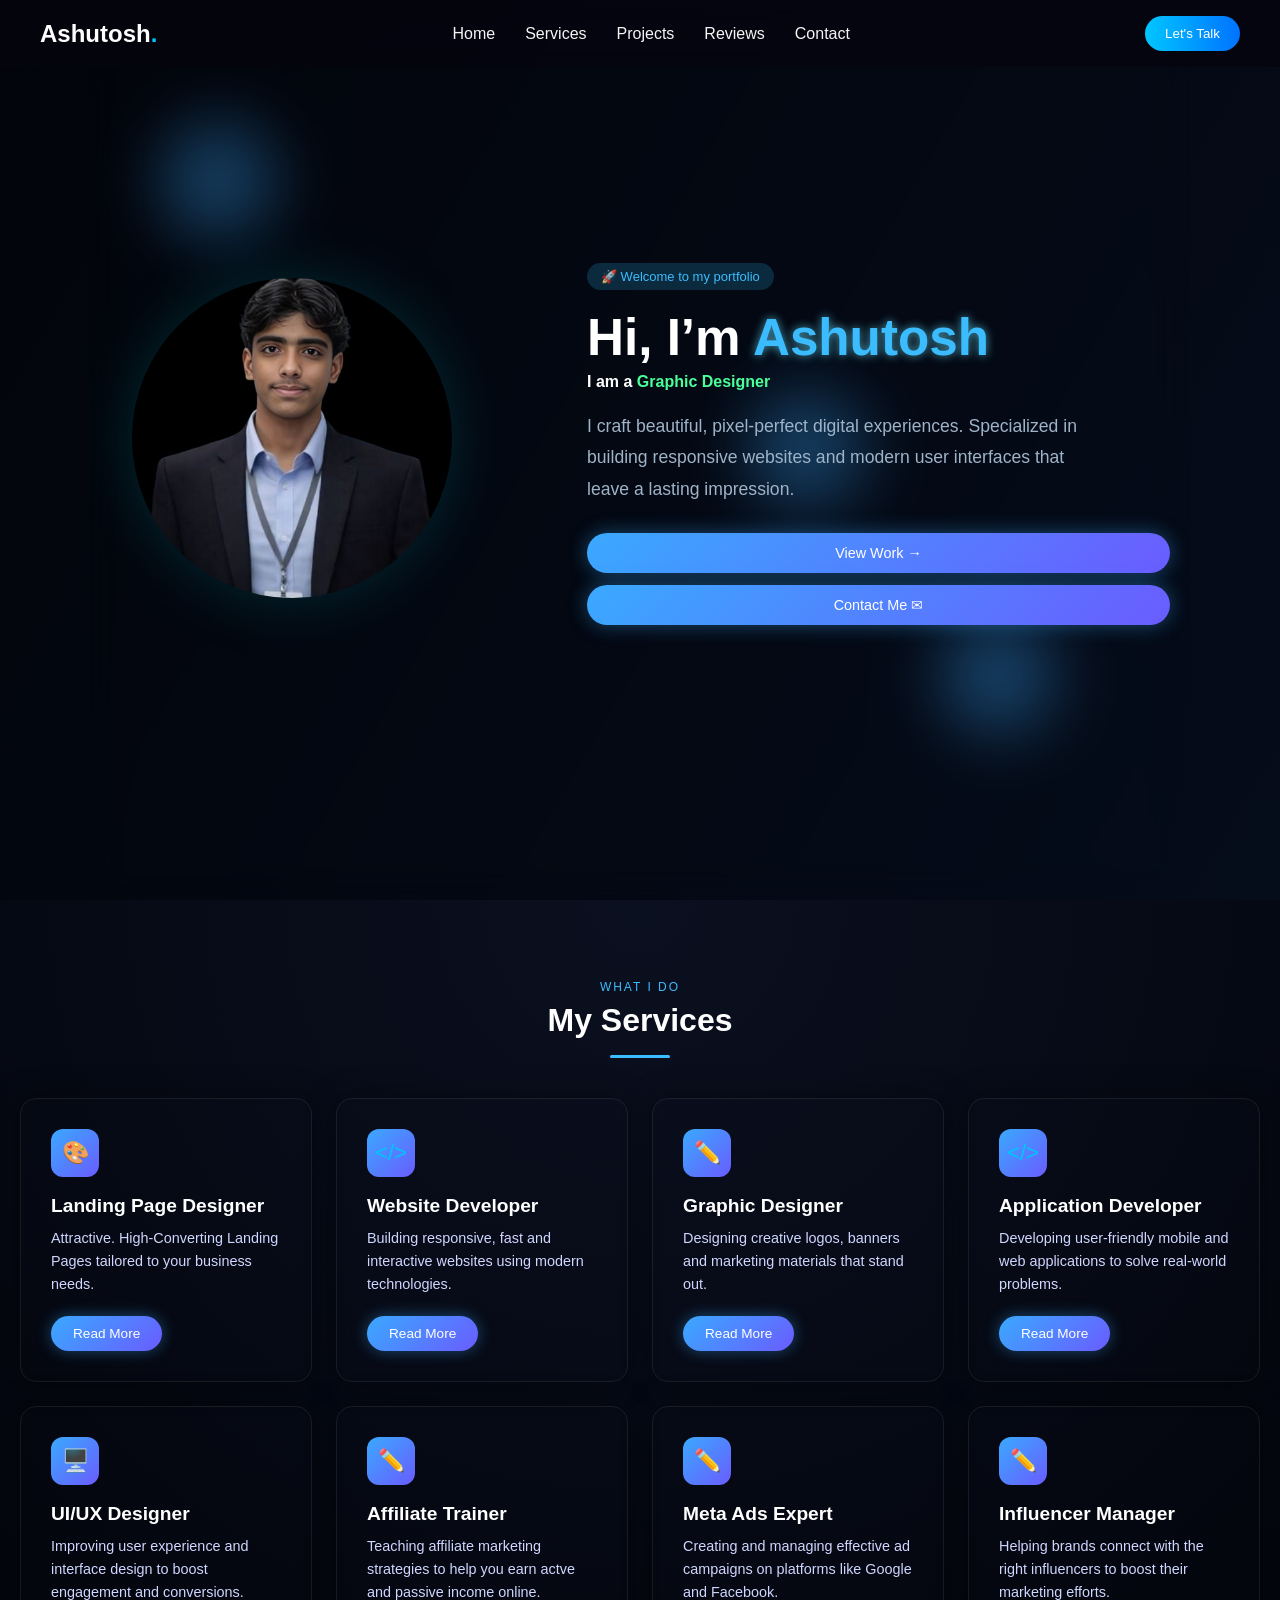
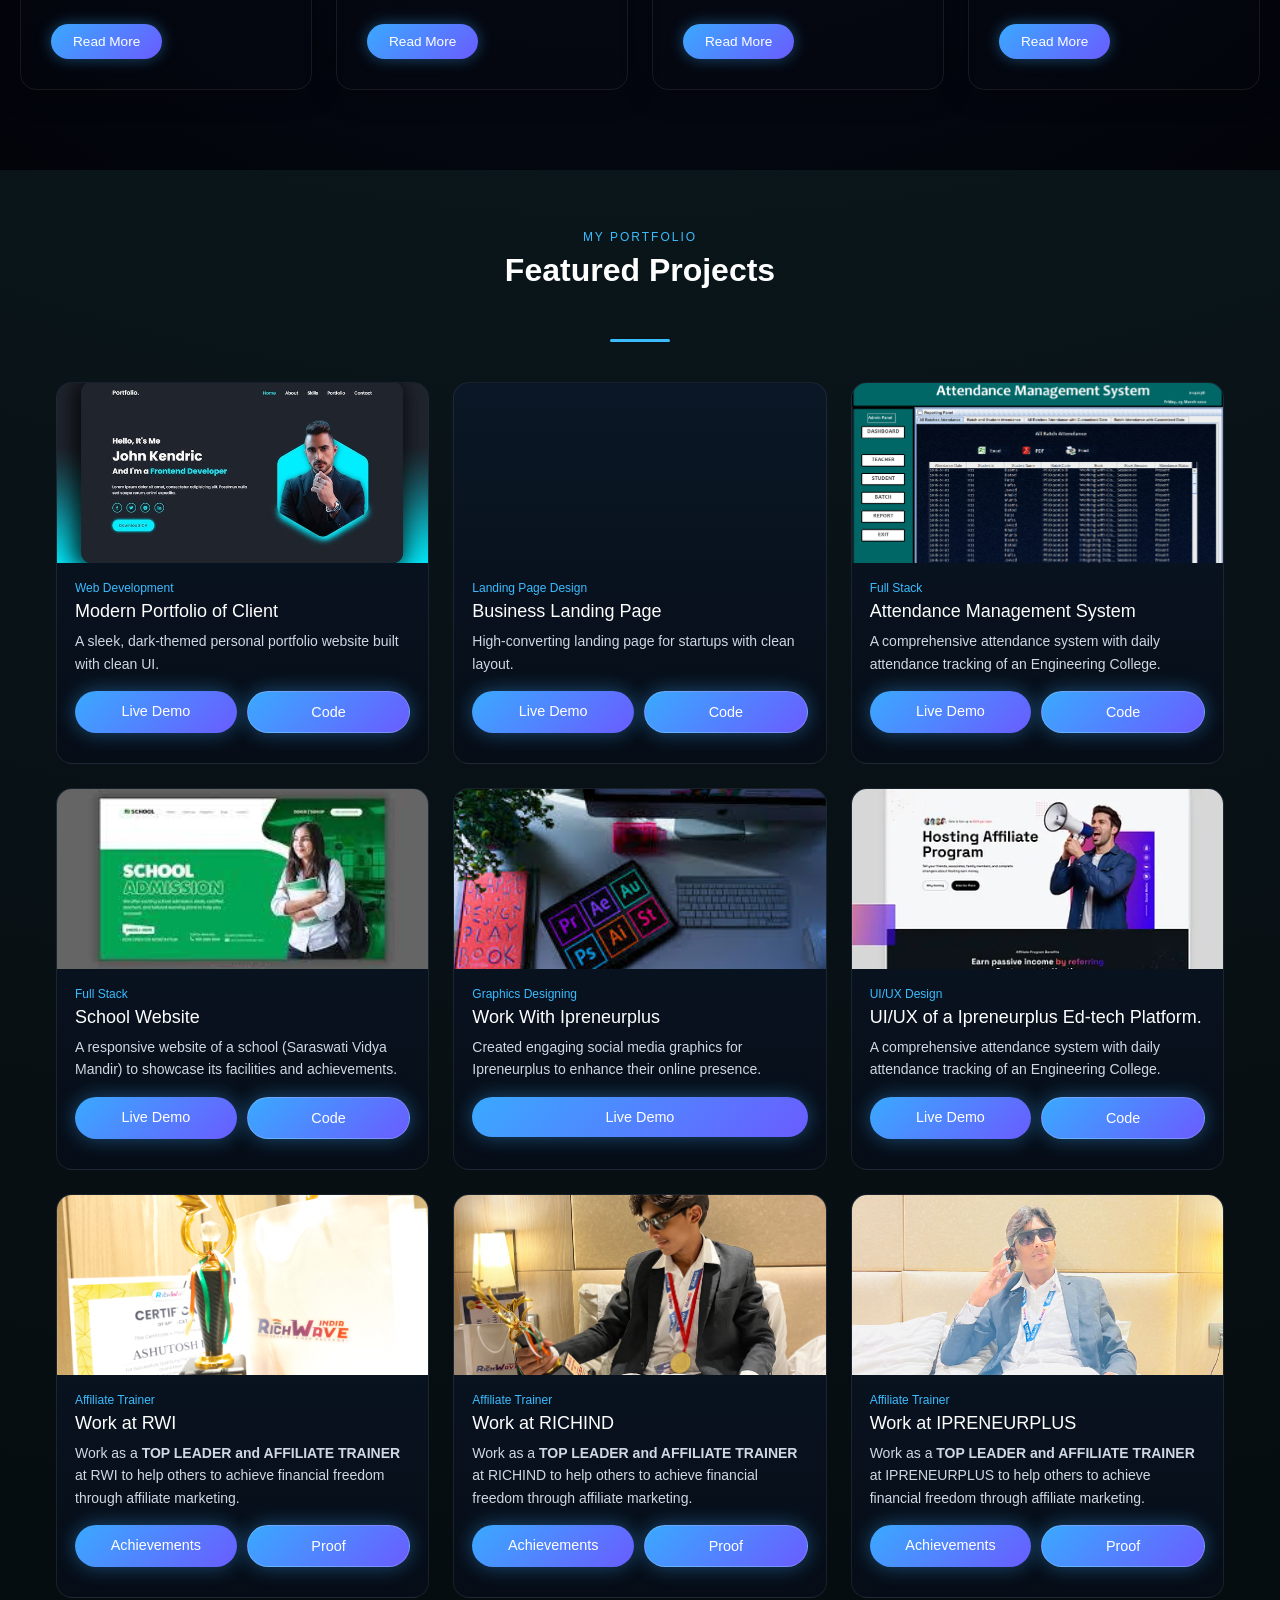
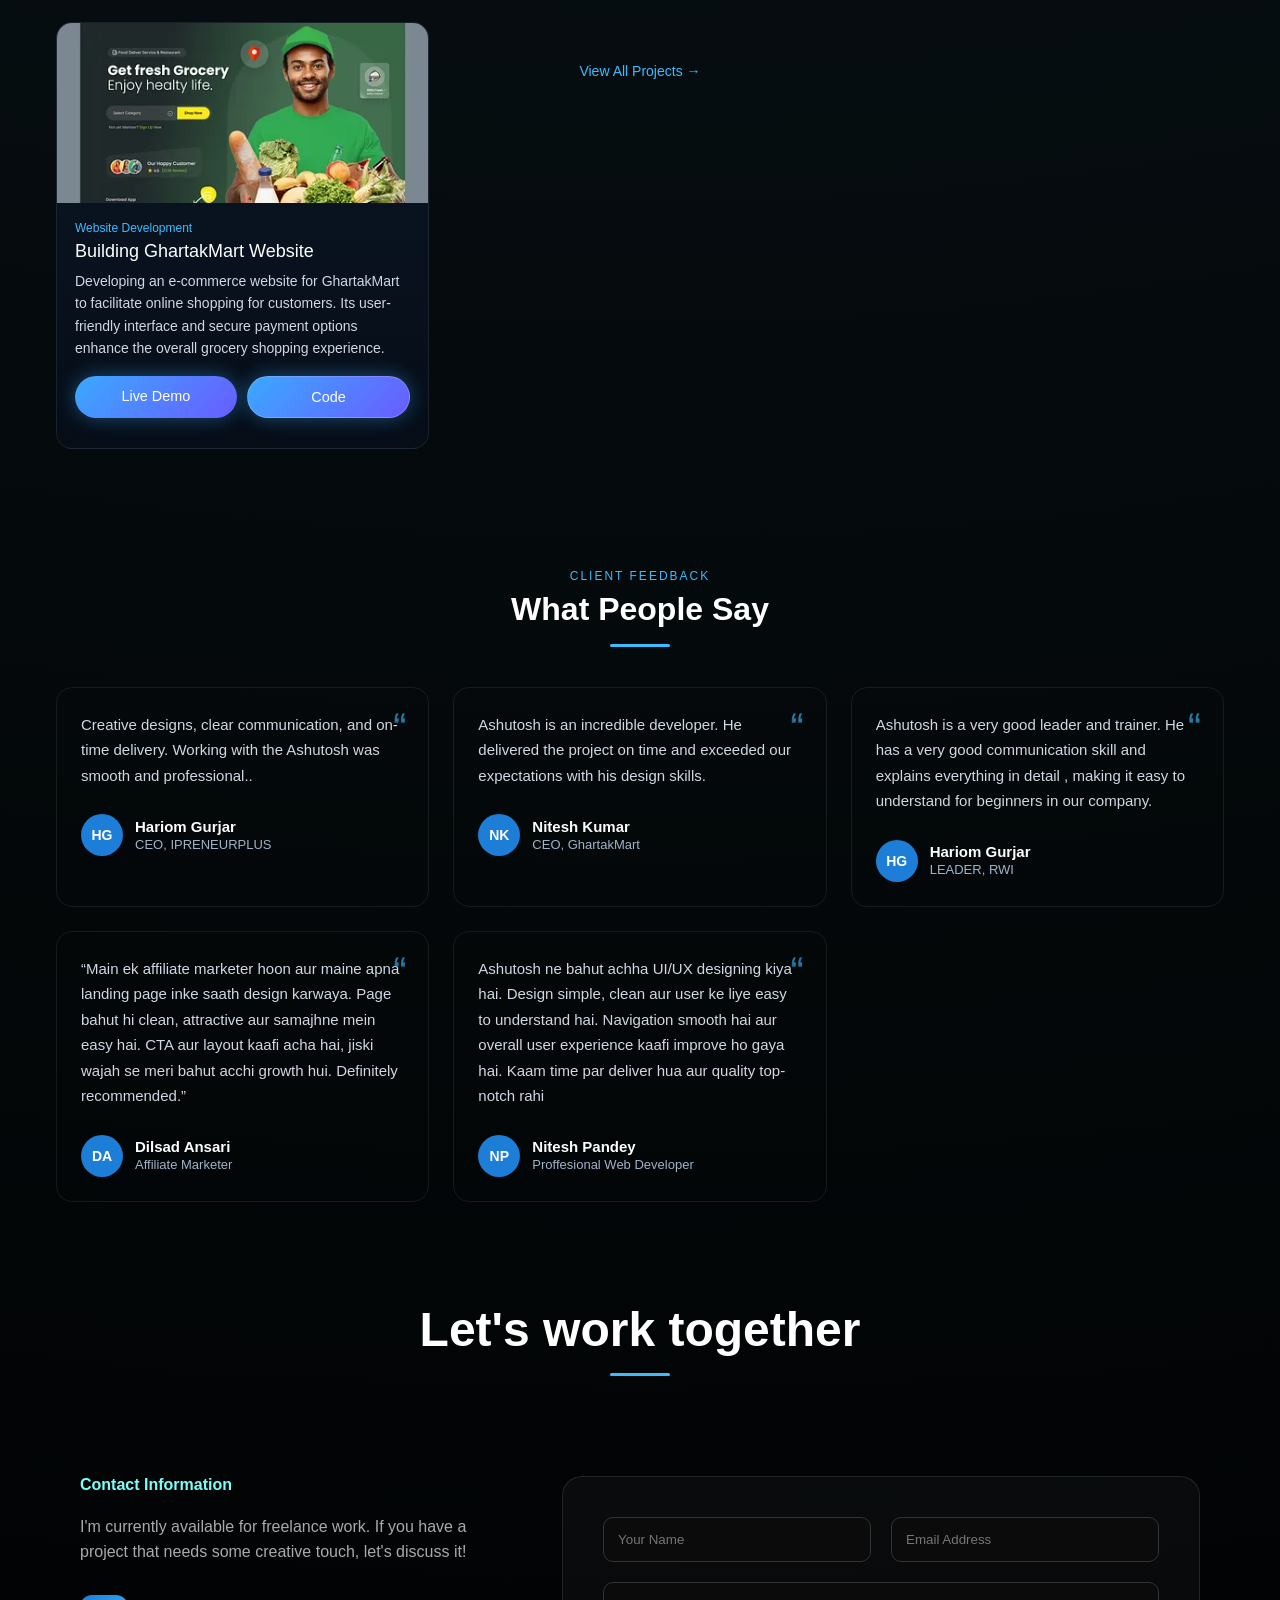
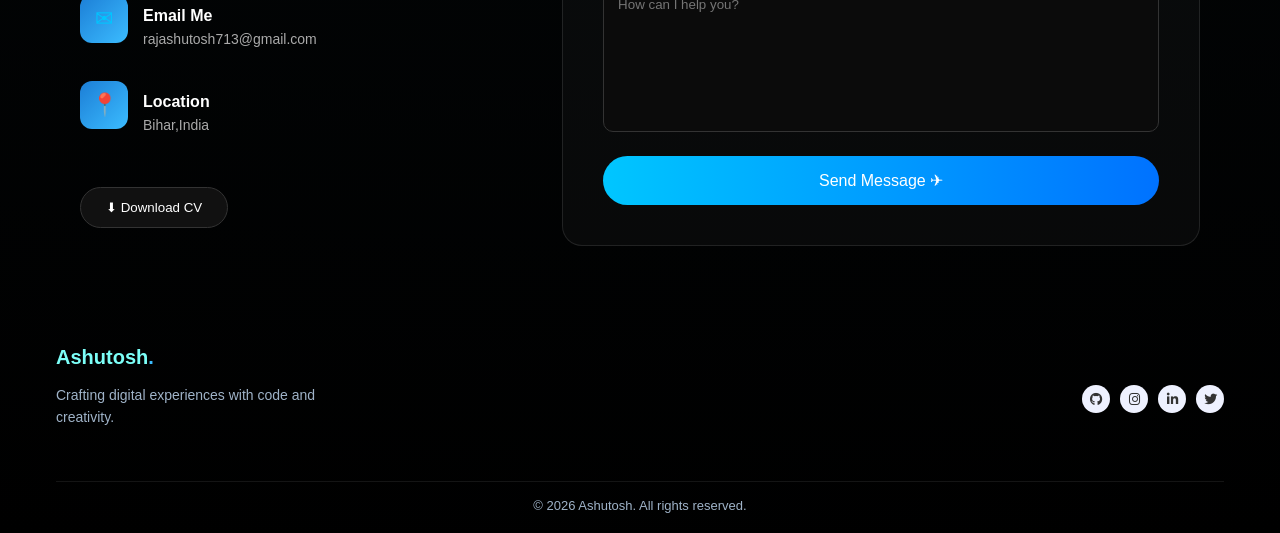
==== commit eb49d559: "Add initial portfolio website structure Initial commit of the portfolio website including sections f" ====
--- a/index.html
+++ b/index.html
@@ -1,539 +1,540 @@
-<!DOCTYPE html>
-<html lang="en">
-<head>
-  <meta charset="UTF-8">
-  <title>Ashutosh || Portfolio</title>
-  <meta name="viewport" content="width=device-width, initial-scale=1.0">
-  <link rel="stylesheet" href="styless.css">
-  <link
-    rel="stylesheet"
-    href="https://cdnjs.cloudflare.com/ajax/libs/font-awesome/6.5.1/css/all.min.css"
-    integrity="sha512-DTOQO9RWCH3ppGqcWaEA1BIZOC6xxalwEsw9c2QQeAIftl+Vegovlnee1c9QX4TctnWMn13TZye+giMm8e2LwA=="
-    crossorigin="anonymous"
-    referrerpolicy="no-referrer"
-  />
-</head>
-<body>
-
-  <!-- Navbar -->
-  <nav class="navbar">
-  <div class="logo">Ashutosh<span>.</span></div>
-
-  <!-- Hamburger Checkbox -->
-  <input type="checkbox" id="menu-toggle">
-  <label for="menu-toggle" class="hamburger">
-    <span></span>
-    <span></span>
-    <span></span>
-  </label>
-
-  <ul class="nav-links">
-    <a href="#home"><li>Home</li></a>
-    <a href="#services"><li>Services</li></a>
-    <a href="#projects"><li>Projects</li></a>
-    <a href="#testimonials"><li>Reviews</li></a>
-    <a href="#contact"><li>Contact</li></a>
-  </ul>
-
-  <a href="https://alvo.chat/74Aw" target="_blank"><button class="talk-btn">Let's Talk</button></a>
-</nav>
-
-<!-- Home Section -->
-
-<div class="bg-animation">
-  <span></span>
-  <span></span>
-  <span></span>
-</div>
-
-
-<section class="hero" id="home">
-
-
-  
-
-    <!-- Avatar -->
-    <div class="avatar-wrapper">
-      <div class="avatar-ring">
-        <img src="passportmy.jpeg" alt="Ashutosh Raj">
-      </div>
-    </div>
-
-    
-
-
-  <div class="hero-text">
-  <div class="welcome">🚀 Welcome to my portfolio</div>
-
-  <h1>Hi, I’m <span>Ashutosh</span></h1>
-
-  <h2 class="dynamic-title">
-    <span class="static-text">I am a </span>
-    <span class="dynamic-text"></span>
-  </h2>
-
-  <p>
-    I craft beautiful, pixel-perfect digital experiences.
-    Specialized in building responsive websites and modern
-    user interfaces that leave a lasting impression.
-  </p>
-
-  <a href="#projects" class="btn btn-primary">View Work →</a>
-  <a href="https://alvo.chat/74Aw" class="btn btn-primary" target="_blank">
-    Contact Me ✉
-  </a>
-
-  <div class="social-icons">
-    <a href="#"><i class="fab fa-github"></i></a>
-    <a href="#"><i class="fab fa-instagram"></i></a>
-    <a href="#"><i class="fab fa-linkedin-in"></i></a>
-    <a href="#"><i class="fab fa-twitter"></i></a>
-  </div>
-</div>
-
-
-
-</section>
-
-<!-- Services Section -->
-
-<div class="bg-animation">
-  <span></span>
-  <span></span>
-  <span></span>
-</div>
-
-
-<section class="services" id="services">
-  <div class="tag">WHAT I DO</div>
-  <div class="title">My Services</div>
-  <div class="line"></div>
-
-  <div class="service-grid">
-
-    <div class="service-card">
-      <div class="icon">🎨</div>
-      <h3>Landing Page Designer</h3>
-      <p>
-        Attractive. High-Converting Landing Pages
-        tailored to your business needs.
-      </p>
-      <a href="readmore.html" class="read-btn">Read More</a>
-    </div>
-
-    <div class="service-card">
-      <div class="icon">&lt;/&gt;</div>
-      <h3>Website Developer</h3>
-      <p>
-        Building responsive, fast and interactive websites using modern
-        technologies.
-      </p>
-      <a href="readmore.html" class="read-btn">Read More</a>
-    </div>
-
-    <div class="service-card">
-      <div class="icon">✏️</div>
-      <h3>Graphic Designer</h3>
-      <p>
-        Designing creative logos, banners and marketing materials that stand
-        out.
-      </p>
-      <a href="readmore.html" class="read-btn">Read More</a>
-    </div>
-
-     
-
-    <div class="service-card">
-      <div class="icon">&lt;/&gt;</div>
-      <h3>Application Developer</h3>
-      <p>
-        Developing user-friendly mobile and web applications to solve real-world
-        problems.
-      </p>
-      <a href="readmore.html" class="read-btn">Read More</a>
-    </div>
-
-    <div class="service-card">
-      <div class="icon">🖥️</div>
-      <h3>UI/UX Designer</h3>
-      <p>
-        Improving user experience and interface design to boost engagement and
-        conversions.
-      </p>
-      <a href="readmore.html" class="read-btn">Read More</a>
-    </div>
-
-    <div class="service-card">
-      <div class="icon">✏️</div>
-      <h3>Affiliate Trainer</h3>
-      <p>
-        Teaching affiliate marketing strategies to help you earn actve and passive
-        income online.
-      </p>
-      <a href="readmore.html" class="read-btn">Read More</a>
-    </div>
-
-    <div class="service-card">
-      <div class="icon">✏️</div>
-      <h3>Meta Ads Expert</h3>
-      <p>
-        Creating and managing effective ad campaigns on platforms like Google
-        and Facebook.
-      </p>
-      <a href="readmore.html" class="read-btn">Read More</a>
-    </div>
-
-    <div class="service-card">
-      <div class="icon">✏️</div>
-      <h3>Influencer Manager</h3>
-      <p>
-        Helping brands connect with the right influencers to boost their
-        marketing efforts.
-      </p>
-      <a href="readmore.html" class="read-btn">Read More</a>
-    </div>
-
-  </div>
-</section>
-
-<!-- Projects Section -->
-
-<section class="projects" id="projects">
-  <div class="section-tag">MY PORTFOLIO</div>
-  <div class="section-title">Featured Projects</div>
-  <div class="underline"></div>
-
-  <div class="project-grid">
-
-    <div class="project-card">
- 
-
-<!-- CONTENT -->
-
-  <div class="project-image img1"></div>
-      <div class="project-content">
-        <div class="project-tag">Web Development</div>
-        <div class="project-title">Modern Portfolio of Client</div>
-        <div class="project-desc">
-          A sleek, dark-themed personal portfolio website built with clean UI.
-        </div>
-        <div class="project-buttons">
-          <a href="projectstemp.html" class="btn btn-demo" target="_blank">Live Demo</a>
-          <a href="codetemp.html" target="_blank" class="btn btn-code">Code</a>
-        </div>
-      </div>
-    </div>
-
-    <div class="project-card">
-      <div class="project-image img2"></div>
-      <div class="project-content">
-        <div class="project-tag">Landing Page Design</div>
-        <div class="project-title">Business Landing Page</div>
-        <div class="project-desc">
-          High-converting landing page for startups with clean layout.
-        </div>
-        <div class="project-buttons">
-          <a href="projectstemp.html" class="btn btn-demo" target="_blank">Live Demo</a>
-          <a href="codetemp.html" target="_blank" class="btn btn-code">Code</a>
-        </div>
-      </div>
-    </div>
-
-    <div class="project-card">
-      <div class="project-image img3"></div>
-      <div class="project-content">
-        <div class="project-tag">Full Stack</div>
-        <div class="project-title">Attendance Management System  </div>
-        <div class="project-desc">
-          A comprehensive attendance system with daily attendance tracking of an Engineering College.
-        </div>
-        <div class="project-buttons">
-          <a href="projectstemp.html" class="btn btn-demo" target="_blank">Live Demo</a>
-          <a href="codetemp.html" target="_blank" class="btn btn-code">Code</a>
-        </div>
-      </div>
-    </div>
-
-    <div class="project-card">
-      <div class="project-image img4"></div>
-      <div class="project-content">
-        <div class="project-tag">Full Stack</div>
-        <div class="project-title">School Website </div>
-        <div class="project-desc">
-          A responsive website of a school (Saraswati Vidya Mandir) to showcase its facilities and achievements.
-        </div>
-        <div class="project-buttons">
-          <a href="projectstemp.html" class="btn btn-demo" target="_blank">Live Demo</a>
-          <a href="codetemp.html" target="_blank" class="btn btn-code">Code</a>
-        </div>
-      </div>
-    </div>
-
-    <div class="project-card">
-      <div class="project-image img5"></div>
-      <div class="project-content">
-        <div class="project-tag">Graphics Designing</div>
-        <div class="project-title">Work With Ipreneurplus</div>
-        <div class="project-desc">
-          Created engaging social media graphics for Ipreneurplus to enhance their online presence.
-        </div>
-        <div class="project-buttons">
-          <a href="projectstemp.html" class="btn btn-demo" target="_blank">Live Demo</a>
-          <!-- <a href="codetemp.html" target="_blank" class="btn btn-code">Code</a> -->
-        </div>
-      </div>
-    </div>
-
-    <div class="project-card">
-      <div class="project-image img6"></div>
-      <div class="project-content">
-        <div class="project-tag">UI/UX Design</div>
-        <div class="project-title">UI/UX of a Ipreneurplus Ed-tech Platform.</div>
-        <div class="project-desc">
-          A comprehensive attendance system with daily attendance tracking of an Engineering College.
-        </div>
-        <div class="project-buttons">
-          <a href="projectstemp.html" class="btn btn-demo" target="_blank">Live Demo</a>
-          <a href="codetemp.html" target="_blank" class="btn btn-code">Code</a>
-        </div>
-      </div>
-    </div>
-
-    <div class="project-card">
-      <div class="project-image img7"></div>
-      <div class="project-content">
-        <div class="project-tag">Affiliate Trainer</div>
-        <div class="project-title">Work at RWI</div>
-        <div class="project-desc">
-          Work as a <strong>TOP LEADER and AFFILIATE TRAINER</strong> at RWI to help others to achieve financial freedom through affiliate marketing.
-        </div>
-        <div class="project-buttons">
-          <a href="achievements.html" class="btn btn-demo" target="_blank">Achievements</a>
-          <a href="proof.html" target="_blank" class="btn btn-code">Proof</a>
-        </div>
-      </div>
-    </div>
-
-    <div class="project-card">
-      <div class="project-image img8"></div>
-      <div class="project-content">
-        <div class="project-tag">Affiliate Trainer</div>
-        <div class="project-title">Work at RICHIND</div>
-        <div class="project-desc">
-          Work as a <strong>TOP LEADER and AFFILIATE TRAINER</strong> at RICHIND to help others to achieve financial freedom through affiliate marketing.
-        </div>
-        <div class="project-buttons">
-          <a href="achievements.html" class="btn btn-demo" target="_blank">Achievements</a>
-          <a href="proof.html" target="_blank" class="btn btn-code">Proof</a>
-        </div>
-      </div>
-    </div>
-
-    <div class="project-card">
-      <div class="project-image img9"></div>
-      <div class="project-content">
-        <div class="project-tag">Affiliate Trainer</div>
-        <div class="project-title">Work at IPRENEURPLUS</div>
-        <div class="project-desc">
-          Work as a <strong>TOP LEADER and AFFILIATE TRAINER</strong> at IPRENEURPLUS to help others to achieve financial freedom through affiliate marketing.
-        </div>
-        <div class="project-buttons">
-          <a href="achievements.html" class="btn btn-demo" target="_blank">Achievements</a>
-          <a href="proof.html" target="_blank" class="btn btn-code">Proof</a>
-        </div>
-      </div>
-    </div>
-
-    <div class="project-card">
-      <div class="project-image img10"></div>
-      <div class="project-content">
-        <div class="project-tag">Website Development</div>
-        <div class="project-title">Building GhartakMart Website</div>
-        <div class="project-desc">
-          Developing an e-commerce website for GhartakMart to facilitate online shopping for customers.
-          Its user-friendly interface and secure payment options enhance the overall grocery shopping experience.
-        </div>
-        <div class="project-buttons">
-          <a href="projectstemp.html" class="btn btn-demo" target="_blank">Live Demo</a>
-          <a href="codetemp.html" target="_blank" class="btn btn-code">Code</a>
-        </div>
-      </div>
-    </div>
-
-  
-
-  <div class="view-all">
-    <a href="viewall.html" target="_blank">View All Projects →</a>
-  </div>
-</section>
-
-<!-- testimonials -->
-
-
-<section class="feedback" id="testimonials">
-  <div class="tag">CLIENT FEEDBACK</div>
-  <div class="title">What People Say</div>
-  <div class="line"></div>
-
-  <div class="cards">
-
-    <div class="card">
-      <p>
-        Creative designs, clear communication, and on-time delivery. Working with the Ashutosh was smooth and professional..
-      </p>
-      <div class="profile">
-        <div class="avatar">HG</div>
-        <div>
-          <h4>Hariom Gurjar</h4>
-          <span>CEO, IPRENEURPLUS</span>
-        </div>
-      </div>
-    </div>
-
-    <div class="card">
-      <p>
-        Ashutosh is an incredible developer. He delivered the project on time
-        and exceeded our expectations with his design skills.
-      </p>
-      <div class="profile">
-        <div class="avatar">NK</div>
-        <div>
-          <h4>Nitesh Kumar</h4>
-          <span>CEO, GhartakMart</span>
-        </div>
-      </div>
-    </div>
-
-    <div class="card">
-      <p>
-        Ashutosh is a very good leader and trainer. He has a very good communication skill and explains everything in detail , making it easy to understand for beginners in our company.
-      </p>
-      <div class="profile">
-        <div class="avatar">HG</div>
-        <div>
-          <h4>Hariom Gurjar</h4>
-          <span>LEADER, RWI</span>
-        </div>
-      </div>
-    </div>
-
-
-    <div class="card">
-      <p>
-        “Main ek affiliate marketer hoon aur maine apna landing page inke saath design karwaya. Page bahut hi clean, attractive aur samajhne mein easy hai. CTA aur layout kaafi acha hai, jiski wajah se meri bahut acchi growth hui. Definitely recommended.”
-      </p>
-      <div class="profile">
-        <div class="avatar">DA</div>
-        <div>
-          <h4>Dilsad Ansari</h4>
-          <span>Affiliate Marketer</span>
-        </div>
-      </div>
-    </div>
-
-    <div class="card">
-      <p>
-        Ashutosh ne bahut achha UI/UX designing kiya hai. Design simple, clean aur user ke liye easy to understand hai. Navigation smooth hai aur overall user experience kaafi improve ho gaya hai. Kaam time par deliver hua aur quality top-notch rahi
-      </p>
-      <div class="profile">
-        <div class="avatar">NP</div>
-        <div>
-          <h4>Nitesh Pandey</h4>
-          <span>Proffesional Web Developer</span>
-        </div>
-      </div>
-    </div>
-
-  </div>
-</section>
-
-
-  <!-- Heading -->
-  <section class="heading" id="contact">
-    <h1>Let's work together</h1>
-    <div class="line"></div>
-  </section>
-
-  <!-- Contact Section -->
-  <section class="contact">
-    <!-- Left -->
-    <div class="contact-left">
-      <h2>Contact Information</h2>
-      <p>
-        I'm currently available for freelance work.  
-        If you have a project that needs some creative touch, let's discuss it!
-      </p>
-
-      <div class="info">
-        <div class="icon">✉</div>
-        <div>
-          <h4>Email Me</h4>
-          <a href="mailto:rajashutosh713@gmail.com"><span>rajashutosh713@gmail.com</span></a>
-        </div>
-      </div>
-
-      <!-- <div class="info">
-        <div class="icon">📍</div>
-        <div>
-          <h4>Contacts</h4>
-          <span>+91 7061568662</span>
-        </div> -->
-
-      <div class="info">
-        <div class="icon">📍</div>
-        <div>
-          <h4>Location</h4>
-          <span>Bihar,India</span>
-        </div>
-      </div>
-
-      <a href="path/to/your/cv.pdf" download><button class="cv-btn">⬇ Download CV</button></a>
-    </div>
-
-    <!-- Right -->
-    <div class="contact-right">
-      <form id="contactForm">
-  <div class="row">
-    <input type="text" name="name" placeholder="Your Name" required>
-    <input type="email" name="email" placeholder="Email Address" required>
-  </div>
-
-  <textarea name="message" placeholder="How can I help you?" required></textarea>
-
-  <button type="submit" class="send-btn">
-    Send Message ✈
-  </button>
-</form>
-
-    </div>
-  </section>
-
-  <!-- Footer -->
-
-
-<footer>
-  <div class="footer-top">
-    <div class="brand">
-      <h2>Ashutosh<span>.</span></h2>
-      <p>Crafting digital experiences with code and creativity.</p>
-    </div>
-
-    <div class="social-icons">
-  <a href="#"><i class="fab fa-github"></i></a>
-  <a href="#"><i class="fab fa-instagram"></i></a>
-  <a href="#"><i class="fab fa-linkedin-in"></i></a>
-  <a href="#"><i class="fab fa-twitter"></i></a>
-</div>
-  </div>
-
-  <div class="divider"></div>
-
-  <div class="footer-bottom">
-    © 2026 Ashutosh. All rights reserved.
-  </div>
-</footer>
-
-<script src="script.js"></script>
-
-</body>
-</html>
+<!DOCTYPE html>
+<html lang="en">
+<head>
+  <meta charset="UTF-8">
+  <title>Ashutosh || Portfolio</title>
+  <meta name="viewport" content="width=device-width, initial-scale=1.0">
+  <link rel="stylesheet" href="styless.css">
+  <link
+    rel="stylesheet"
+    href="https://cdnjs.cloudflare.com/ajax/libs/font-awesome/6.5.1/css/all.min.css"
+    integrity="sha512-DTOQO9RWCH3ppGqcWaEA1BIZOC6xxalwEsw9c2QQeAIftl+Vegovlnee1c9QX4TctnWMn13TZye+giMm8e2LwA=="
+    crossorigin="anonymous"
+    referrerpolicy="no-referrer"
+  />
+  <script src="script.js" defer></script>
+
+</head>
+<body>
+
+  <!-- Navbar -->
+  <nav class="navbar">
+  <div class="logo">Ashutosh<span>.</span></div>
+
+  <!-- Hamburger Checkbox -->
+  <input type="checkbox" id="menu-toggle">
+  <label for="menu-toggle" class="hamburger">
+    <span></span>
+    <span></span>
+    <span></span>
+  </label>
+
+  <ul class="nav-links">
+    <a href="#home"><li>Home</li></a>
+    <a href="#services"><li>Services</li></a>
+    <a href="#projects"><li>Projects</li></a>
+    <a href="#testimonials"><li>Reviews</li></a>
+    <a href="#contact"><li>Contact</li></a>
+  </ul>
+
+  <a href="https://alvo.chat/74Aw" target="_blank"><button class="talk-btn">Let's Talk</button></a>
+</nav>
+
+<!-- Home Section -->
+
+<div class="bg-animation">
+  <span></span>
+  <span></span>
+  <span></span>
+</div>
+
+
+<section class="hero" id="home">
+
+
+  
+
+    <!-- Avatar -->
+    <div class="avatar-wrapper">
+      <div class="avatar-ring">
+        <img src="passportmy.jpeg" alt="Ashutosh Raj">
+      </div>
+    </div>
+
+    
+
+
+  <div class="hero-text">
+  <div class="welcome">🚀 Welcome to my portfolio</div>
+
+  <h1>Hi, I’m <span>Ashutosh</span></h1>
+
+  <h2 class="dynamic-title">
+    <span class="static-text">I am a </span>
+    <span class="dynamic-text"></span>
+  </h2>
+
+  <p>
+    I craft beautiful, pixel-perfect digital experiences.
+    Specialized in building responsive websites and modern
+    user interfaces that leave a lasting impression.
+  </p>
+
+  <a href="#projects" class="btn btn-primary">View Work →</a>
+  <a href="https://alvo.chat/74Aw" class="btn btn-primary" target="_blank">
+    Contact Me ✉
+  </a>
+
+  <div class="social-icons">
+    <a href="#"><i class="fab fa-github"></i></a>
+    <a href="#"><i class="fab fa-instagram"></i></a>
+    <a href="#"><i class="fab fa-linkedin-in"></i></a>
+    <a href="#"><i class="fab fa-twitter"></i></a>
+  </div>
+</div>
+
+
+
+</section>
+
+<!-- Services Section -->
+
+<div class="bg-animation">
+  <span></span>
+  <span></span>
+  <span></span>
+</div>
+
+
+<section class="services" id="services">
+  <div class="tag">WHAT I DO</div>
+  <div class="title">My Services</div>
+  <div class="line"></div>
+
+  <div class="service-grid">
+
+    <div class="service-card">
+      <div class="icon">🎨</div>
+      <h3>Landing Page Designer</h3>
+      <p>
+        Attractive. High-Converting Landing Pages
+        tailored to your business needs.
+      </p>
+      <a href="readmore.html" class="read-btn">Read More</a>
+    </div>
+
+    <div class="service-card">
+      <div class="icon">&lt;/&gt;</div>
+      <h3>Website Developer</h3>
+      <p>
+        Building responsive, fast and interactive websites using modern
+        technologies.
+      </p>
+      <a href="readmore.html" class="read-btn">Read More</a>
+    </div>
+
+    <div class="service-card">
+      <div class="icon">✏️</div>
+      <h3>Graphic Designer</h3>
+      <p>
+        Designing creative logos, banners and marketing materials that stand
+        out.
+      </p>
+      <a href="readmore.html" class="read-btn">Read More</a>
+    </div>
+
+     
+
+    <div class="service-card">
+      <div class="icon">&lt;/&gt;</div>
+      <h3>Application Developer</h3>
+      <p>
+        Developing user-friendly mobile and web applications to solve real-world
+        problems.
+      </p>
+      <a href="readmore.html" class="read-btn">Read More</a>
+    </div>
+
+    <div class="service-card">
+      <div class="icon">🖥️</div>
+      <h3>UI/UX Designer</h3>
+      <p>
+        Improving user experience and interface design to boost engagement and
+        conversions.
+      </p>
+      <a href="readmore.html" class="read-btn">Read More</a>
+    </div>
+
+    <div class="service-card">
+      <div class="icon">✏️</div>
+      <h3>Affiliate Trainer</h3>
+      <p>
+        Teaching affiliate marketing strategies to help you earn actve and passive
+        income online.
+      </p>
+      <a href="readmore.html" class="read-btn">Read More</a>
+    </div>
+
+    <div class="service-card">
+      <div class="icon">✏️</div>
+      <h3>Meta Ads Expert</h3>
+      <p>
+        Creating and managing effective ad campaigns on platforms like Google
+        and Facebook.
+      </p>
+      <a href="readmore.html" class="read-btn">Read More</a>
+    </div>
+
+    <div class="service-card">
+      <div class="icon">✏️</div>
+      <h3>Influencer Manager</h3>
+      <p>
+        Helping brands connect with the right influencers to boost their
+        marketing efforts.
+      </p>
+      <a href="readmore.html" class="read-btn">Read More</a>
+    </div>
+
+  </div>
+</section>
+
+<!-- Projects Section -->
+
+<section class="projects" id="projects">
+  <div class="section-tag">MY PORTFOLIO</div>
+  <div class="section-title">Featured Projects</div>
+  <div class="underline"></div>
+
+  <div class="project-grid">
+
+    <div class="project-card">
+ 
+
+<!-- CONTENT -->
+
+  <div class="project-image img1"></div>
+      <div class="project-content">
+        <div class="project-tag">Web Development</div>
+        <div class="project-title">Modern Portfolio of Client</div>
+        <div class="project-desc">
+          A sleek, dark-themed personal portfolio website built with clean UI.
+        </div>
+        <div class="project-buttons">
+          <a href="https://websitecreation20262006-arch.github.io/aman/" class="btn btn-demo" target="_blank">Live Demo</a>
+          <a href="codetemp.html" target="_blank" class="btn btn-code">Code</a>
+        </div>
+      </div>
+    </div>
+
+    <div class="project-card">
+      <div class="project-image img2"></div>
+      <div class="project-content">
+        <div class="project-tag">Landing Page Design</div>
+        <div class="project-title">Business Landing Page</div>
+        <div class="project-desc">
+          High-converting landing page for startups with clean layout.
+        </div>
+        <div class="project-buttons">
+          <a href="https://dilsad2007.github.io/landing-page/" class="btn btn-demo" target="_blank">Live Demo</a>
+          <a href="codetemp.html" target="_blank" class="btn btn-code">Code</a>
+        </div>
+      </div>
+    </div>
+
+    <div class="project-card">
+      <div class="project-image img3"></div>
+      <div class="project-content">
+        <div class="project-tag">Full Stack</div>
+        <div class="project-title">Attendance Management System  </div>
+        <div class="project-desc">
+          A comprehensive attendance system with daily attendance tracking of an Engineering College.
+        </div>
+        <div class="project-buttons">
+          <a href="projectstemp.html" class="btn btn-demo" target="_blank">Live Demo</a>
+          <a href="codetemp.html" target="_blank" class="btn btn-code">Code</a>
+        </div>
+      </div>
+    </div>
+
+    <div class="project-card">
+      <div class="project-image img4"></div>
+      <div class="project-content">
+        <div class="project-tag">Full Stack</div>
+        <div class="project-title">School Website </div>
+        <div class="project-desc">
+          A responsive website of a school (Saraswati Vidya Mandir) to showcase its facilities and achievements.
+        </div>
+        <div class="project-buttons">
+          <a href="projectstemp.html" class="btn btn-demo" target="_blank">Live Demo</a>
+          <a href="codetemp.html" target="_blank" class="btn btn-code">Code</a>
+        </div>
+      </div>
+    </div>
+
+    <div class="project-card">
+      <div class="project-image img5"></div>
+      <div class="project-content">
+        <div class="project-tag">Graphics Designing</div>
+        <div class="project-title">Work With Ipreneurplus</div>
+        <div class="project-desc">
+          Created engaging social media graphics for Ipreneurplus to enhance their online presence.
+        </div>
+        <div class="project-buttons">
+          <a href="projectstemp.html" class="btn btn-demo" target="_blank">Live Demo</a>
+          <!-- <a href="codetemp.html" target="_blank" class="btn btn-code">Code</a> -->
+        </div>
+      </div>
+    </div>
+
+    <div class="project-card">
+      <div class="project-image img6"></div>
+      <div class="project-content">
+        <div class="project-tag">UI/UX Design</div>
+        <div class="project-title">UI/UX of a Ipreneurplus Ed-tech Platform.</div>
+        <div class="project-desc">
+          A comprehensive attendance system with daily attendance tracking of an Engineering College.
+        </div>
+        <div class="project-buttons">
+          <a href="projectstemp.html" class="btn btn-demo" target="_blank">Live Demo</a>
+          <a href="codetemp.html" target="_blank" class="btn btn-code">Code</a>
+        </div>
+      </div>
+    </div>
+
+    <div class="project-card">
+      <div class="project-image img7"></div>
+      <div class="project-content">
+        <div class="project-tag">Affiliate Trainer</div>
+        <div class="project-title">Work at RWI</div>
+        <div class="project-desc">
+          Work as a <strong>TOP LEADER and AFFILIATE TRAINER</strong> at RWI to help others to achieve financial freedom through affiliate marketing.
+        </div>
+        <div class="project-buttons">
+          <a href="achievements.html" class="btn btn-demo" target="_blank">Achievements</a>
+          <a href="proof.html" target="_blank" class="btn btn-code">Proof</a>
+        </div>
+      </div>
+    </div>
+
+    <div class="project-card">
+      <div class="project-image img8"></div>
+      <div class="project-content">
+        <div class="project-tag">Affiliate Trainer</div>
+        <div class="project-title">Work at RICHIND</div>
+        <div class="project-desc">
+          Work as a <strong>TOP LEADER and AFFILIATE TRAINER</strong> at RICHIND to help others to achieve financial freedom through affiliate marketing.
+        </div>
+        <div class="project-buttons">
+          <a href="achievements.html" class="btn btn-demo" target="_blank">Achievements</a>
+          <a href="proof.html" target="_blank" class="btn btn-code">Proof</a>
+        </div>
+      </div>
+    </div>
+
+    <div class="project-card">
+      <div class="project-image img9"></div>
+      <div class="project-content">
+        <div class="project-tag">Affiliate Trainer</div>
+        <div class="project-title">Work at IPRENEURPLUS</div>
+        <div class="project-desc">
+          Work as a <strong>TOP LEADER and AFFILIATE TRAINER</strong> at IPRENEURPLUS to help others to achieve financial freedom through affiliate marketing.
+        </div>
+        <div class="project-buttons">
+          <a href="achievements.html" class="btn btn-demo" target="_blank">Achievements</a>
+          <a href="proof.html" target="_blank" class="btn btn-code">Proof</a>
+        </div>
+      </div>
+    </div>
+
+    <div class="project-card">
+      <div class="project-image img10"></div>
+      <div class="project-content">
+        <div class="project-tag">Website Development</div>
+        <div class="project-title">Building GhartakMart Website</div>
+        <div class="project-desc">
+          Developing an e-commerce website for GhartakMart to facilitate online shopping for customers.
+          Its user-friendly interface and secure payment options enhance the overall grocery shopping experience.
+        </div>
+        <div class="project-buttons">
+          <a href="projectstemp.html" class="btn btn-demo" target="_blank">Live Demo</a>
+          <a href="codetemp.html" target="_blank" class="btn btn-code">Code</a>
+        </div>
+      </div>
+    </div>
+
+  
+
+  <div class="view-all">
+    <a href="viewall.html" target="_blank">View All Projects →</a>
+  </div>
+</section>
+
+<!-- testimonials -->
+
+
+<section class="feedback" id="testimonials">
+  <div class="tag">CLIENT FEEDBACK</div>
+  <div class="title">What People Say</div>
+  <div class="line"></div>
+
+  <div class="cards">
+
+    <div class="card">
+      <p>
+        Creative designs, clear communication, and on-time delivery. Working with the Ashutosh was smooth and professional..
+      </p>
+      <div class="profile">
+        <div class="avatar">HG</div>
+        <div>
+          <h4>Hariom Gurjar</h4>
+          <span>CEO, IPRENEURPLUS</span>
+        </div>
+      </div>
+    </div>
+
+    <div class="card">
+      <p>
+        Ashutosh is an incredible developer. He delivered the project on time
+        and exceeded our expectations with his design skills.
+      </p>
+      <div class="profile">
+        <div class="avatar">NK</div>
+        <div>
+          <h4>Nitesh Kumar</h4>
+          <span>CEO, GhartakMart</span>
+        </div>
+      </div>
+    </div>
+
+    <div class="card">
+      <p>
+        Ashutosh is a very good leader and trainer. He has a very good communication skill and explains everything in detail , making it easy to understand for beginners in our company.
+      </p>
+      <div class="profile">
+        <div class="avatar">HG</div>
+        <div>
+          <h4>Hariom Gurjar</h4>
+          <span>LEADER, RWI</span>
+        </div>
+      </div>
+    </div>
+
+
+    <div class="card">
+      <p>
+        “Main ek affiliate marketer hoon aur maine apna landing page inke saath design karwaya. Page bahut hi clean, attractive aur samajhne mein easy hai. CTA aur layout kaafi acha hai, jiski wajah se meri bahut acchi growth hui. Definitely recommended.”
+      </p>
+      <div class="profile">
+        <div class="avatar">DA</div>
+        <div>
+          <h4>Dilsad Ansari</h4>
+          <span>Affiliate Marketer</span>
+        </div>
+      </div>
+    </div>
+
+    <div class="card">
+      <p>
+        Ashutosh ne bahut achha UI/UX designing kiya hai. Design simple, clean aur user ke liye easy to understand hai. Navigation smooth hai aur overall user experience kaafi improve ho gaya hai. Kaam time par deliver hua aur quality top-notch rahi
+      </p>
+      <div class="profile">
+        <div class="avatar">NP</div>
+        <div>
+          <h4>Nitesh Pandey</h4>
+          <span>Proffesional Web Developer</span>
+        </div>
+      </div>
+    </div>
+
+  </div>
+</section>
+
+
+  <!-- Heading -->
+  <section class="heading" id="contact">
+    <h1>Let's work together</h1>
+    <div class="line"></div>
+  </section>
+
+  <!-- Contact Section -->
+  <section class="contact">
+    <!-- Left -->
+    <div class="contact-left">
+      <h2>Contact Information</h2>
+      <p>
+        I'm currently available for freelance work.  
+        If you have a project that needs some creative touch, let's discuss it!
+      </p>
+
+      <div class="info">
+        <div class="icon">✉</div>
+        <div>
+          <h4>Email Me</h4>
+          <a href="mailto:rajashutosh713@gmail.com"><span>rajashutosh713@gmail.com</span></a>
+        </div>
+      </div>
+
+      <!-- <div class="info">
+        <div class="icon">📍</div>
+        <div>
+          <h4>Contacts</h4>
+          <span>+91 7061568662</span>
+        </div> -->
+
+      <div class="info">
+        <div class="icon">📍</div>
+        <div>
+          <h4>Location</h4>
+          <span>Bihar,India</span>
+        </div>
+      </div>
+
+      <a href="path/to/your/cv.pdf" download><button class="cv-btn">⬇ Download CV</button></a>
+    </div>
+
+    <!-- Right -->
+    <div class="contact-right">
+      <form id="contactForm">
+  <div class="row">
+    <input type="text" name="name" placeholder="Your Name" required>
+    <input type="email" name="email" placeholder="Email Address" required>
+  </div>
+
+  <textarea name="message" placeholder="How can I help you?" required></textarea>
+
+  <button type="submit" class="send-btn">
+    Send Message ✈
+  </button>
+</form>
+
+    </div>
+  </section>
+
+  <!-- Footer -->
+
+
+<footer>
+  <div class="footer-top">
+    <div class="brand">
+      <h2>Ashutosh<span>.</span></h2>
+      <p>Crafting digital experiences with code and creativity.</p>
+    </div>
+
+    <div class="social-icons">
+  <a href="#"><i class="fab fa-github"></i></a>
+  <a href="#"><i class="fab fa-instagram"></i></a>
+  <a href="#"><i class="fab fa-linkedin-in"></i></a>
+  <a href="#"><i class="fab fa-twitter"></i></a>
+</div>
+  </div>
+
+  <div class="divider"></div>
+
+  <div class="footer-bottom">
+    © 2026 Ashutosh. All rights reserved.
+  </div>
+</footer>
+
+
+</body>
+</html>
--- a/styless.css
+++ b/styless.css
@@ -446,7 +446,7 @@
     }
 
     .img1 { background-image: url("portphoto.jpg"); }
-    .img2 { background-image: url("Free-Modern-Landing-Page-Template.jpg"); }
+    .img2 { background-image: url("dilsadlp.png"); }
     .img3 { background-image: url("Attendance-Management-System-Project-In-Java-Reports.png"); }
     .img4 { background-image: url("ssschol.jpg"); }
     .img5 { background-image: url("gdes.jpg"); }
@@ -1008,6 +1008,12 @@
   margin-left: 3.9rem;
 }
 
+ @media screen and (max-width: 600px) {
+  .avatar-wrapper {
+      margin-left: 0rem;
+}
+}
+
 .avatar-ring {
   width: 220px;
   height: 220px;
@@ -1036,7 +1042,7 @@
 
 h2 {
   font-size: 1rem;
-  color: #4aff9a;
+  color: rgb(124, 255, 248);
   margin-bottom: 15px;
 }
 
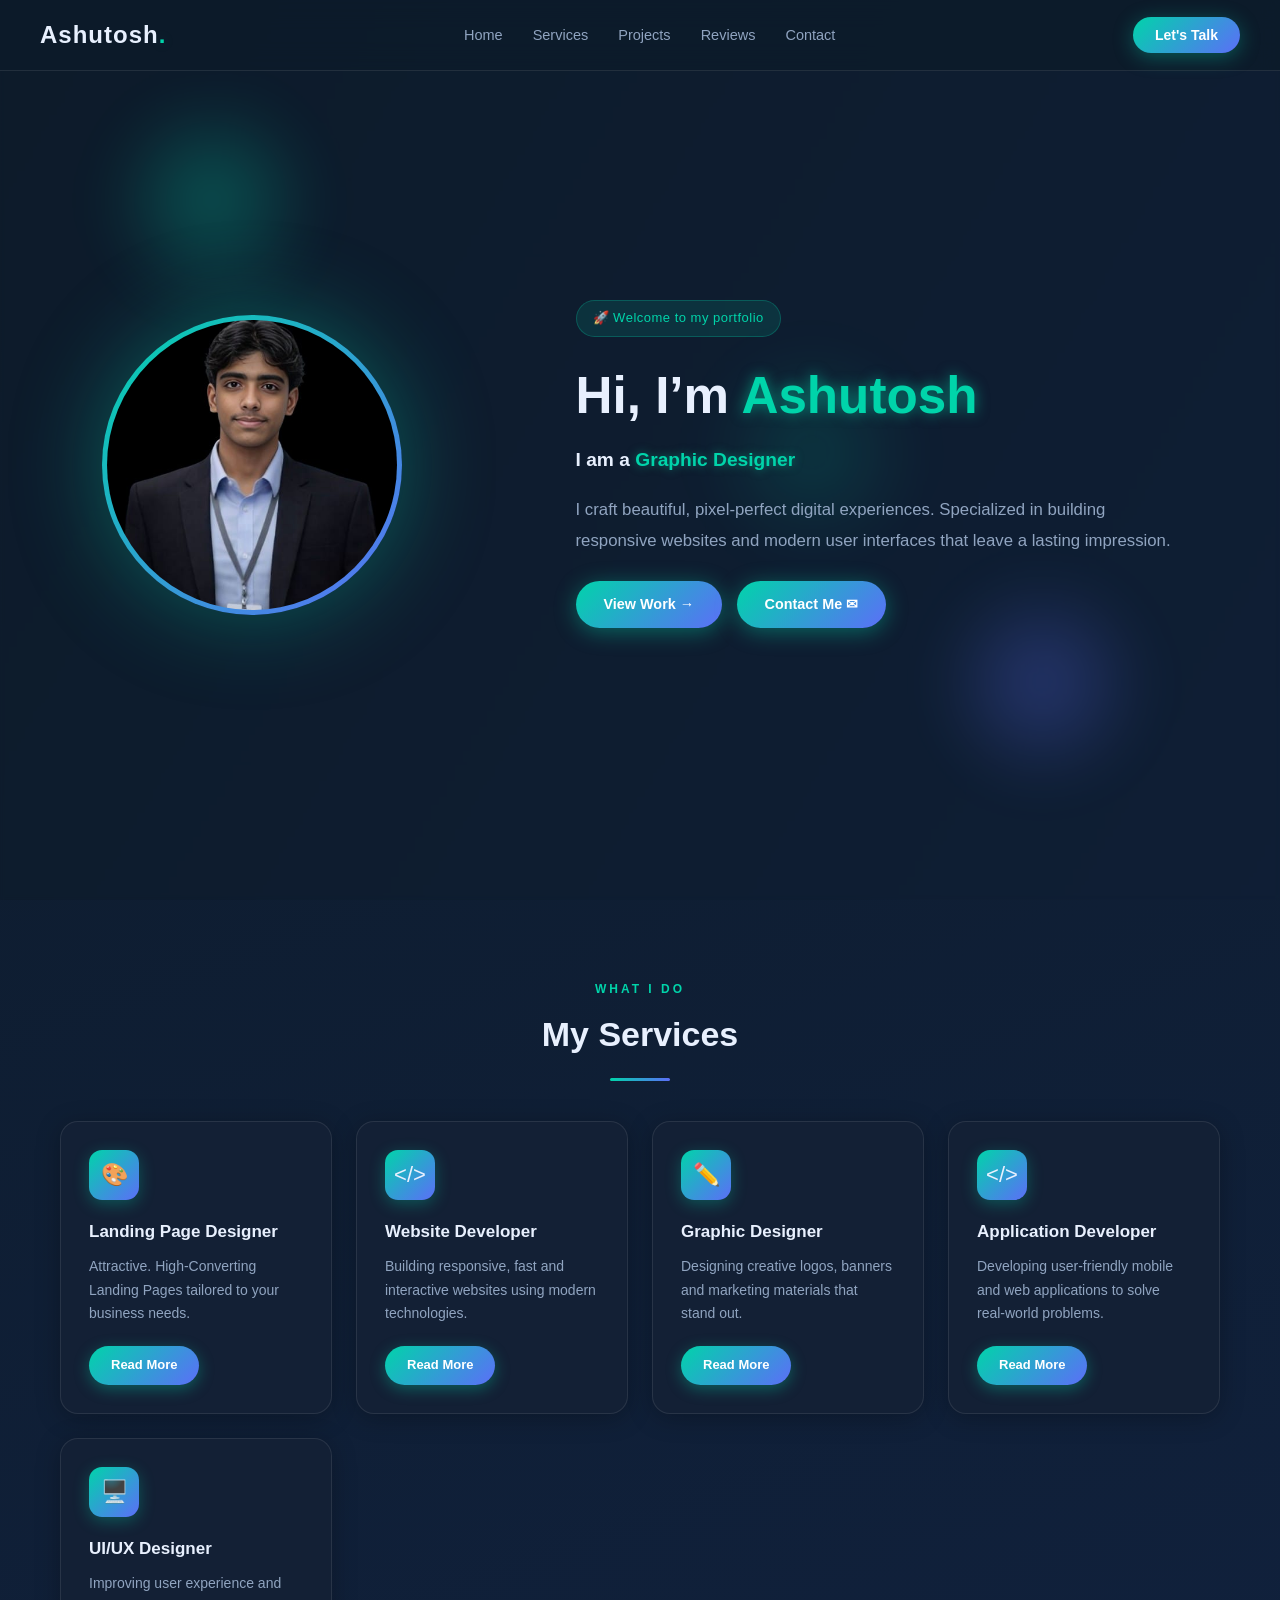
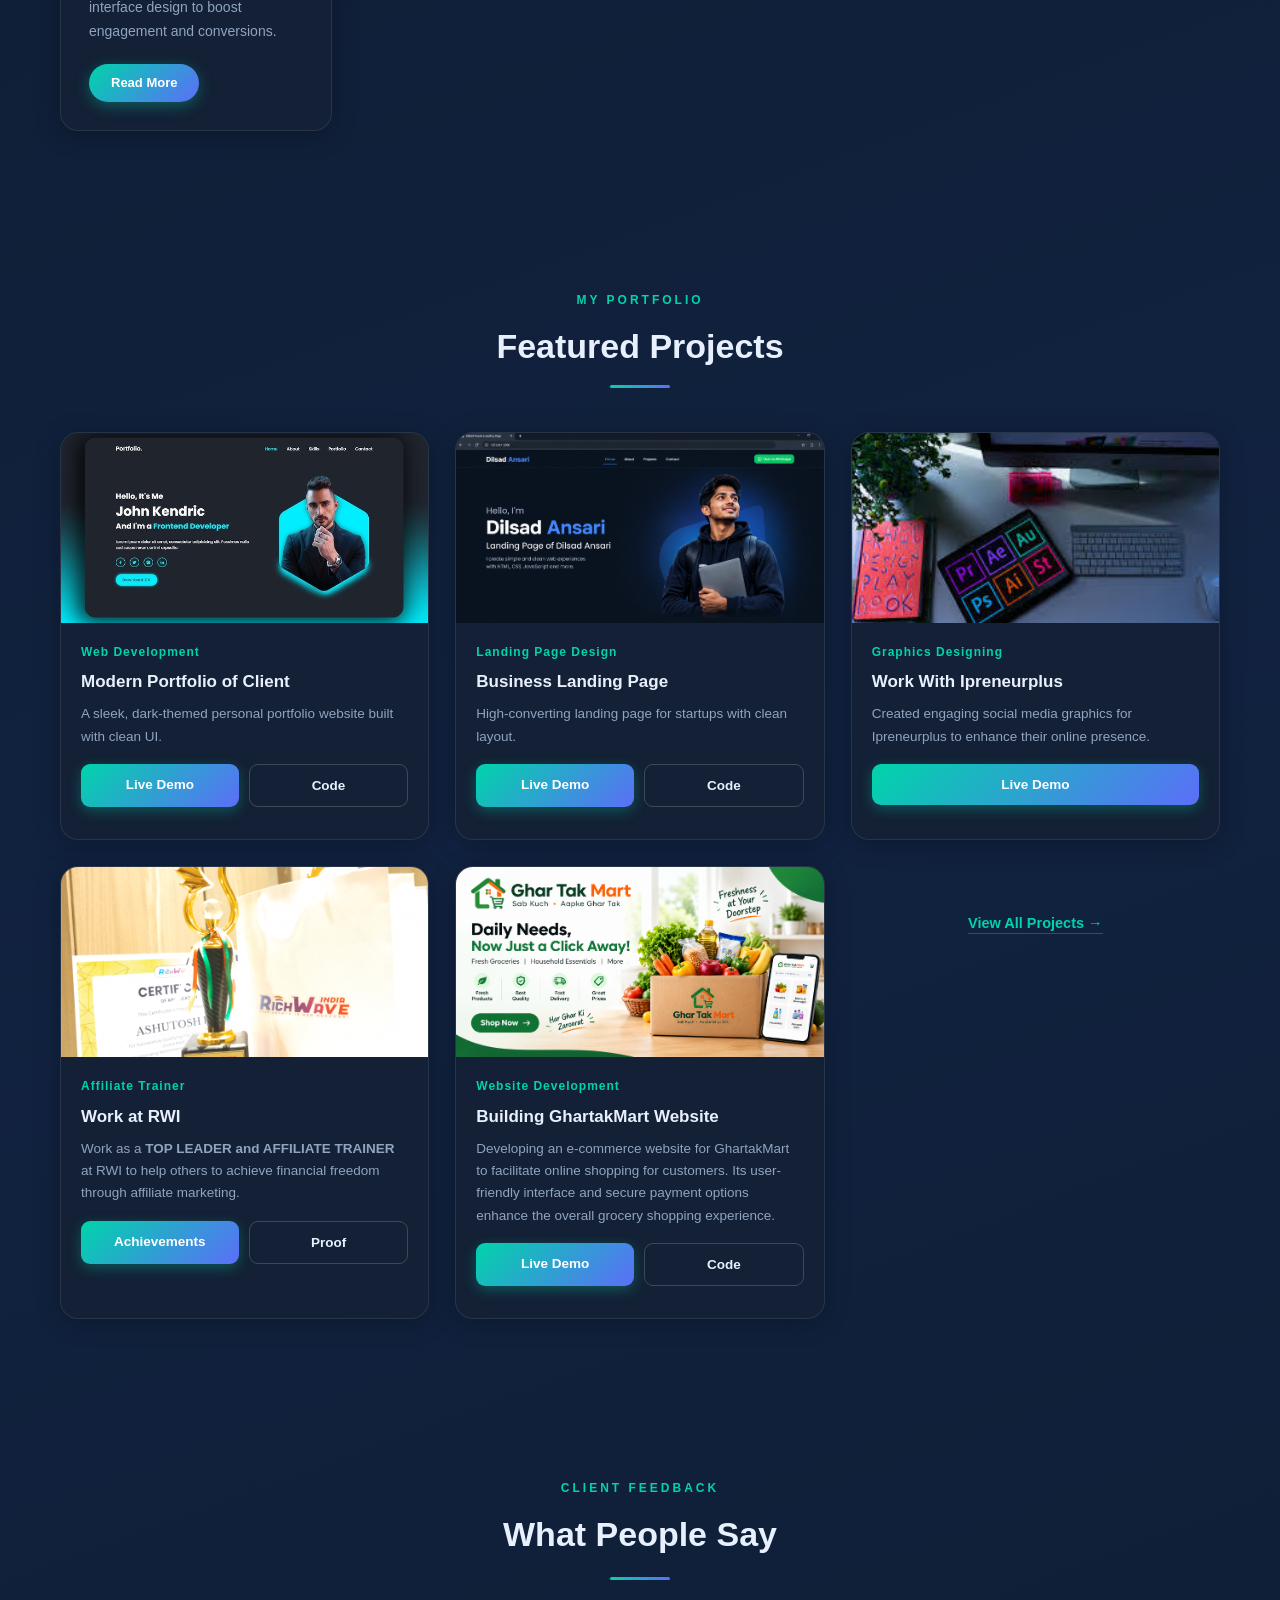
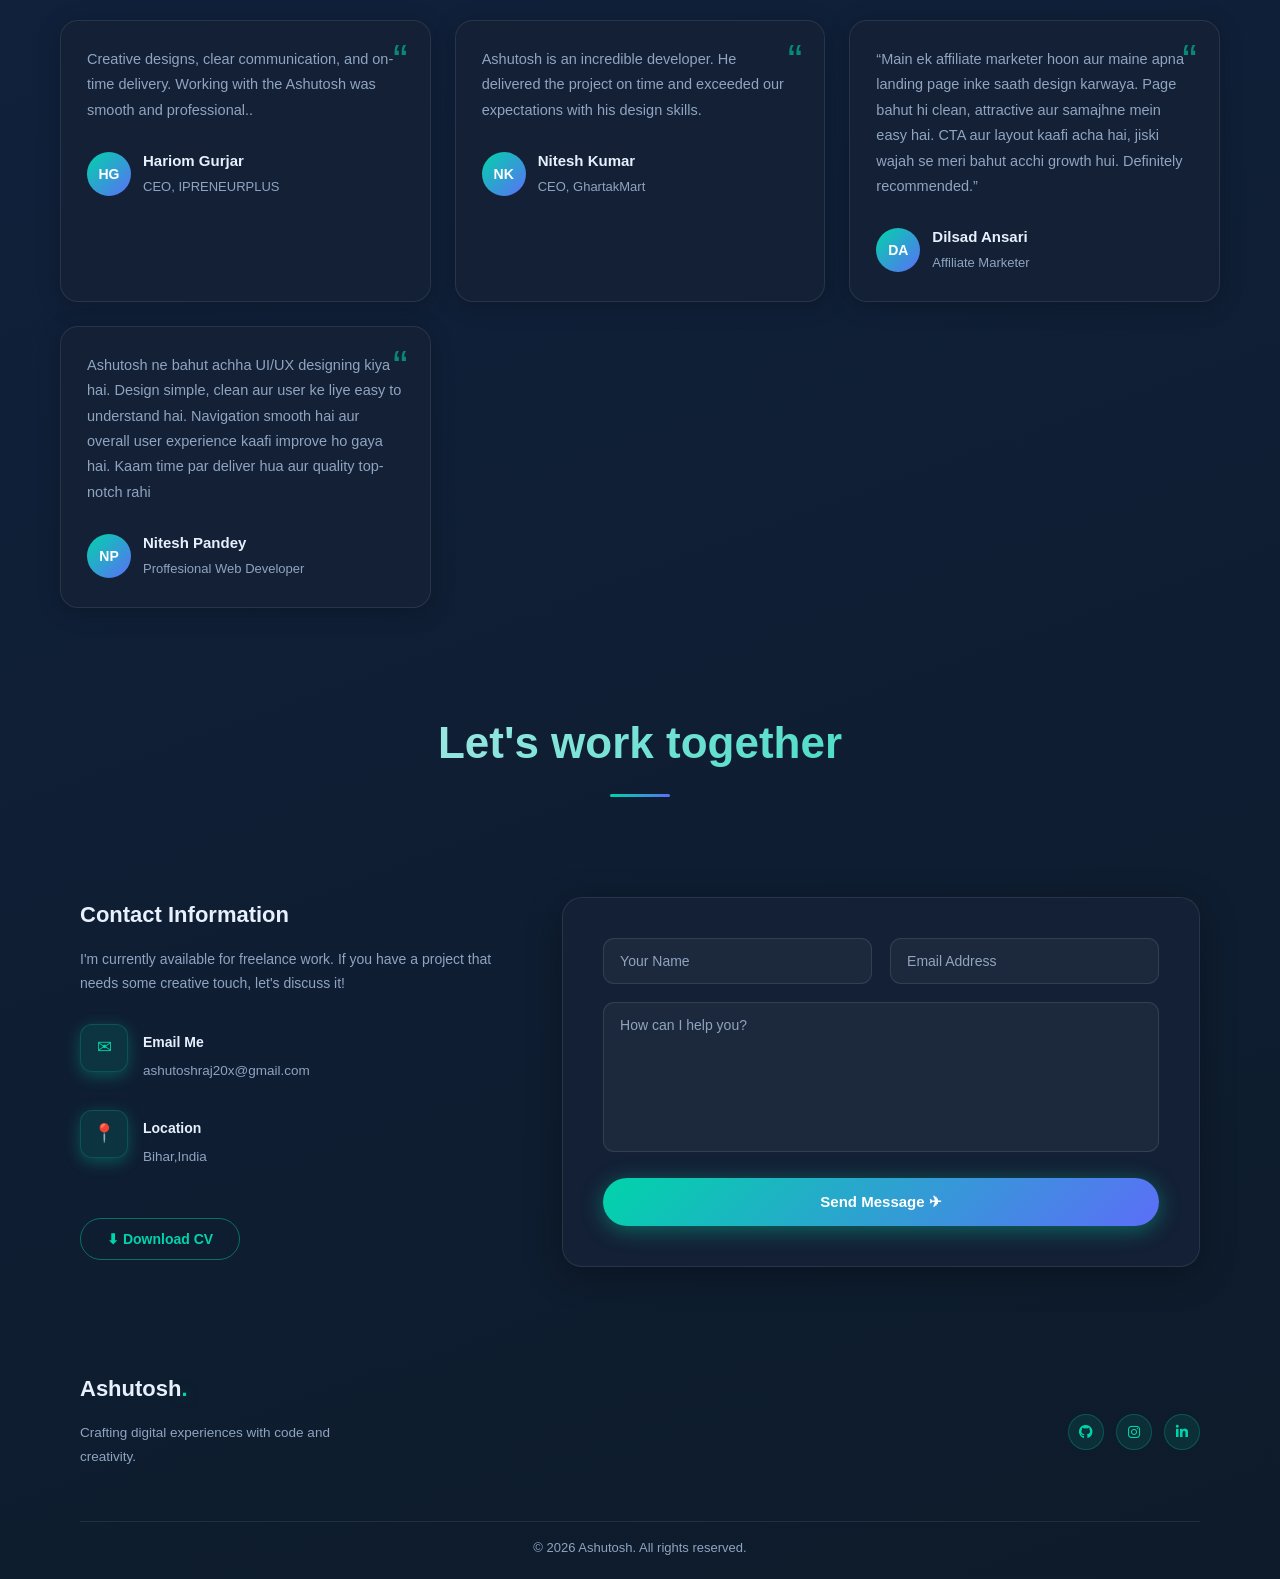
==== commit 0031c520: "Add files via upload" ====
--- a/index.html
+++ b/index.html
@@ -86,14 +86,13 @@
   </a>
 
   <div class="social-icons">
-    <a href="#"><i class="fab fa-github"></i></a>
-    <a href="#"><i class="fab fa-instagram"></i></a>
-    <a href="#"><i class="fab fa-linkedin-in"></i></a>
-    <a href="#"><i class="fab fa-twitter"></i></a>
+    <a href="https://github.com/ashutoshraj20x-web?"><i class="fab fa-github"></i></a>
+    <a href="https://www.instagram.com/hustle.with.ashutosh?psln=b3U2MGtvYjlobDd4"><i class="fab fa-instagram"></i></a>
+    <a href="https://www.linkedin.com/in/ashutosh-raj-3441b3426?utm_source=share_via&utm_content=profile&utm_medium=member_android"><i class="fab fa-linkedin-in"></i></a>
   </div>
 </div>
 
-
+       
 
 </section>
 
@@ -165,7 +164,7 @@
       <a href="readmore.html" class="read-btn">Read More</a>
     </div>
 
-    <div class="service-card">
+    <!-- <div class="service-card">
       <div class="icon">✏️</div>
       <h3>Affiliate Trainer</h3>
       <p>
@@ -173,9 +172,9 @@
         income online.
       </p>
       <a href="readmore.html" class="read-btn">Read More</a>
-    </div>
-
-    <div class="service-card">
+    </div> -->
+
+    <!-- <div class="service-card">
       <div class="icon">✏️</div>
       <h3>Meta Ads Expert</h3>
       <p>
@@ -183,9 +182,9 @@
         and Facebook.
       </p>
       <a href="readmore.html" class="read-btn">Read More</a>
-    </div>
-
-    <div class="service-card">
+    </div> -->
+
+    <!-- <div class="service-card">
       <div class="icon">✏️</div>
       <h3>Influencer Manager</h3>
       <p>
@@ -193,7 +192,7 @@
         marketing efforts.
       </p>
       <a href="readmore.html" class="read-btn">Read More</a>
-    </div>
+    </div> -->
 
   </div>
 </section>
@@ -241,7 +240,7 @@
       </div>
     </div>
 
-    <div class="project-card">
+    <!-- <div class="project-card">
       <div class="project-image img3"></div>
       <div class="project-content">
         <div class="project-tag">Full Stack</div>
@@ -254,9 +253,9 @@
           <a href="codetemp.html" target="_blank" class="btn btn-code">Code</a>
         </div>
       </div>
-    </div>
-
-    <div class="project-card">
+    </div>       -->
+
+    <!-- <div class="project-card">
       <div class="project-image img4"></div>
       <div class="project-content">
         <div class="project-tag">Full Stack</div>
@@ -269,7 +268,7 @@
           <a href="codetemp.html" target="_blank" class="btn btn-code">Code</a>
         </div>
       </div>
-    </div>
+    </div> -->
 
     <div class="project-card">
       <div class="project-image img5"></div>
@@ -286,7 +285,7 @@
       </div>
     </div>
 
-    <div class="project-card">
+    <!-- <div class="project-card">
       <div class="project-image img6"></div>
       <div class="project-content">
         <div class="project-tag">UI/UX Design</div>
@@ -299,7 +298,7 @@
           <a href="codetemp.html" target="_blank" class="btn btn-code">Code</a>
         </div>
       </div>
-    </div>
+    </div> -->
 
     <div class="project-card">
       <div class="project-image img7"></div>
@@ -316,7 +315,7 @@
       </div>
     </div>
 
-    <div class="project-card">
+    <!-- <div class="project-card">
       <div class="project-image img8"></div>
       <div class="project-content">
         <div class="project-tag">Affiliate Trainer</div>
@@ -329,9 +328,9 @@
           <a href="proof.html" target="_blank" class="btn btn-code">Proof</a>
         </div>
       </div>
-    </div>
-
-    <div class="project-card">
+    </div> -->
+
+    <!-- <div class="project-card">
       <div class="project-image img9"></div>
       <div class="project-content">
         <div class="project-tag">Affiliate Trainer</div>
@@ -344,7 +343,7 @@
           <a href="proof.html" target="_blank" class="btn btn-code">Proof</a>
         </div>
       </div>
-    </div>
+    </div> -->
 
     <div class="project-card">
       <div class="project-image img10"></div>
@@ -406,7 +405,7 @@
       </div>
     </div>
 
-    <div class="card">
+    <!-- <div class="card">
       <p>
         Ashutosh is a very good leader and trainer. He has a very good communication skill and explains everything in detail , making it easy to understand for beginners in our company.
       </p>
@@ -417,7 +416,7 @@
           <span>LEADER, RWI</span>
         </div>
       </div>
-    </div>
+    </div> -->
 
 
     <div class="card">
@@ -470,7 +469,7 @@
         <div class="icon">✉</div>
         <div>
           <h4>Email Me</h4>
-          <a href="mailto:rajashutosh713@gmail.com"><span>rajashutosh713@gmail.com</span></a>
+          <a href="mailto:ashutoshraj20x@gmail.com"><span>ashutoshraj20x@gmail.com</span></a>
         </div>
       </div>
 
@@ -521,10 +520,9 @@
     </div>
 
     <div class="social-icons">
-  <a href="#"><i class="fab fa-github"></i></a>
-  <a href="#"><i class="fab fa-instagram"></i></a>
-  <a href="#"><i class="fab fa-linkedin-in"></i></a>
-  <a href="#"><i class="fab fa-twitter"></i></a>
+    <a href="https://github.com/ashutoshraj20x-web?"><i class="fab fa-github"></i></a>
+    <a href="https://www.instagram.com/hustle.with.ashutosh?psln=b3U2MGtvYjlobDd4"><i class="fab fa-instagram"></i></a>
+    <a href="https://www.linkedin.com/in/ashutosh-raj-3441b3426?utm_source=share_via&utm_content=profile&utm_medium=member_android"><i class="fab fa-linkedin-in"></i></a>
 </div>
   </div>
 
--- a/styless.css
+++ b/styless.css
@@ -1,1733 +1,977 @@
+﻿/* ============================================================
+   ASHUTOSH PORTFOLIO — PROFESSIONAL THEME (Slate + Teal)
+   NOT too dark · attractive · clean · modern
+   ============================================================ */
+
+/* ── CSS Variables ─────────────────────────────────────── */
+:root {
+  --bg-base:      #0d1b2a;
+  --bg-card:      #132035;
+  --bg-glass:     rgba(19,32,53,0.75);
+  --accent:       #00d4aa;
+  --accent2:      #5c6ef8;
+  --accent-glow:  rgba(0,212,170,0.25);
+  --text-primary: #e8f0fe;
+  --text-muted:   #90a4c0;
+  --border:       rgba(255,255,255,0.09);
+  --radius-card:  18px;
+  --font:         "Segoe UI", "Inter", sans-serif;
+}
+
+/* ── Reset ──────────────────────────────────────────────── */
 * {
   margin: 0;
   padding: 0;
   box-sizing: border-box;
-  font-family: "Segoe UI", sans-serif;
-}
-
+  font-family: var(--font);
+}
+
+/* ── Body ───────────────────────────────────────────────── */
 body {
-  background: radial-gradient(circle at top, #0f2027, #000);
-  color: #fff;
-}
-
-/* Navbar */
-.navbar {
-  display: flex;
-  justify-content: space-between;
-  align-items: center;
-  padding: 25px 80px;
-}
-
-.logo {
-  font-size: 24px;
-  font-weight: bold;
-}
-
-.logo span {
-  color: #00c6ff;
-}
-
-.nav-links {
-  display: flex;
-  gap: 30px;
-  list-style: none;
-  color: #aaa;
-}
-
-.nav-links li:hover {
-  color: #fff;
-  cursor: pointer;
-}
-
-.talk-btn {
-  background: linear-gradient(90deg, #00c6ff, #0072ff);
-  border: none;
-  padding: 10px 20px;
-  border-radius: 25px;
-  color: #fff;
-  cursor: pointer;
-}
-
-/* Heading */
-.heading {
-  text-align: center;
-  margin-top: 40px;
-}
-
-.heading h1 {
-  font-size: 48px;
-}
-
-.line {
-  width: 80px;
-  height: 4px;
-  background: #00c6ff;
-  margin: 15px auto;
-  border-radius: 5px;
-}
-
-/* Contact Section */
-.contact {
-  display: flex;
-  gap: 60px;
-  padding: 60px 80px;
-}
-
-.contact-left {
-  width: 40%;
-}
-
-.contact-left h2 {
-  margin-bottom: 20px;
-}
-
-.contact-left p {
-  color: #aaa;
-  margin-bottom: 30px;
+  background: linear-gradient(160deg, #0d1b2a 0%, #112240 50%, #0d1b2a 100%);
+  color: var(--text-primary);
+  min-height: 100vh;
   line-height: 1.6;
 }
 
-.info {
-  display: flex;
-  gap: 15px;
-  margin-bottom: 20px;
-  align-items: center;
-}
-
-.icon {
-  background: #0a2a33;
-  padding: 12px;
-  border-radius: 10px;
-  color: #00c6ff;
-}
-
-.info h4 {
-  margin-bottom: 5px;
-}
-
-.info span {
-  color: #aaa;
-  font-size: 14px;
-}
-
-.cv-btn {
-  margin-top: 20px;
-  background: #111;
-  border: 1px solid #333;
-  color: #fff;
-  padding: 12px 25px;
-  border-radius: 30px;
-  cursor: pointer;
-}
-
-/* Right Form */
-.contact-right {
-  width: 60%;
-  background: rgba(255,255,255,0.03);
-  padding: 40px;
-  border-radius: 20px;
-  border: 1px solid rgba(255,255,255,0.1);
-}
-
-.row {
-  display: flex;
-  gap: 20px;
-}
-
-input, textarea {
-  width: 100%;
-  background: #0b0b0b;
-  border: 1px solid #333;
-  padding: 14px;
-  border-radius: 10px;
-  color: #fff;
-  margin-bottom: 20px;
-}
-
-textarea {
-  height: 150px;
-  resize: none;
-}
-
-.send-btn {
-  width: 100%;
-  padding: 15px;
-  border-radius: 30px;
-  border: none;
-  background: linear-gradient(90deg, #00c6ff, #0072ff);
-  color: #fff;
-  font-size: 16px;
-  cursor: pointer;
-}
-
-/* ============================= */
-/* MOBILE RESPONSIVE */
-/* ============================= */
-
-@media (max-width: 768px) {
-
-  /* Navbar */
-  .navbar {
-    flex-direction: column;
-    gap: 15px;
-    padding: 20px;
-  }
-
-  .nav-links {
-    flex-wrap: wrap;
-    justify-content: center;
-    gap: 15px;
-    font-size: 14px;
-  }
-
-  .talk-btn {
-    margin-top: 10px;
-  }
-
-  /* Heading */
-  .heading h1 {
-    font-size: 32px;
-  }
-
-  /* Contact Layout */
-  .contact {
-    flex-direction: column;
-    padding: 40px 20px;
-    gap: 40px;
-  }
-
-  .contact-left,
-  .contact-right {
-    width: 100%;
-  }
-
-  /* Contact Left */
-  .contact-left h2 {
-    font-size: 22px;
-  }
-
-  .contact-left p {
-    font-size: 14px;
-  }
-
-  /* Form */
-  .contact-right {
-    padding: 25px;
-  }
-
-  .row {
-    flex-direction: column;
-    gap: 0;
-  }
-
-  input,
-  textarea {
-    font-size: 14px;
-  }
-
-  .send-btn {
-    font-size: 15px;
-  }
-
-  /* Buttons */
-  .cv-btn {
-    width: 100%;
-    text-align: center;
-  }
-}
-
-#menu-toggle {
-  display: none;
-}
-
-.hamburger {
-  display: none;
-  flex-direction: column;
-  gap: 6px;
-  cursor: pointer;
-}
-
-.hamburger span {
-  width: 25px;
-  height: 3px;
-  background: #fff;
-  border-radius: 5px;
-}
-
-@media (max-width: 768px) {
-
-  .navbar {
-    flex-direction: row;
-    justify-content: space-between;
-  }
-
-  .hamburger {
-    display: flex;
-  }
-
-  .nav-links {
-    position: absolute;
-    top: 80px;
-    left: 0;
-    width: 100%;
-    background: #050b0f;
-    flex-direction: column;
-    align-items: center;
-    gap: 25px;
-    padding: 30px 0;
-    display: none;
-    border-top: 1px solid #111;
-  }
-
-  .talk-btn {
-    display: none;
-  }
-
-  /* Toggle menu */
-  #menu-toggle:checked ~ .nav-links {
-    display: flex;
-  }
-}
-
-
-    .testimonials {
-      padding: 60px 16px;
-      max-width: 1200px;
-      margin: auto;
-    }
-
-    .section-tag {
-      text-align: center;
-      color: #3bbcff;
-      font-size: 13px;
-      letter-spacing: 2px;
-      margin-bottom: 10px;
-    }
-
-    .section-title {
-      text-align: center;
-      font-size: 36px;
-      font-weight: bold;
-      margin-bottom: 14px;
-    }
-
-    .underline {
-      width: 60px;
-      height: 3px;
-      background: #3bbcff;
-      margin: 0 auto 50px;
-      border-radius: 10px;
-    }
-
-    .cards {
-      display: grid;
-      grid-template-columns: 1fr;
-      gap: 24px;
-    }
-
-    .card {
-      /* background: linear-gradient(180deg, #0b1726, #060d17); */
-      border-radius: 16px;
-      padding: 26px;
-      border: 1px solid rgba(255,255,255,0.08);
-      position: relative;
-    }
-
-    .card::before {
-      content: "“";
-      position: absolute;
-      top: 18px;
-      right: 22px;
-      font-size: 40px;
-      color: #3bbcff;
-      opacity: 0.4;
-    }
-
-    .card p {
-      color: #cfd8e3;
-      font-size: 15px;
-      line-height: 1.7;
-      margin-bottom: 28px;
-    }
-
-    .profile {
-      display: flex;
-      align-items: center;
-      gap: 12px;
-    }
-
-    .avatar {
-      width: 42px;
-      height: 42px;
-      background: #1c7ed6;
-      border-radius: 50%;
-      display: flex;
-      align-items: center;
-      justify-content: center;
-      font-weight: bold;
-      font-size: 14px;
-    }
-
-    .profile h4 {
-      font-size: 15px;
-    }
-
-    .profile span {
-      font-size: 13px;
-      color: #9fb3c8;
-    }
-
-    /* Tablet */
-    @media (min-width: 600px) {
-      .cards {
-        grid-template-columns: repeat(2, 1fr);
-      }
-    }
-
-    /* Desktop */
-    @media (min-width: 992px) {
-      .cards {
-        grid-template-columns: repeat(3, 1fr);
-      }
-    }
-
-    
-    .projects {
-      padding: 60px 16px;
-      max-width: 1200px;
-      margin: auto;
-    }
-
-    .section-tag {
-      text-align: center;
-      color: #3bbcff;
-      font-size: 12px;
-      letter-spacing: 2px;
-      margin-bottom: 8px;
-    }
-
-    .section-title {
-      text-align: center;
-      font-size: 32px;
-      font-weight: bold;
-      margin-bottom: 12px;
-    }
-
-    .underline {
-      width: 60px;
-      height: 3px;
-      background: #3bbcff;
-      margin: 0 auto 40px;
-      border-radius: 10px;
-    }
-
-    .project-grid {
-      display: grid;
-      grid-template-columns: 1fr;
-      gap: 24px;
-    }
-
-    .project-card {
-      background: linear-gradient(180deg, #0b1726, #060d17);
-      border-radius: 16px;
-      overflow: hidden;
-      border: 1px solid rgba(255,255,255,0.08);
-      transition: transform 0.3s ease;
-    }
-
-    .project-card:hover {
-      transform: translateY(-6px);
-    }
-
-    .project-image {
-      height: 180px;
-      background-size: cover;
-      background-position: center;
-    }
-
-    .img1 { background-image: url("portphoto.jpg"); }
-    .img2 { background-image: url("dilsadlp.png"); }
-    .img3 { background-image: url("Attendance-Management-System-Project-In-Java-Reports.png"); }
-    .img4 { background-image: url("ssschol.jpg"); }
-    .img5 { background-image: url("gdes.jpg"); }
-    .img6 { background-image: url("aff.webp"); }
-    .img7 { background-image: url("IMG_20250926_192424.jpg"); }
-    .img8 { background-image: url("IMG_1209.JPG"); }
-    .img9 { background-image: url("IMG-20250927-WA0124.jpg"); }
-    .img10 { background-image: url("gtm.webp"); }
-
-    .project-content {
-      padding: 18px;
-    }
-
-    .project-tag {
-      color: #3bbcff;
-      font-size: 12px;
-      margin-bottom: 6px;
-    }
-
-    .project-title {
-      font-size: 18px;
-      margin-bottom: 8px;
-    }
-
-    .project-desc {
-      font-size: 14px;
-      color: #cfd8e3;
-      line-height: 1.6;
-      margin-bottom: 16px;
-    }
-
-    .project-buttons {
-      display: flex;
-      gap: 10px;
-    }
-
-    .btn {
-      flex: 1;
-      padding: 10px;
-      border-radius: 8px;
-      font-size: 14px;
-      text-align: center;
-      text-decoration: none;
-      font-weight: bold;
-    }
-
-    .btn-demo {
-      background: #1c7ed6;
-      color: #fff;
-    }
-
-    .btn-code {
-      border: 1px solid rgba(255,255,255,0.2);
-      color: #fff;
-    }
-
-    .view-all {
-      margin-top: 40px;
-      text-align: center;
-    }
-
-    .view-all a {
-      color: #3bbcff;
-      text-decoration: none;
-      font-size: 14px;
-    }
-
-    /* Tablet */
-    @media (min-width: 600px) {
-      .project-grid {
-        grid-template-columns: repeat(2, 1fr);
-      }
-    }
-
-    /* Desktop */
-    @media (min-width: 992px) {
-      .project-grid {
-        grid-template-columns: repeat(3, 1fr);
-      }
-    }
-
-
-/* Section */
-.services{
-  padding:60px 16px;
-  /* max-width:1200px; */
-  margin:auto;
-}
-
-/* Heading */
-.tag{
-  text-align:center;
-  color:#3bbcff;
-  font-size:12px;
-  letter-spacing:2px;
-  margin-bottom:8px;
-}
-
-.title{
-  text-align:center;
-  font-size:34px;
-  font-weight:700;
-}
-
-.line{
-  width:60px;
-  height:3px;
-  background:#3bbcff;
-  margin:16px auto 40px;
-  border-radius:10px;
-}
-
-/* Grid (Mobile First) */
-.service-grid{
-  display:grid;
-  grid-template-columns:1fr;
-  gap:24px;
-}
-
-/* Card */
-.service-card{
-  /* background: linear-gradient(180deg, #0b1726, #060d17); */
-  border-radius:16px;
-  padding:28px;
-  border:1px solid rgba(255,255,255,0.08);
-  transition: transform .3s ease, border .3s ease;
-}
-
-.service-card:hover{
-  transform: translateY(-6px);
-  border-color: rgba(59,188,255,0.4);
-}
-
-/* Icon */
-.icon{
-  width:48px;
-  height:48px;
-  background: linear-gradient(135deg,#1c7ed6,#3bbcff);
-  border-radius:12px;
-  display:flex;
-  align-items:center;
-  justify-content:center;
-  margin-bottom:18px;
-  font-size:22px;
-}
-
-/* Text */
-.service-card h3{
-  font-size:18px;
-  margin-bottom:10px;
-}
-
-.service-card p{
-  font-size:14px;
-  line-height:1.7;
-  color:#cfd8e3;
-}
-
-/* Tablet */
-@media(min-width:600px){
-  .service-grid{
-    grid-template-columns:repeat(2,1fr);
-  }
-}
-
-/* Desktop */
-@media(min-width:992px){
-  .service-grid{
-    grid-template-columns:repeat(4,1fr);
-  }
-}
-
-
-/* HERO */
-.hero{
-  padding:50px 16px;
-  max-width:420px;
-  margin:auto;
-  text-align:center;
-}
-
-/* IMAGE */
-.avatar-wrap{
-  position:relative;
-  width:220px;
-  height:220px;
-  margin:0 auto 28px;
-}
-
-.ring{
-  position:absolute;
-  inset:-12px;
-  border-radius:50%;
-  border:2px solid rgba(59,188,255,0.3);
-}
-
-.ring.second{
-  inset:-26px;
-  border-color: rgba(59,188,255,0.15);
-}
-
-.avatar{
-  width:100%;
-  height:100%;
-  border-radius:50%;
-  overflow:hidden;
-  position:relative;
-  z-index:2;
-}
-
-.avatar img{
-  width:100%;
-  height:100%;
-  object-fit:cover;
-}
-
-/* ICON BADGES */
-.badge{
-  position:absolute;
-  width:36px;
-  height:36px;
-  background:#0b1726;
-  border:1px solid rgba(255,255,255,0.1);
-  border-radius:10px;
-  display:flex;
-  align-items:center;
-  justify-content:center;
-  font-size:16px;
-  z-index:3;
-}
-
-.badge.code{
-  top:10px;
-  right:-10px;
-}
-
-.badge.design{
-  bottom:10px;
-  left:-10px;
-}
-
-/* WELCOME TAG */
-.welcome{
-  display:inline-block;
-  background:#0b2a3d;
-  color:#3bbcff;
-  padding:6px 14px;
-  border-radius:20px;
-  font-size:13px;
-  margin-bottom:18px;
-}
-
-/* TEXT */
-.hero h1{
-  font-size:30px;
-  margin-bottom:6px;
-}
-
-.hero h1 span{
-  color:#3bbcff;
-}
-
-.hero h2{
-  font-size:16px;
-  color:#cfd8e3;
-  margin-bottom:16px;
-}
-
-.hero p{
-  font-size:14px;
-  line-height:1.7;
-  color:#9fb3c8;
-  margin-bottom:28px;
-}
-
-/* BUTTONS */
-.btn{
-  display:block;
-  width:100%;
-  padding:14px;
-  border-radius:10px;
-  text-decoration:none;
-  font-size:14px;
-  font-weight:bold;
-  margin-bottom:12px;
-}
-
-.btn-primary{
-  background: linear-gradient(135deg,#1c7ed6,#3bbcff);
-  color:#fff;
-}
-
-.btn-outline{
-  border:1px solid rgba(255,255,255,0.2);
-  color:#fff;
-}
-
-
-/* FOOTER */
-footer{
-  padding:40px 16px 20px;
-  max-width:1200px;
-  margin:auto;
-}
-
-/* TOP */
-.footer-top{
-  display:flex;
-  flex-direction:column;
-  gap:20px;
-}
-
-/* BRAND */
-.brand h2{
-  font-size:20px;
-  font-weight:700;
-}
-
-.brand h2 span{
-  color:#3bbcff;
-}
-
-.brand p{
-  font-size:14px;
-  color:#9fb3c8;
-  margin-top:6px;
-  max-width:280px;
-}
-
-/* SOCIAL */
-.social{
-  display:flex;
-  gap:14px;
-}
-
-.social a{
-  width:34px;
-  height:34px;
-  border-radius:8px;
-  background:#0b1726;
-  border:1px solid rgba(255,255,255,0.1);
-  display:flex;
-  align-items:center;
-  justify-content:center;
-  text-decoration:none;
-  color:#cfd8e3;
-  font-size:16px;
-}
-
-/* LINE */
-.divider{
-  height:1px;
-  background:rgba(255,255,255,0.08);
-  margin:28px 0 16px;
-}
-
-/* BOTTOM */
-.footer-bottom{
-  text-align:center;
-  font-size:13px;
-  color:#9fb3c8;
-}
-
-/* DESKTOP */
-@media(min-width:900px){
-  .footer-top{
-    flex-direction:row;
-    justify-content:space-between;
-    align-items:center;
-  }
-
-  .footer-bottom{
-    text-align:center;
-  }
-}
-
-
-/* Section */
-.feedback{
-  padding:60px 16px;
-  max-width:1200px;
-  margin:auto;
-}
-
-/* Heading */
-.tag{
-  text-align:center;
-  color:#3bbcff;
-  font-size:12px;
-  letter-spacing:2px;
-  margin-bottom:8px;
-}
-
-.title{
-  text-align:center;
-  font-size:32px;
-  font-weight:700;
-}
-
-.line{
-  width:60px;
-  height:3px;
-  background:#3bbcff;
-  margin:16px auto 40px;
-  border-radius:10px;
-}
-
-/* Cards Layout (Mobile First) */
-.cards{
-  display:grid;
-  grid-template-columns:1fr;
-  gap:24px;
-}
-
-/* Card */
-.card{
-  /* background: linear-gradient(180deg, #0b1726, #060d17); */
-  border-radius:16px;
-  padding:24px;
-  border:1px solid rgba(255,255,255,0.08);
-  position:relative;
-}
-
-/* Quote Icon */
-.card::after{
-  content:"“";
-  position:absolute;
-  top:18px;
-  right:22px;
-  font-size:38px;
-  color:#3bbcff;
-  opacity:0.4;
-}
-
-/* Text */
-.card p{
-  color:#cfd8e3;
-  font-size:15px;
-  line-height:1.7;
-  margin-bottom:26px;
-}
-
-/* Profile */
-.profile{
-  display:flex;
-  align-items:center;
-  gap:12px;
-}
-
-.avatar{
-  width:42px;
-  height:42px;
-  background:#1c7ed6;
-  border-radius:50%;
-  display:flex;
-  align-items:center;
-  justify-content:center;
-  font-weight:bold;
-}
-
-.profile h4{
-  font-size:15px;
-}
-
-.profile span{
-  font-size:13px;
-  color:#9fb3c8;
-}
-
-/* Tablet */
-@media(min-width:600px){
-  .cards{
-    grid-template-columns:repeat(2,1fr);
-  }
-}
-
-/* Desktop */
-@media(min-width:992px){
-  .cards{
-    grid-template-columns:repeat(3,1fr);
-  }
-}
-
-/* Navbar base */
-.navbar {
-  position: sticky;      /* makes it sticky */
-  top: 0;
-  width: 100%;
-  z-index: 1000;
-
-  background: rgba(0, 0, 0, 0.3); /* transparent */
-  backdrop-filter: blur(10px);   /* glass effect */
-  -webkit-backdrop-filter: blur(10px);
-
-  display: flex;
-  align-items: center;
-  justify-content: space-between;
-  padding: 16px 40px;
-
-  transition: background 0.3s ease, box-shadow 0.3s ease;
-}
-
-/* Optional: add shadow on scroll */
-.navbar.scrolled {
-  background: rgba(0, 0, 0, 0.6);
-  box-shadow: 0 4px 20px rgba(0, 0, 0, 0.3);
-}
-
-
-
-/* Outer wrapper */
-.avatar-wrapper {
-  width: 260px;
-  height: 260px;
-  /* display: flex; */
-  justify-content: center;
-  align-items: center;
-}
-
-
-.avatar-wrap {
-    position: relative;
-    width: 220px;
-    margin: 0 auto 28px;
-}
-
-/* Gradient ring */
-.avatar-ring {
-  width: 100%;
-  height: 100%;
-  padding: 6px;
-  border-radius: 50%;
-  background: linear-gradient(
-    135deg,
-    #6a5cff,
-    #3aa9ff,
-    #6a5cff
-  );
-  margin-left: -0.5rem;
-  display: flex;
-  justify-content: center;
-  align-items: center;
-}
-
-/* Image */
-.avatar-ring img {
-  width: 100%;
-  height: 100%;
-  border-radius: 50%;
-  object-fit: cover;
-  background: #000;
-}
-
-/* Avatar */
-.avatar-wrapper {
-  display: flex;
-  justify-content: center;
-  margin-bottom: 25px;
-  margin-left: 3.9rem;
-}
-
- @media screen and (max-width: 600px) {
-  .avatar-wrapper {
-      margin-left: 0rem;
-}
-}
-
-.avatar-ring {
-  width: 220px;
-  height: 220px;
-  padding: 6px;
-  border-radius: 50%;
-  background: linear-gradient(135deg, #6a5cff, #3aa9ff);
-}
-
-.avatar-ring img {
-  width: 100%;
-  height: 100%;
-  border-radius: 50%;
-  object-fit: cover;
-}
-
-/* Headings */
-h1 {
-  font-size: 1.6rem;
-  margin-bottom: 6px;
-}
-
-h1 span {
-  color: #6ae3ff;
-  text-shadow: 0 0 10px rgba(106, 227, 255, 0.7);
-}
-
-h2 {
-  font-size: 1rem;
-  color: rgb(124, 255, 248);
-  margin-bottom: 15px;
-}
-
-/* Description */
-p {
-  font-size: 0.9rem;
-  line-height: 1.6;
-  color: #cfd6ff;
-  margin-bottom: 25px;
-}
-
-/* Button */
-.btn {
-  display: inline-block;
-  padding: 12px 26px;
-  border-radius: 30px;
-  background: linear-gradient(135deg, #3aa9ff, #6a5cff);
-  color: #fff;
-  text-decoration: none;
-  font-size: 0.9rem;
-  font-weight: 500;
-  box-shadow: 0 0 20px rgba(58, 169, 255, 0.4);
-  transition: transform 0.3s ease, box-shadow 0.3s ease;
-}
-
-.btn:hover {
-  transform: translateY(-2px);
-  box-shadow: 0 0 30px rgba(106, 92, 255, 0.6);
-}
-
-/* Tablet */
-@media (min-width: 768px) {
-  .hero {
-    max-width: 520px;
-  }
-
-  .avatar-ring {
-    width: 260px;
-    height: 260px;
-  }
-
-  h1 {
-    font-size: 1.9rem;
-  }
-
-  p {
-    font-size: 1rem;
-  }
-}
-
-@media (min-width: 992px) {
-  .hero {
-    flex-direction: row; /* TEXT LEFT, IMAGE RIGHT */
-    max-width: 1100px;
-    margin: auto;
-    text-align: left;
-    /* padding: 80px 40px; */
-  }
-
-  .hero-text {
-    flex: 1;
-  }
-
-  .hero-image {
-    flex: 1;
-    justify-content: flex-end;
-  }
-
-  .avatar-ring {
-    width: 280px;
-    height: 280px;
-  }
-
-  .hero-text h1 {
-    font-size: 2.2rem;
-  }
-
-  .hero-text p {
-    font-size: 1rem;
-    max-width: 500px;
-  }
-}
-
-.services {
-  padding: 80px 20px;
-  background: radial-gradient(circle at top, #0b1020, #02040a);
-  color: #fff;
-}
-
-/* Title */
-.section-title {
-  text-align: center;
-  margin-bottom: 50px;
-}
-
-.section-title span {
-  font-size: 12px;
-  letter-spacing: 2px;
-  color: #6ae3ff;
-}
-
-.section-title h2 {
-  font-size: 2rem;
-  margin: 8px 0;
-}
-
-.section-title .line {
-  width: 50px;
-  height: 3px;
-  background: #3aa9ff;
-  margin: 10px auto 0;
-  border-radius: 10px;
-}
-
-/* Grid */
-.services-grid {
-  display: grid;
-  grid-template-columns: 1fr;
-  gap: 25px;
-  max-width: 1100px;
-  margin: auto;
-}
-
-/* Card */
-.service-card {
-  /* background: linear-gradient(180deg, #071426, #030812); */
-  border-radius: 16px;
-  padding: 30px;
-  box-shadow: 0 0 30px rgba(0, 0, 0, 0.4);
-  transition: transform 0.3s ease, box-shadow 0.3s ease;
-}
-
-.service-card:hover {
-  transform: translateY(-8px);
-  box-shadow: 0 0 40px rgba(58, 169, 255, 0.25);
-}
-
-/* Icon */
-.service-card .icon {
-  width: 48px;
-  height: 48px;
-  background: linear-gradient(135deg, #3aa9ff, #6a5cff);
-  display: flex;
-  align-items: center;
-  justify-content: center;
-  border-radius: 12px;
-  font-size: 22px;
-  margin-bottom: 18px;
-}
-
-/* Text */
-.service-card h3 {
-  font-size: 1.2rem;
-  margin-bottom: 10px;
-}
-
-.service-card p {
-  font-size: 0.9rem;
-  line-height: 1.6;
-  color: #cfd6ff;
-  margin-bottom: 20px;
-}
-
-/* Read More Button */
-.read-btn {
-  display: inline-block;
-  padding: 10px 22px;
-  border-radius: 25px;
-  font-size: 0.85rem;
-  text-decoration: none;
-  color: #fff;
-  background: linear-gradient(135deg, #3aa9ff, #6a5cff);
-  box-shadow: 0 0 15px rgba(58, 169, 255, 0.4);
-  transition: all 0.3s ease;
-}
-
-.read-btn:hover {
-  box-shadow: 0 0 25px rgba(106, 92, 255, 0.6);
-  transform: translateY(-2px);
-}
-
-/* Tablet */
-@media (min-width: 768px) {
-  .services-grid {
-    grid-template-columns: repeat(2, 1fr);
-  }
-}
-
-/* Desktop */
-@media (min-width: 1024px) {
-  .services-grid {
-    grid-template-columns: repeat(4, 1fr);
-  }
-}
-
-@media (max-width: 768px) {
-  .hero {
-    margin-top: 1.5rem;
-  }
-}
-
-/* Default: Desktop/Laptop → hide */
-.social-icons {
-  display: none;
-}
-
-/* Mobile devices */
-@media (max-width: 768px) {
-  .social-icons {
-    display: flex;
-    gap: 18px;
-    margin-top: 4.3rem;
-    justify-content: center;
-  }
-
-  .social-icons a {
-    width: 42px;
-    height: 42px;
-    border-radius: 50%;
-    background: linear-gradient(135deg, #3aa9ff, #6a5cff);
-    display: flex;
-    align-items: center;
-    justify-content: center;
-    text-decoration: none;
-    font-size: 20px;
-    color: #fff;
-    box-shadow: 0 6px 18px rgba(58, 169, 255, 0.35);
-    transition: transform 0.25s ease, box-shadow 0.25s ease;
-  }
-
-  .social-icons a:active {
-    transform: scale(0.92);
-  }
-}
-
-/* HERO */
-.hero {
-  position: relative;
-  overflow: hidden;
-  z-index: 1;
-}
-
-/* BACKGROUND CONTAINER */
-.bg-animation {
-  position: absolute;
-  inset: 0;
-  z-index: -1;
-  background: linear-gradient(
-    120deg,
-    #02040a,
-    #08142a,
-    #02040a
-  );
-  background-size: 400% 400%;
-  animation: gradientMove 12s ease infinite;
-}
-
-/* FLOATING ORBS */
-.bg-animation span {
-  position: absolute;
-  width: 180px;
-  height: 180px;
-  border-radius: 50%;
-  background: radial-gradient(circle, rgba(58,169,255,0.45), transparent 70%);
-  filter: blur(20px);
-  animation: float 10s infinite ease-in-out;
-}
-
-/* Individual orbs */
-.bg-animation span:nth-child(1) {
-  top: 10%;
-  left: 10%;
-}
-
-.bg-animation span:nth-child(2) {
-  bottom: 15%;
-  right: 15%;
-  animation-delay: 3s;
-}
-
-.bg-animation span:nth-child(3) {
-  top: 40%;
-  right: 30%;
-  animation-delay: 6s;
-}
-
-/* Animations */
-@keyframes gradientMove {
-  0% { background-position: 0% 50%; }
-  50% { background-position: 100% 50%; }
-  100% { background-position: 0% 50%; }
-}
-
-@keyframes float {
-  0%, 100% {
-    transform: translateY(0) translateX(0);
-  }
-  50% {
-    transform: translateY(-40px) translateX(30px);
-  }
-}
-
-.dynamic-title {
-  font-size: 1.2rem;
-  font-weight: 600;
-}
-
-.static-text {
-  color: #ffffff;
-}
-
-.dynamic-text::after {
-  content: "Graphic Designer";
-  color: #4aff9a;
-  animation: changeText 8s infinite;
-}
-
-/* Text changing animation */
-@keyframes changeText {
-  0% {
-    content: "Graphic Designer";
-  }
-  25% {
-    content: "Web Developer";
-  }
-  50% {
-    content: "Programmer";
-  }
-  75% {
-    content: "Landing Page Designer";
-  }
-  100% {
-    content: "Graphic Designer";
-  }
-}
-
-.navbar ul a{
-  text-decoration: none;
-  color: whitesmoke;
-}
-
-.info a{
-  text-decoration: none;
-  color: white;
-}
-
-/* .cta-btn {
-  text-decoration: none;
-  color: white;
-} */
-
-.social-icons {
-  display: flex;
-  gap: 10px;
-}
-
-/* ICON BASE */
-.social-icons a {
-  width: 26px;
-  height: 26px;
-  background: #f1f3ff;
-  color: #555;
-  border-radius: 50%;
-  display: flex;
-  align-items: center;
-  justify-content: center;
-  font-size: 12px;
-  text-decoration: none;
-  transition: 0.3s ease;
-}
-
-/* HOVER EFFECT */
-.social-icons a:hover {
-  background: linear-gradient(135deg, #6b4eff, #a64cff);
-  color: #fff;
-  transform: translateY(-4px) scale(1.15);
-  box-shadow: 0 6px 15px rgba(108, 78, 255, 0.5);
-  animation: bounce 0.4s;
-}
-
-/* BOUNCE ANIMATION */
-@keyframes bounce {
-  0% { transform: translateY(0) scale(1); }
-  50% { transform: translateY(-6px) scale(1.2); }
-  100% { transform: translateY(-4px) scale(1.15); }
-}
-
-.social-icons {
-  display: flex;
-  gap: 10px;
-}
-
-/* ICON BOX */
-.social-icons a {
-  width: 28px;
-  height: 28px;
-  background: #eef1ff;
-  color: #333;
-  border-radius: 50%;
-  display: flex;
-  align-items: center;
-  justify-content: center;
-  font-size: 13px;
-  text-decoration: none;
-  transition: all 0.3s ease;
-}
-
-/* ICON FIX */
-.social-icons i {
-  display: block;
-}
-
-/* HOVER ANIMATION */
-.social-icons a:hover {
-  background: linear-gradient(135deg, #6b4eff, #a64cff);
-  color: #fff;
-  transform: translateY(-4px) scale(1.15);
-  box-shadow: 0 8px 18px rgba(108, 78, 255, 0.4);
-}
-
-/* Navbar base */
-.navbar {
-  display: flex;
-  align-items: center;
-  justify-content: space-between;
-  position: relative;
-}
-
-/* Hamburger fix */
-.hamburger {
-  margin-left: auto;
-}
-
-/* Mobile specific fix */
-@media (max-width: 768px) {
-
-  .hamburger {
-    position: absolute;
-    right: 20px;      /* 🔥 pura right edge */
-    top: 50%;
-    transform: translateY(-50%);
-  }
-
-  .nav-links {
-    position: fixed;
-    top: 0;
-    right: 0;         /* 🔥 menu bhi right se open */
-    height: 100vh;
-    width: 100%;
-    transform: translateX(100%);
-    transition: 0.3s ease;
-  }
-
-  #menu-toggle:checked ~ .nav-links {
-    transform: translateX(0);
-  }
-}
-
-@media (max-width: 768px) {
-
-  .hamburger {
-    position: fixed;
-    right: 20px;
-    top: 22px;
-    z-index: 1001;
-  }
-}
-
-@media (max-width: 768px) {
-
-  .nav-links {
-    position: fixed;
-    top: 0;
-    right: 0;
-    height: 100vh;
-    width: 100%;
-    
-    background: rgba(10, 10, 20, 0.55);   /* 🔥 transparent */
-    backdrop-filter: blur(12px);          /* glass effect */
-    -webkit-backdrop-filter: blur(12px);
-
-    display: flex;
-    flex-direction: column;
-    align-items: center;
-    justify-content: center;
-
-    transform: translateX(100%);
-    transition: transform 0.35s ease;
-    z-index: 1000;
-  }
-
-  #menu-toggle:checked ~ .nav-links {
-    transform: translateX(0);
-  }
-}
-
-.nav-links,
-.hamburger {
-  box-sizing: border-box;
-}
-
-@media (max-width: 768px) {
-
-  .nav-links li {
-    font-size: 1.5rem;
-    margin: 15px 0;
-  }
-
-  .nav-links a {
-    transition: color 0.3s ease;
-  }
-
-  .nav-links a:hover {
-    color: #00ffd5;
-  }
-}
-
-/* Sticky Navbar */
-.navbar {
-  position: sticky;
-  top: 0;
-  z-index: 2000;
-  background: rgba(5, 5, 15, 0.8);
-  backdrop-filter: blur(10px);
-}
-
+/* ================================================================
+   NAVBAR
+================================================================ */
 .navbar {
   position: fixed;
   top: 0;
   left: 0;
   width: 100%;
   z-index: 3000;
-  background: rgba(5, 5, 15, 0.85);
-  backdrop-filter: blur(10px);
+  display: flex;
+  align-items: center;
+  justify-content: space-between;
+  padding: 16px 40px;
+  background: rgba(13,27,42,0.82);
+  backdrop-filter: blur(14px);
+  -webkit-backdrop-filter: blur(14px);
+  border-bottom: 1px solid var(--border);
+  transition: background 0.3s ease, box-shadow 0.3s ease;
+}
+
+.navbar.scrolled {
+  background: rgba(13,27,42,0.96);
+  box-shadow: 0 4px 30px rgba(0,0,0,0.35);
+}
+
+.logo {
+  font-size: 24px;
+  font-weight: 700;
+  letter-spacing: 1px;
+  color: var(--text-primary);
+}
+.logo span {
+  color: var(--accent);
+  text-shadow: 0 0 12px var(--accent-glow);
+}
+
+.nav-links {
+  display: flex;
+  gap: 30px;
+  list-style: none;
+}
+.nav-links a {
+  text-decoration: none;
+  color: var(--text-muted);
+  font-size: 14.5px;
+  font-weight: 500;
+  transition: color 0.25s ease;
+}
+.nav-links li:hover,
+.nav-links a:hover {
+  color: var(--accent);
+  cursor: pointer;
+}
+
+.talk-btn {
+  background: linear-gradient(135deg, var(--accent), var(--accent2));
+  border: none;
+  padding: 10px 22px;
+  border-radius: 25px;
+  color: #fff;
+  font-size: 14px;
+  font-weight: 600;
+  cursor: pointer;
+  box-shadow: 0 4px 20px rgba(0,212,170,0.35);
+  transition: transform 0.25s ease, box-shadow 0.25s ease;
+}
+.talk-btn:hover {
+  transform: translateY(-2px);
+  box-shadow: 0 6px 28px rgba(0,212,170,0.5);
+}
+
+#menu-toggle { display: none; }
+.hamburger {
+  display: none;
+  flex-direction: column;
+  gap: 6px;
+  cursor: pointer;
+  margin-left: auto;
+}
+.hamburger span {
+  width: 25px;
+  height: 3px;
+  background: var(--text-primary);
+  border-radius: 5px;
+  transition: background 0.3s;
 }
 
 @media (max-width: 768px) {
-
+  .navbar { padding: 14px 20px; }
+  .hamburger {
+    display: flex;
+    position: fixed;
+    right: 20px;
+    top: 22px;
+    z-index: 3500;
+  }
   .nav-links {
-    top: 70px;              /* 🔥 navbar height ke niche */
+    position: fixed;
+    top: 70px;
+    right: 0;
     height: calc(100vh - 70px);
-    right: 0;
     width: 100%;
-
-    background: rgba(10, 10, 20, 0.55);
-    backdrop-filter: blur(12px);
-
-    position: fixed;
+    background: rgba(13,27,42,0.94);
+    backdrop-filter: blur(14px);
+    -webkit-backdrop-filter: blur(14px);
+    flex-direction: column;
+    align-items: center;
+    justify-content: center;
+    gap: 32px;
     transform: translateX(100%);
     transition: transform 0.35s ease;
     z-index: 2000;
   }
-
-  #menu-toggle:checked ~ .nav-links {
-    transform: translateX(0);
+  .nav-links a { font-size: 1.4rem; color: var(--text-primary); }
+  .nav-links a:hover { color: var(--accent); }
+  #menu-toggle:checked ~ .nav-links { transform: translateX(0); }
+  .talk-btn { display: none; }
+}
+
+/* ================================================================
+   BACKGROUND ANIMATION
+================================================================ */
+.bg-animation {
+  position: absolute;
+  inset: 0;
+  z-index: -1;
+  background: linear-gradient(120deg, #0d1b2a, #112240, #0d1b2a);
+  background-size: 400% 400%;
+  animation: gradientMove 14s ease infinite;
+}
+.bg-animation span {
+  position: absolute;
+  width: 220px;
+  height: 220px;
+  border-radius: 50%;
+  filter: blur(24px);
+  animation: float 11s infinite ease-in-out;
+}
+.bg-animation span:nth-child(1) {
+  top: 10%; left: 8%;
+  background: radial-gradient(circle, rgba(0,212,170,0.3), transparent 70%);
+}
+.bg-animation span:nth-child(2) {
+  bottom: 12%; right: 10%;
+  background: radial-gradient(circle, rgba(92,110,248,0.3), transparent 70%);
+  animation-delay: 3.5s;
+}
+.bg-animation span:nth-child(3) {
+  top: 38%; right: 28%;
+  background: radial-gradient(circle, rgba(0,212,170,0.15), transparent 70%);
+  animation-delay: 7s;
+}
+
+@keyframes gradientMove {
+  0%   { background-position: 0% 50%; }
+  50%  { background-position: 100% 50%; }
+  100% { background-position: 0% 50%; }
+}
+@keyframes float {
+  0%, 100% { transform: translateY(0) translateX(0); }
+  50%       { transform: translateY(-45px) translateX(30px); }
+}
+
+/* ================================================================
+   HERO SECTION
+================================================================ */
+.hero {
+  position: relative;
+  overflow: hidden;
+  z-index: 1;
+  min-height: 100vh;
+  display: flex;
+  flex-direction: column;
+  align-items: center;
+  justify-content: center;
+  text-align: center;
+  padding: 100px 20px 60px;
+  gap: 30px;
+  backdrop-filter: blur(2px);
+}
+
+@media (min-width: 1024px) {
+  .hero {
+    flex-direction: row;
+    text-align: left;
+    justify-content: space-between;
+    padding: 100px 8% 60px;
   }
-}
-
-@media (max-width: 768px) {
-  .hamburger {
-    position: absolute;
-    right: 20px;
-    top: 50%;
-    transform: translateY(-50%);
-    z-index: 3500;
+  .hero-text { max-width: 56%; }
+  .avatar-wrapper { max-width: 40%; justify-content: flex-end; }
+}
+
+.avatar-wrapper {
+  display: flex;
+  justify-content: center;
+  margin-bottom: 10px;
+  margin-left: 0;
+}
+@media screen and (max-width: 600px) {
+  .avatar-wrapper { margin-left: 0; }
+}
+
+.avatar-ring {
+  width: 220px;
+  height: 220px;
+  padding: 5px;
+  border-radius: 50%;
+  background: linear-gradient(135deg, var(--accent), var(--accent2));
+  box-shadow: 0 0 60px rgba(0,212,170,0.3), 0 0 120px rgba(92,110,248,0.15);
+  display: flex;
+  justify-content: center;
+  align-items: center;
+}
+.avatar-ring img {
+  width: 100%;
+  height: 100%;
+  border-radius: 50%;
+  object-fit: cover;
+  background: var(--bg-base);
+}
+
+@media (min-width: 768px) {
+  .avatar-ring { width: 260px; height: 260px; }
+}
+@media (min-width: 1024px) {
+  .avatar-ring {
+    width: 300px;
+    height: 300px;
+    box-shadow: 0 0 90px rgba(0,212,170,0.35);
   }
 }
 
-/* ============================
-   SOCIAL ICONS: MOBILE ONLY
-============================ */
-
-/* Default: hide social icons */
-.hero .social-icons {
-  display: none;
-}
-
-/* Show ONLY on mobile */
+.welcome {
+  display: inline-block;
+  background: rgba(0,212,170,0.12);
+  color: var(--accent);
+  padding: 7px 16px;
+  border-radius: 22px;
+  font-size: 13px;
+  font-weight: 500;
+  margin-bottom: 18px;
+  border: 1px solid rgba(0,212,170,0.25);
+  letter-spacing: 0.5px;
+}
+
+h1 {
+  font-size: 1.7rem;
+  margin-bottom: 8px;
+  color: var(--text-primary);
+}
+h1 span {
+  color: var(--accent);
+  text-shadow: 0 0 14px rgba(0,212,170,0.6);
+}
+h2 {
+  font-size: 1.05rem;
+  color: var(--text-muted);
+  margin-bottom: 15px;
+}
+p {
+  font-size: 0.92rem;
+  line-height: 1.75;
+  color: var(--text-muted);
+  margin-bottom: 25px;
+}
+
+.dynamic-title {
+  font-size: 1.2rem;
+  font-weight: 600;
+  margin-bottom: 16px;
+}
+.static-text { color: var(--text-primary); }
+.dynamic-text::after {
+  content: "Graphic Designer";
+  color: var(--accent);
+  text-shadow: 0 0 10px rgba(0,212,170,0.5);
+  animation: changeText 8s infinite;
+}
+@keyframes changeText {
+  0%   { content: "Graphic Designer"; }
+  25%  { content: "Web Developer"; }
+  50%  { content: "Programmer"; }
+  75%  { content: "Landing Page Designer"; }
+  100% { content: "Graphic Designer"; }
+}
+
+.btn {
+  display: inline-block;
+  padding: 12px 28px;
+  border-radius: 30px;
+  text-decoration: none;
+  font-size: 0.9rem;
+  font-weight: 600;
+  margin-bottom: 12px;
+  transition: transform 0.3s ease, box-shadow 0.3s ease;
+}
+.btn-primary {
+  background: linear-gradient(135deg, var(--accent), var(--accent2));
+  color: #fff;
+  box-shadow: 0 4px 22px rgba(0,212,170,0.4);
+  margin-right: 10px;
+}
+.btn-primary:hover {
+  transform: translateY(-3px);
+  box-shadow: 0 8px 32px rgba(0,212,170,0.55);
+}
+.btn-outline {
+  border: 1.5px solid rgba(255,255,255,0.22);
+  color: var(--text-primary);
+}
+.btn-outline:hover {
+  border-color: var(--accent);
+  color: var(--accent);
+}
+
+.social-icons {
+  display: flex;
+  gap: 12px;
+  margin-top: 20px;
+}
+.social-icons a {
+  width: 38px;
+  height: 38px;
+  border-radius: 50%;
+  background: rgba(0,212,170,0.1);
+  border: 1.5px solid rgba(0,212,170,0.3);
+  color: var(--accent);
+  display: flex;
+  align-items: center;
+  justify-content: center;
+  font-size: 15px;
+  text-decoration: none;
+  transition: all 0.3s ease;
+}
+.social-icons a:hover {
+  background: linear-gradient(135deg, var(--accent), var(--accent2));
+  color: #fff;
+  border-color: transparent;
+  transform: translateY(-4px) scale(1.1);
+  box-shadow: 0 8px 20px rgba(0,212,170,0.45);
+}
+.social-icons i { display: block; }
+
+.hero .social-icons { display: none; }
 @media (max-width: 768px) {
   .hero .social-icons {
     display: flex;
     justify-content: center;
-    gap: 15px;
-    margin-top: 69px;
+    margin-top: 30px;
   }
 }
 
-.hero {
-  min-height: 100vh;
-  display: flex;
-  flex-direction: column; /* mobile default */
+@keyframes slideFadeLeft {
+  from { opacity: 0; transform: translateX(-60px); }
+  to   { opacity: 1; transform: translateX(0); }
+}
+@keyframes slideFadeRight {
+  from { opacity: 0; transform: translateX(60px); }
+  to   { opacity: 1; transform: translateX(0); }
+}
+@media (min-width: 1024px) {
+  .hero-text   { animation: slideFadeLeft  1s ease forwards; }
+  .avatar-wrapper { animation: slideFadeRight 1s ease forwards; }
+  .hero-text h1 { font-size: 3.2rem; }
+  .hero-text p  { font-size: 1.05rem; line-height: 1.85; margin-top: 18px; }
+}
+@media (min-width: 768px) {
+  h1 { font-size: 1.95rem; }
+  p  { font-size: 1rem; }
+}
+
+/* ================================================================
+   SERVICES SECTION
+================================================================ */
+.services {
+  padding: 80px 20px;
+  max-width: 1200px;
+  margin: auto;
+}
+
+.tag {
+  text-align: center;
+  color: var(--accent);
+  font-size: 12px;
+  letter-spacing: 3px;
+  font-weight: 600;
+  margin-bottom: 8px;
+  text-transform: uppercase;
+}
+.title {
+  text-align: center;
+  font-size: 34px;
+  font-weight: 700;
+  color: var(--text-primary);
+}
+.line {
+  width: 60px;
+  height: 3px;
+  background: linear-gradient(90deg, var(--accent), var(--accent2));
+  margin: 16px auto 40px;
+  border-radius: 10px;
+}
+
+.service-grid {
+  display: grid;
+  grid-template-columns: 1fr;
+  gap: 24px;
+}
+@media (min-width: 600px) {
+  .service-grid { grid-template-columns: repeat(2, 1fr); }
+}
+@media (min-width: 992px) {
+  .service-grid { grid-template-columns: repeat(4, 1fr); }
+}
+
+.service-card {
+  background: var(--bg-card);
+  border-radius: var(--radius-card);
+  padding: 28px;
+  border: 1px solid var(--border);
+  box-shadow: 0 4px 24px rgba(0,0,0,0.25);
+  transition: transform 0.3s ease, box-shadow 0.3s ease, border-color 0.3s ease;
+}
+.service-card:hover {
+  transform: translateY(-8px);
+  border-color: rgba(0,212,170,0.4);
+  box-shadow: 0 12px 40px rgba(0,212,170,0.15);
+}
+.service-card .icon,
+.icon {
+  width: 50px;
+  height: 50px;
+  background: linear-gradient(135deg, var(--accent), var(--accent2));
+  border-radius: 13px;
+  display: flex;
   align-items: center;
   justify-content: center;
+  margin-bottom: 18px;
+  font-size: 22px;
+  box-shadow: 0 4px 16px rgba(0,212,170,0.3);
+}
+.service-card h3 {
+  font-size: 17px;
+  font-weight: 600;
+  margin-bottom: 10px;
+  color: var(--text-primary);
+}
+.service-card p {
+  font-size: 14px;
+  line-height: 1.7;
+  color: var(--text-muted);
+  margin-bottom: 20px;
+}
+
+.read-btn {
+  display: inline-block;
+  padding: 9px 22px;
+  border-radius: 25px;
+  font-size: 13px;
+  font-weight: 600;
+  text-decoration: none;
+  color: #fff;
+  background: linear-gradient(135deg, var(--accent), var(--accent2));
+  box-shadow: 0 4px 15px rgba(0,212,170,0.35);
+  transition: all 0.3s ease;
+}
+.read-btn:hover {
+  box-shadow: 0 6px 24px rgba(92,110,248,0.55);
+  transform: translateY(-2px);
+}
+
+/* ================================================================
+   PROJECTS SECTION
+================================================================ */
+.projects {
+  padding: 80px 20px;
+  max-width: 1200px;
+  margin: auto;
+}
+
+.section-tag {
   text-align: center;
-  padding: 60px 20px;
-  gap: 30px;
-}
-
-@media (min-width: 1024px) {
-  .hero {
-    flex-direction: row;           /* left-right layout */
-    text-align: left;
+  color: var(--accent);
+  font-size: 12px;
+  letter-spacing: 3px;
+  font-weight: 600;
+  margin-bottom: 8px;
+  text-transform: uppercase;
+}
+.section-title {
+  text-align: center;
+  font-size: 34px;
+  font-weight: 700;
+  margin-bottom: 12px;
+  color: var(--text-primary);
+}
+.underline {
+  width: 60px;
+  height: 3px;
+  background: linear-gradient(90deg, var(--accent), var(--accent2));
+  margin: 0 auto 44px;
+  border-radius: 10px;
+}
+
+.project-grid {
+  display: grid;
+  grid-template-columns: 1fr;
+  gap: 26px;
+}
+@media (min-width: 600px) {
+  .project-grid { grid-template-columns: repeat(2, 1fr); }
+}
+@media (min-width: 992px) {
+  .project-grid { grid-template-columns: repeat(3, 1fr); }
+}
+
+.project-card {
+  background: var(--bg-card);
+  border-radius: var(--radius-card);
+  overflow: hidden;
+  border: 1px solid var(--border);
+  box-shadow: 0 4px 24px rgba(0,0,0,0.25);
+  transition: transform 0.3s ease, box-shadow 0.3s ease;
+}
+.project-card:hover {
+  transform: translateY(-8px);
+  box-shadow: 0 14px 44px rgba(0,212,170,0.18);
+}
+
+.project-image {
+  height: 190px;
+  background-size: cover;
+  background-position: center;
+}
+.img1  { background-image: url("portphoto.jpg"); }
+.img2  { background-image: url("file_0000000083c082119013d8d9fceb4952.png"); }
+.img3  { background-image: url("Attendance-Management-System-Project-In-Java-Reports.png"); }
+.img4  { background-image: url("ssschol.jpg"); }
+.img5  { background-image: url("gdes.jpg"); }
+.img6  { background-image: url("aff.webp"); }
+.img7  { background-image: url("IMG_20250926_192424.jpg"); }
+.img8  { background-image: url("IMG_1209.JPG"); }
+.img9  { background-image: url("IMG-20250927-WA0124.jpg"); }
+.img10 { background-image: url("file_00000000b7a48211a86960df052f146f.png"); }
+
+.project-content { padding: 20px; }
+.project-tag {
+  color: var(--accent);
+  font-size: 12px;
+  font-weight: 600;
+  margin-bottom: 6px;
+  letter-spacing: 1px;
+}
+.project-title {
+  font-size: 17px;
+  font-weight: 700;
+  margin-bottom: 8px;
+  color: var(--text-primary);
+}
+.project-desc {
+  font-size: 13.5px;
+  color: var(--text-muted);
+  line-height: 1.65;
+  margin-bottom: 16px;
+}
+.project-buttons {
+  display: flex;
+  gap: 10px;
+}
+.btn-demo {
+  flex: 1;
+  padding: 10px;
+  border-radius: 9px;
+  font-size: 13.5px;
+  font-weight: 600;
+  text-align: center;
+  text-decoration: none;
+  background: linear-gradient(135deg, var(--accent), var(--accent2));
+  color: #fff;
+  box-shadow: 0 4px 14px rgba(0,212,170,0.3);
+  transition: all 0.3s ease;
+}
+.btn-demo:hover { box-shadow: 0 6px 22px rgba(0,212,170,0.5); transform: translateY(-2px); }
+.btn-code {
+  flex: 1;
+  padding: 10px;
+  border-radius: 9px;
+  font-size: 13.5px;
+  font-weight: 600;
+  text-align: center;
+  text-decoration: none;
+  border: 1.5px solid rgba(255,255,255,0.18);
+  color: var(--text-primary);
+  transition: all 0.3s ease;
+}
+.btn-code:hover { border-color: var(--accent); color: var(--accent); }
+
+.view-all {
+  margin-top: 44px;
+  text-align: center;
+}
+.view-all a {
+  color: var(--accent);
+  text-decoration: none;
+  font-size: 14.5px;
+  font-weight: 600;
+  border-bottom: 1.5px solid rgba(0,212,170,0.35);
+  padding-bottom: 2px;
+  transition: color 0.25s ease, border-color 0.25s ease;
+}
+.view-all a:hover { color: var(--accent2); border-color: var(--accent2); }
+
+/* ================================================================
+   TESTIMONIALS SECTION
+================================================================ */
+.feedback, .testimonials {
+  padding: 80px 20px;
+  max-width: 1200px;
+  margin: auto;
+}
+
+.cards {
+  display: grid;
+  grid-template-columns: 1fr;
+  gap: 24px;
+}
+@media (min-width: 600px) {
+  .cards { grid-template-columns: repeat(2, 1fr); }
+}
+@media (min-width: 992px) {
+  .cards { grid-template-columns: repeat(3, 1fr); }
+}
+
+.card {
+  background: var(--bg-card);
+  border-radius: var(--radius-card);
+  padding: 26px;
+  border: 1px solid var(--border);
+  position: relative;
+  box-shadow: 0 4px 24px rgba(0,0,0,0.2);
+  transition: transform 0.3s ease, box-shadow 0.3s ease, border-color 0.3s ease;
+}
+.card:hover {
+  transform: translateY(-6px);
+  border-color: rgba(0,212,170,0.3);
+  box-shadow: 0 12px 36px rgba(0,212,170,0.12);
+}
+.card::before,
+.card::after {
+  content: "\201C";
+  position: absolute;
+  top: 18px; right: 22px;
+  font-size: 44px;
+  color: var(--accent);
+  opacity: 0.35;
+  line-height: 1;
+}
+.card p {
+  color: var(--text-muted);
+  font-size: 14.5px;
+  line-height: 1.75;
+  margin-bottom: 26px;
+}
+.profile {
+  display: flex;
+  align-items: center;
+  gap: 12px;
+}
+.avatar {
+  width: 44px;
+  height: 44px;
+  background: linear-gradient(135deg, var(--accent), var(--accent2));
+  border-radius: 50%;
+  display: flex;
+  align-items: center;
+  justify-content: center;
+  font-weight: 700;
+  font-size: 14px;
+  color: #fff;
+  flex-shrink: 0;
+}
+.profile h4 { font-size: 15px; color: var(--text-primary); }
+.profile span { font-size: 13px; color: var(--text-muted); }
+
+/* ================================================================
+   HEADING SECTION
+================================================================ */
+.heading {
+  text-align: center;
+  margin-top: 20px;
+  padding: 0 20px;
+}
+.heading h1 {
+  font-size: 44px;
+  font-weight: 800;
+  background: linear-gradient(135deg, var(--text-primary), var(--accent));
+  -webkit-background-clip: text;
+  -webkit-text-fill-color: transparent;
+  background-clip: text;
+}
+@media (max-width: 768px) {
+  .heading h1 { font-size: 30px; }
+}
+
+/* ================================================================
+   CONTACT SECTION
+================================================================ */
+.contact {
+  display: flex;
+  gap: 60px;
+  padding: 60px 80px;
+}
+@media (max-width: 768px) {
+  .contact {
+    flex-direction: column;
+    padding: 40px 20px;
+    gap: 40px;
+  }
+}
+
+.contact-left { width: 40%; }
+@media (max-width: 768px) {
+  .contact-left { width: 100%; }
+}
+
+.contact-left h2 {
+  font-size: 22px;
+  font-weight: 700;
+  margin-bottom: 16px;
+  color: var(--text-primary);
+}
+.contact-left p {
+  color: var(--text-muted);
+  margin-bottom: 28px;
+  line-height: 1.7;
+  font-size: 14px;
+}
+
+.info {
+  display: flex;
+  gap: 15px;
+  margin-bottom: 20px;
+  align-items: center;
+}
+.info .icon {
+  background: rgba(0,212,170,0.12);
+  padding: 13px;
+  border-radius: 12px;
+  color: var(--accent);
+  border: 1px solid rgba(0,212,170,0.2);
+  font-size: 18px;
+  width: 48px;
+  height: 48px;
+}
+.info h4 { margin-bottom: 4px; font-size: 14px; color: var(--text-primary); }
+.info span { color: var(--text-muted); font-size: 13.5px; }
+.info a { text-decoration: none; color: var(--text-primary); }
+.info a:hover { color: var(--accent); }
+
+.cv-btn {
+  margin-top: 22px;
+  background: transparent;
+  border: 1.5px solid rgba(0,212,170,0.45);
+  color: var(--accent);
+  padding: 12px 26px;
+  border-radius: 30px;
+  cursor: pointer;
+  font-size: 14px;
+  font-weight: 600;
+  transition: all 0.3s ease;
+}
+.cv-btn:hover {
+  background: var(--accent);
+  color: #fff;
+  box-shadow: 0 6px 20px rgba(0,212,170,0.4);
+}
+@media (max-width: 768px) {
+  .cv-btn { width: 100%; text-align: center; }
+}
+
+.contact-right {
+  width: 60%;
+  background: var(--bg-card);
+  padding: 40px;
+  border-radius: 20px;
+  border: 1px solid var(--border);
+  box-shadow: 0 8px 36px rgba(0,0,0,0.3);
+}
+@media (max-width: 768px) {
+  .contact-right { width: 100%; padding: 25px; }
+}
+
+.row {
+  display: flex;
+  gap: 18px;
+}
+@media (max-width: 768px) {
+  .row { flex-direction: column; gap: 0; }
+}
+
+input, textarea {
+  width: 100%;
+  background: rgba(255,255,255,0.04);
+  border: 1.5px solid rgba(255,255,255,0.1);
+  padding: 14px 16px;
+  border-radius: 11px;
+  color: var(--text-primary);
+  margin-bottom: 18px;
+  font-size: 14px;
+  transition: border-color 0.3s ease, box-shadow 0.3s ease;
+  outline: none;
+}
+input:focus, textarea:focus {
+  border-color: var(--accent);
+  box-shadow: 0 0 0 3px rgba(0,212,170,0.12);
+}
+input::placeholder, textarea::placeholder { color: var(--text-muted); }
+textarea {
+  height: 150px;
+  resize: none;
+}
+@media (max-width: 768px) {
+  input, textarea { font-size: 14px; }
+}
+
+.send-btn {
+  width: 100%;
+  padding: 15px;
+  border-radius: 30px;
+  border: none;
+  background: linear-gradient(135deg, var(--accent), var(--accent2));
+  color: #fff;
+  font-size: 15px;
+  font-weight: 700;
+  cursor: pointer;
+  box-shadow: 0 4px 22px rgba(0,212,170,0.4);
+  transition: transform 0.3s ease, box-shadow 0.3s ease;
+}
+.send-btn:hover {
+  transform: translateY(-2px);
+  box-shadow: 0 8px 32px rgba(0,212,170,0.55);
+}
+
+/* ================================================================
+   FOOTER
+================================================================ */
+footer {
+  padding: 44px 40px 20px;
+  max-width: 1200px;
+  margin: auto;
+}
+.footer-top {
+  display: flex;
+  flex-direction: column;
+  gap: 20px;
+}
+@media (min-width: 900px) {
+  .footer-top {
+    flex-direction: row;
     justify-content: space-between;
-    /* padding: 80px 10%; */
+    align-items: center;
   }
-
-  /* LEFT TEXT AREA */
-  .hero > .welcome,
-  .hero > h1,
-  .hero > h2,
-  .hero > p,
-  .hero > .btn,
-  .hero > .social-icons {
-    align-self: flex-start;
-  }
-
-  .hero-text {
-    max-width: 55%;
-  }
-
-  /* RIGHT IMAGE */
-  .avatar-wrapper {
-    max-width: 40%;
-    display: flex;
-    justify-content: flex-end;
-  }
-
-  .avatar-ring img {
-    width: 320px;
-    height: 320px;
-    object-fit: cover;
-  }
-}
-
-@media (min-width: 1024px) {
-  .hero-text h1 {
-    font-size: 3.2rem;
-  }
-
-  .hero-text p {
-    font-size: 1.1rem;
-    line-height: 1.8;
-    margin-top: 20px;
-  }
-
-  .avatar-ring {
-    box-shadow: 0 0 80px rgba(0, 255, 255, 0.25);
-  }
-}
-
-@keyframes slideFadeLeft {
-  from {
-    opacity: 0;
-    transform: translateX(-60px);
-  }
-  to {
-    opacity: 1;
-    transform: translateX(0);
-  }
-}
-
-@keyframes slideFadeRight {
-  from {
-    opacity: 0;
-    transform: translateX(60px);
-  }
-  to {
-    opacity: 1;
-    transform: translateX(0);
-  }
-}
-
-@media (min-width: 1024px) {
-  .hero-text {
-    animation: slideFadeLeft 1s ease forwards;
-  }
-
-  .avatar-wrapper {
-    animation: slideFadeRight 1s ease forwards;
-  }
-}
-
-.hero {
-  position: relative;
-  backdrop-filter: blur(18px);
-  /* background: rgba(255, 255, 255, 0.05); */
-}
-
+}
+
+.brand h2 {
+  font-size: 22px;
+  font-weight: 700;
+  color: var(--text-primary);
+}
+.brand h2 span {
+  color: var(--accent);
+  text-shadow: 0 0 12px rgba(0,212,170,0.5);
+}
+.brand p {
+  font-size: 13.5px;
+  color: var(--text-muted);
+  margin-top: 6px;
+  max-width: 280px;
+}
+
+.footer-top .social-icons {
+  display: flex !important;
+  gap: 12px;
+  margin-top: 0;
+}
+.footer-top .social-icons a {
+  width: 36px;
+  height: 36px;
+  font-size: 14px;
+  border-radius: 50%;
+  background: rgba(0,212,170,0.1);
+  border: 1.5px solid rgba(0,212,170,0.25);
+  color: var(--accent);
+  display: flex;
+  align-items: center;
+  justify-content: center;
+  text-decoration: none;
+  transition: all 0.3s ease;
+}
+.footer-top .social-icons a:hover {
+  background: linear-gradient(135deg, var(--accent), var(--accent2));
+  color: #fff;
+  border-color: transparent;
+  transform: translateY(-3px) scale(1.1);
+}
+
+.divider {
+  height: 1px;
+  background: rgba(255,255,255,0.08);
+  margin: 28px 0 16px;
+}
+.footer-bottom {
+  text-align: center;
+  font-size: 13px;
+  color: var(--text-muted);
+}
+
+/* ================================================================
+   MOBILE HERO MARGIN
+================================================================ */
+@media (max-width: 768px) {
+  .hero { margin-top: 0; padding-top: 90px; }
+}
+
+/* ================================================================
+   SCROLLBAR
+================================================================ */
+::-webkit-scrollbar { width: 7px; }
+::-webkit-scrollbar-track { background: var(--bg-base); }
+::-webkit-scrollbar-thumb {
+  background: linear-gradient(180deg, var(--accent), var(--accent2));
+  border-radius: 10px;
+}
+
+/* ================================================================
+   TEXT SELECTION
+================================================================ */
+::selection {
+  background: rgba(0,212,170,0.3);
+  color: #fff;
+}
